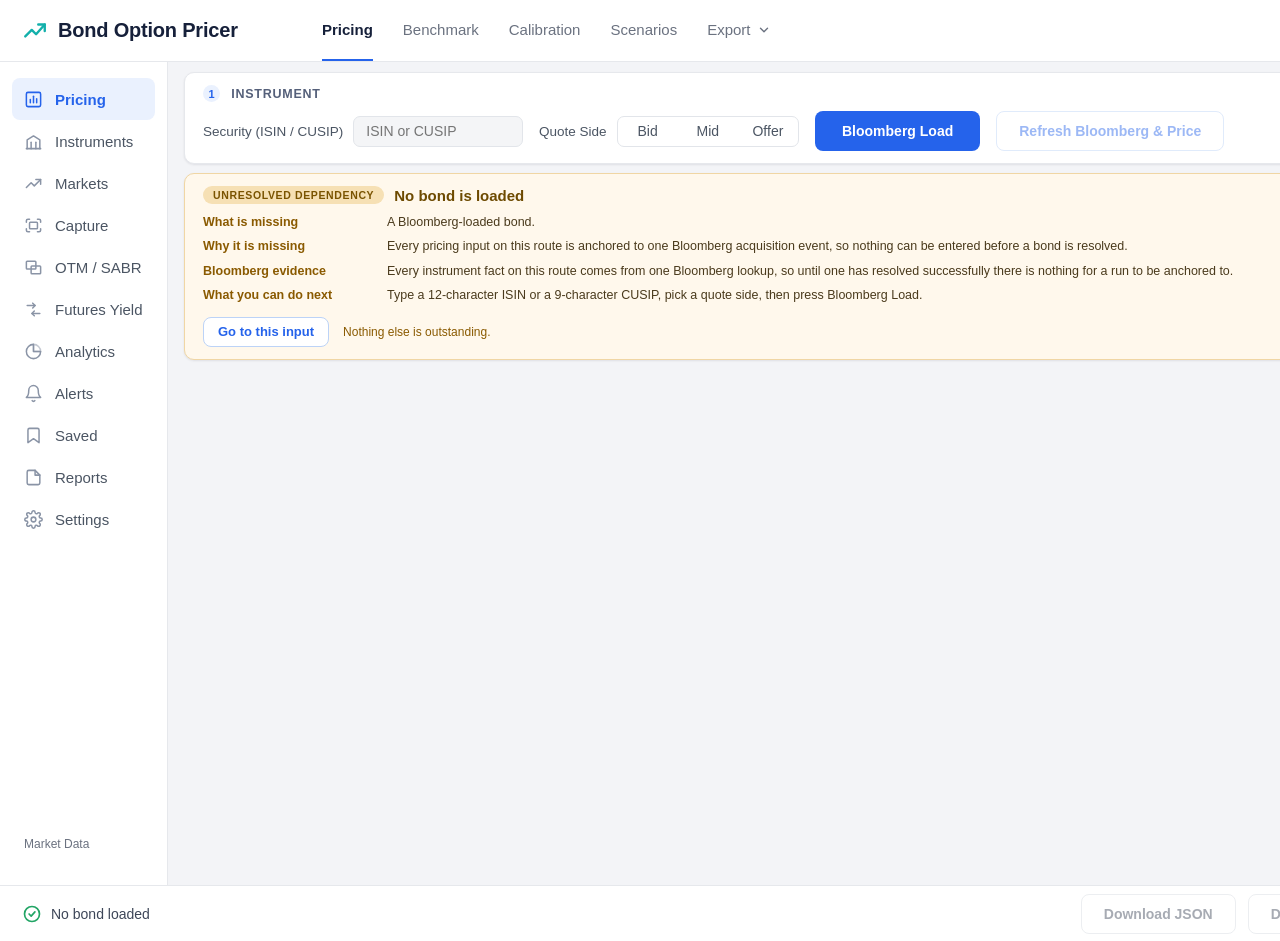
==== prototype/bond-option-workbench/index.html @ 51b08d0c "Refs #214: the trader selects the source, reviews it, and prices it The Workbench's Volatility row n" ====
<!DOCTYPE html>
<html lang="en">
<head>
<meta charset="UTF-8" />
<meta name="viewport" content="width=1672" />
<title>Bond Option Pricer — Static Prototype</title>
<link rel="stylesheet" href="styles.css" />
<link rel="stylesheet" href="vcub_capture.css" />
</head>
<body>
<div class="app">

  <!-- ===================== TOP NAV ===================== -->
  <header class="topnav">
    <div class="brand">
      <span class="logo">
        <svg width="26" height="26" viewBox="0 0 24 24" fill="none" stroke="currentColor" stroke-width="2.2" stroke-linecap="round" stroke-linejoin="round"><polyline points="3 17 9 11 13 15 21 6"/><polyline points="15 6 21 6 21 12"/></svg>
      </span>
      <span class="name">Bond Option Pricer</span>
    </div>
    <nav class="tabs" id="pricing-subnav">
      <span class="tab active">Pricing</span>
      <span class="tab">Benchmark</span>
      <span class="tab">Calibration</span>
      <span class="tab">Scenarios</span>
      <span class="tab">Export
        <svg width="14" height="14" viewBox="0 0 24 24" fill="none" stroke="currentColor" stroke-width="2.4" stroke-linecap="round" stroke-linejoin="round"><polyline points="6 9 12 15 18 9"/></svg>
      </span>
    </nav>
    <div class="nav-right">
      <span class="pill" id="provenance-pill" hidden><span class="dot" style="background:var(--muted-2)"></span><span id="provenance-badge">&hellip;</span></span>
      <span class="mid-badge" id="quote-side-badge" hidden>&hellip;</span>
      <span class="icon-btn">
        <svg width="20" height="20" viewBox="0 0 24 24" fill="none" stroke="currentColor" stroke-width="1.9" stroke-linecap="round" stroke-linejoin="round"><path d="M18 8a6 6 0 0 0-12 0c0 7-3 9-3 9h18s-3-2-3-9"/><path d="M13.7 21a2 2 0 0 1-3.4 0"/></svg>
      </span>
      <span class="icon-btn">
        <svg width="20" height="20" viewBox="0 0 24 24" fill="none" stroke="currentColor" stroke-width="1.9" stroke-linecap="round" stroke-linejoin="round"><circle cx="12" cy="12" r="9"/><path d="M9.5 9a2.5 2.5 0 1 1 3.5 2.3c-.8.4-1 .9-1 1.7"/><line x1="12" y1="16.5" x2="12" y2="16.5"/></svg>
      </span>
      <span class="avatar">TR</span>
    </div>
  </header>

  <div class="body">

    <!-- ===================== SIDEBAR ===================== -->
    <aside class="sidebar">
      <div class="nav-item active" id="nav-pricing">
        <svg width="19" height="19" viewBox="0 0 24 24" fill="none" stroke="currentColor" stroke-width="1.9" stroke-linecap="round" stroke-linejoin="round"><rect x="3" y="3" width="18" height="18" rx="2"/><line x1="8" y1="16" x2="8" y2="12"/><line x1="12" y1="16" x2="12" y2="8"/><line x1="16" y1="16" x2="16" y2="11"/></svg>
        Pricing
      </div>
      <div class="nav-item">
        <svg width="19" height="19" viewBox="0 0 24 24" fill="none" stroke="currentColor" stroke-width="1.9" stroke-linecap="round" stroke-linejoin="round"><line x1="3" y1="21" x2="21" y2="21"/><path d="M4 21V10l8-5 8 5v11"/><line x1="9" y1="21" x2="9" y2="13"/><line x1="15" y1="21" x2="15" y2="13"/></svg>
        Instruments
      </div>
      <div class="nav-item" id="nav-markets">
        <svg width="19" height="19" viewBox="0 0 24 24" fill="none" stroke="currentColor" stroke-width="1.9" stroke-linecap="round" stroke-linejoin="round"><polyline points="3 17 9 11 13 15 21 7"/><polyline points="15 7 21 7 21 13"/></svg>
        Markets
      </div>
      <div class="nav-item" id="nav-capture">
        <svg width="19" height="19" viewBox="0 0 24 24" fill="none" stroke="currentColor" stroke-width="1.9" stroke-linecap="round" stroke-linejoin="round"><path d="M3 8V6a2 2 0 0 1 2-2h2"/><path d="M17 4h2a2 2 0 0 1 2 2v2"/><path d="M21 16v2a2 2 0 0 1-2 2h-2"/><path d="M7 20H5a2 2 0 0 1-2-2v-2"/><rect x="7" y="8" width="10" height="8" rx="1"/></svg>
        Capture
      </div>
      <div class="nav-item" id="nav-capture-otm">
        <svg width="19" height="19" viewBox="0 0 24 24" fill="none" stroke="currentColor" stroke-width="1.9" stroke-linecap="round" stroke-linejoin="round"><rect x="3" y="4" width="12" height="10" rx="1"/><rect x="9" y="10" width="12" height="10" rx="1"/></svg>
        OTM / SABR
      </div>
      <div class="nav-item" id="nav-futures-yield">
        <svg width="19" height="19" viewBox="0 0 24 24" fill="none" stroke="currentColor" stroke-width="1.9" stroke-linecap="round" stroke-linejoin="round"><path d="M4 7h10"/><path d="M11 4l3 3-3 3"/><path d="M20 17H10"/><path d="M13 14l-3 3 3 3"/></svg>
        Futures Yield
      </div>
      <div class="nav-item">
        <svg width="19" height="19" viewBox="0 0 24 24" fill="none" stroke="currentColor" stroke-width="1.9" stroke-linecap="round" stroke-linejoin="round"><path d="M21 12a9 9 0 1 1-9-9v9z"/><path d="M12 3a9 9 0 0 1 9 9h-9z" opacity="0.5"/></svg>
        Analytics
      </div>
      <div class="nav-item">
        <svg width="19" height="19" viewBox="0 0 24 24" fill="none" stroke="currentColor" stroke-width="1.9" stroke-linecap="round" stroke-linejoin="round"><path d="M18 8a6 6 0 0 0-12 0c0 7-3 9-3 9h18s-3-2-3-9"/><path d="M13.7 21a2 2 0 0 1-3.4 0"/></svg>
        Alerts
      </div>
      <div class="nav-item">
        <svg width="19" height="19" viewBox="0 0 24 24" fill="none" stroke="currentColor" stroke-width="1.9" stroke-linecap="round" stroke-linejoin="round"><path d="M19 21l-7-5-7 5V5a2 2 0 0 1 2-2h10a2 2 0 0 1 2 2z"/></svg>
        Saved
      </div>
      <div class="nav-item">
        <svg width="19" height="19" viewBox="0 0 24 24" fill="none" stroke="currentColor" stroke-width="1.9" stroke-linecap="round" stroke-linejoin="round"><path d="M14 3H6a2 2 0 0 0-2 2v14a2 2 0 0 0 2 2h12a2 2 0 0 0 2-2V9z"/><polyline points="14 3 14 9 20 9"/></svg>
        Reports
      </div>
      <div class="nav-item">
        <svg width="19" height="19" viewBox="0 0 24 24" fill="none" stroke="currentColor" stroke-width="1.9" stroke-linecap="round" stroke-linejoin="round"><circle cx="12" cy="12" r="3"/><path d="M19.4 15a1.7 1.7 0 0 0 .3 1.9l.1.1a2 2 0 1 1-2.8 2.8l-.1-.1a1.7 1.7 0 0 0-2.9 1.2 2 2 0 1 1-4 0 1.7 1.7 0 0 0-2.9-1.2l-.1.1a2 2 0 1 1-2.8-2.8l.1-.1A1.7 1.7 0 0 0 4.6 15a1.7 1.7 0 0 0-1.6-1H3a2 2 0 1 1 0-4h.1A1.7 1.7 0 0 0 4.6 9a1.7 1.7 0 0 0-.3-1.9l-.1-.1a2 2 0 1 1 2.8-2.8l.1.1A1.7 1.7 0 0 0 9 4.6a1.7 1.7 0 0 0 1-1.6V3a2 2 0 1 1 4 0v.1a1.7 1.7 0 0 0 1 1.5 1.7 1.7 0 0 0 1.9-.3l.1-.1a2 2 0 1 1 2.8 2.8l-.1.1a1.7 1.7 0 0 0-.3 1.9 1.7 1.7 0 0 0 1.6 1H21a2 2 0 1 1 0 4h-.1a1.7 1.7 0 0 0-1.5 1z"/></svg>
        Settings
      </div>

      <div class="sidebar-foot">
        <div class="lbl">Market Data</div>
        <div class="live" id="sidebar-live-row" hidden><span class="dot"></span><span id="sidebar-source-system">&mdash;</span></div>
        <div class="asof" id="sidebar-asof-row" hidden>As of<br/><span id="sidebar-as-of-timestamp">&mdash;</span></div>
      </div>
    </aside>

    <!-- ===================== MAIN ===================== -->
    <main class="main" id="view-pricing">

      <!-- ============ 1. Instrument ============ -->
      <section class="card underlying-bond" data-workflow-group="instrument">
        <div class="card-head">
          <div class="card-title"><span class="step-no">1</span> Instrument</div>
          <span class="card-summary" id="instrument-group-status">Enter an ISIN or CUSIP</span>
        </div>
        <div class="card-body" id="underlying-bond-body">
        <div class="underlying-bond-controls">
          <div class="form-row"><label>Security (ISIN / CUSIP)</label>
            <input class="control" id="bond-identifier-input" type="text" placeholder="ISIN or CUSIP">
          </div>
          <div class="form-row"><label>Quote Side</label>
            <div class="toggle toggle-3" id="bond-quote-side-toggle">
              <span class="opt" data-value="BID">Bid</span>
              <span class="opt" data-value="MID">Mid</span>
              <span class="opt" data-value="OFFER">Offer</span>
            </div>
          </div>
          <span class="btn primary" id="load-bloomberg-bond-btn">Bloomberg Load</span>
          <span class="btn outline is-disabled" id="bloomberg-refresh-btn">Refresh Bloomberg &amp; Price</span>
        </div>

        <div class="resolved-bond-panel" id="resolved-bond-panel" hidden>
          <div class="sourced-banner">
            Loaded from Bloomberg and read-only. Shiori never edits a sourced value in place.
          </div>
          <div class="rb-grid">
            <div class="rb-item rb-name"><span class="rb-k">Security</span><span class="rb-v" id="resolved-bond-name">&mdash;</span></div>
            <div class="rb-item"><span class="rb-k">ISIN</span><span class="rb-v" id="resolved-bond-isin">&mdash;</span></div>
            <div class="rb-item"><span class="rb-k">CUSIP</span><span class="rb-v" id="resolved-bond-cusip">&mdash;</span></div>
            <div class="rb-item"><span class="rb-k">Currency</span><span class="rb-v" id="resolved-bond-currency">&mdash;</span></div>
            <div class="rb-item"><span class="rb-k">Clean Price</span><span class="rb-v" id="resolved-bond-clean-price">&mdash;</span></div>
            <div class="rb-item"><span class="rb-k">Accrued Interest</span><span class="rb-v" id="resolved-bond-accrued">&mdash;</span></div>
            <div class="rb-item"><span class="rb-k">Coupon</span><span class="rb-v" id="resolved-bond-coupon">Not available</span></div>
            <div class="rb-item"><span class="rb-k">Maturity</span><span class="rb-v" id="resolved-bond-maturity">Not available</span></div>
            <div class="rb-item"><span class="rb-k">Quote Acquisition Time</span><span class="rb-v" id="resolved-bond-acquired-at">&mdash;</span></div>
            <div class="rb-item"><span class="rb-k">Source</span><span class="rb-v" id="resolved-bond-source">&mdash;</span></div>
          </div>
        </div>
        </div>
      </section>

      <!-- ============ One unresolved dependency at a time ============ -->
      <section class="card unresolved-dependency" id="unresolved-dependency" hidden>
        <div class="ud-head">
          <span class="ud-flag">Unresolved dependency</span>
          <span class="ud-title" id="unresolved-title">&mdash;</span>
        </div>
        <dl class="ud-grid">
          <dt>What is missing</dt><dd id="unresolved-missing">&mdash;</dd>
          <dt>Why it is missing</dt><dd id="unresolved-why">&mdash;</dd>
          <dt>Bloomberg evidence</dt><dd id="unresolved-evidence">&mdash;</dd>
          <dt>What you can do next</dt><dd id="unresolved-next">&mdash;</dd>
        </dl>
        <div class="ud-actions">
          <span class="btn outline btn-small" id="unresolved-goto-btn">Go to this input</span>
          <span class="ud-also" id="unresolved-also"></span>
        </div>
      </section>

      <!-- ============ Instrument header (priced runs only) ============ -->
      <section class="card instr-header" id="instrument-header-section" hidden>
        <div class="instr-left">
          <div class="instr-title-row">
            <span class="instr-title" id="instr-title">&mdash;</span>
            <span class="star">
              <svg width="19" height="19" viewBox="0 0 24 24" fill="none" stroke="currentColor" stroke-width="1.8" stroke-linejoin="round"><polygon points="12 2 15 9 22 9.3 16.5 14 18.5 21 12 17 5.5 21 7.5 14 2 9.3 9 9"/></svg>
            </span>
          </div>
          <div class="badges">
            <span class="badge"><span class="k">ISIN</span><span class="v" id="instr-isin">&hellip;</span></span>
          </div>
        </div>

        <div class="stats">
          <div class="stat">
            <span class="s-lbl">Clean Price</span>
            <span class="s-val" id="stat-clean-price">&mdash;</span>
          </div>
          <div class="stat">
            <span class="s-lbl">Yield</span>
            <span class="s-val" id="stat-yield-mid">&mdash;</span>
          </div>
          <div class="stat">
            <span class="s-lbl">Pricing Date</span>
            <div class="date-row">
              <span class="field-box">
                <svg width="15" height="15" viewBox="0 0 24 24" fill="none" stroke="currentColor" stroke-width="1.9" stroke-linecap="round" stroke-linejoin="round"><rect x="3" y="4" width="18" height="18" rx="2"/><line x1="16" y1="2" x2="16" y2="6"/><line x1="8" y1="2" x2="8" y2="6"/><line x1="3" y1="10" x2="21" y2="10"/></svg>
                <span id="stat-valuation-date">&mdash;</span>
              </span>
            </div>
          </div>
          <div class="stat">
            <span class="s-lbl">Option Settlement</span>
            <div class="date-row">
              <span class="field-box">
                <svg width="15" height="15" viewBox="0 0 24 24" fill="none" stroke="currentColor" stroke-width="1.9" stroke-linecap="round" stroke-linejoin="round"><rect x="3" y="4" width="18" height="18" rx="2"/><line x1="16" y1="2" x2="16" y2="6"/><line x1="8" y1="2" x2="8" y2="6"/><line x1="3" y1="10" x2="21" y2="10"/></svg>
                <span id="stat-option-settlement">&mdash;</span>
              </span>
            </div>
          </div>
        </div>
      </section>

      <!-- ============ Workspace ============ -->
      <section class="workspace" id="workspace-section" hidden>

        <!-- ---- 2. Trade ---- -->
        <div class="card option-terms">
          <div class="card-head">
            <div class="card-title"><span class="step-no">2</span> Trade</div>
          </div>
          <div class="card-body" id="option-terms-body">

          <div class="form-row" data-workflow-group="option-type"><label>Call / Put</label>
            <div class="toggle" id="option-type-toggle"><span class="opt" data-value="CALL">Call</span><span class="opt" data-value="PUT">Put</span></div>
          </div>
          <div class="form-row" data-workflow-group="position"><label>Buy / Sell</label>
            <div class="toggle" id="position-toggle"><span class="opt" data-value="BUY">Buy</span><span class="opt" data-value="SELL">Sell</span></div>
          </div>
          <div class="form-row" data-workflow-group="strike"><label>Strike (per 100)</label>
            <div>
              <input class="control" id="strike-price-input" type="text" inputmode="decimal" placeholder="98-16+ or 98.515625">
              <div class="derived-source" id="strike-normalized-preview">&mdash;</div>
            </div>
          </div>
          <div class="form-row" data-workflow-group="notional"><label>Notional</label>
            <div>
              <input class="control" id="notional-input" type="text" inputmode="decimal" placeholder="1M or 1000000">
              <div class="derived-source" id="notional-normalized-preview">&mdash;</div>
            </div>
          </div>
          <div class="form-row expiry-row" data-workflow-group="expiry"><label>Expiry</label>
            <div>
              <div class="expiry-controls">
                <input class="control" id="expiry-datetime-input" type="datetime-local">
                <input class="control expiry-offset" id="expiry-offset-input" type="text" placeholder="+08:00">
              </div>
              <div class="derived-source" id="expiry-derived-preview">Enter the expiry date, local time and its UTC offset.</div>
            </div>
          </div>

          <div class="fixed-route-note">
            Fixed for this route: payoff <strong>PRICE</strong> &middot;
            <strong>EUROPEAN</strong> exercise &middot; <strong>CASH</strong> settlement &middot;
            Black-76. These are the only values the reviewed pricing guard accepts, so
            Shiori sets them; they are not trader choices. Shiori never assumes a market
            close, timezone, holiday or business-day roll, so the expiry offset stays
            explicit.
          </div>
          </div>
        </div>

        <!-- ---- Pricing results ---- -->
        <div class="card pricing-results">
          <div class="card-head">
            <div class="card-title">Pricing Results</div>
          </div>
          <div class="card-body" id="pricing-results-body">
          <div class="error-banner" id="pricing-error-banner" hidden></div>
          <div class="pr-row r1">
            <div class="pr-cell"><div class="p-lbl">Price (Total)</div><div class="p-val teal" id="price-total">&mdash;</div><div class="p-sub" id="price-total-ccy"></div></div>
            <div class="pr-cell"><div class="p-lbl">Price (Per 100)</div><div class="p-val teal" id="price-per-100">&mdash;</div></div>
            <div class="pr-cell"><div class="p-lbl">Currency</div><div class="p-val" id="result-currency">&mdash;</div></div>
          </div>
          <div class="pr-row r2">
            <div class="pr-cell"><div class="p-lbl">Delta (per 100)</div><div class="p-val" id="greek-delta">&mdash;</div></div>
            <div class="pr-cell"><div class="p-lbl">Gamma (per 100)</div><div class="p-val" id="greek-gamma">&mdash;</div></div>
            <div class="pr-cell"><div class="p-lbl">Vega (per 100)</div><div class="p-val" id="greek-vega">&mdash;</div></div>
            <div class="pr-cell"><div class="p-lbl">Theta (per 100, per day)</div><div class="p-val" id="greek-theta">&mdash;</div></div>
          </div>
          </div>
        </div>

        <!-- ---- Shiori Derived Forward: S490 repo-carry, the Black-76 default (Issue #173/#175/#177) ---- -->
        <div class="card s490-parity">
          <div class="card-head">
            <div class="card-title">Shiori Derived Forward &mdash; S490 repo-carry (Black-76 default)</div>
          </div>
          <div class="card-body" id="s490-parity-body">
          <div class="form-row"><label>Spot Settlement Date</label>
            <div>
              <input class="control" id="s490-spot-settlement-date-input" type="date">
            </div>
          </div>
          <div class="fixed-route-note">
            Forward settlement (tF) is this ticket's own <strong>Forward Settlement Date</strong>
            &mdash; the date the bond forward settles, and the date Black-76 pairs this clean
            price with its accrued interest. Change <strong>Expiry</strong> above and the
            convention profile re-derives that date, so this section recomputes automatically
            from a Bloomberg-loaded bond, its live spot quote, and a fresh live Bloomberg
            Curve #490 / S490 acquisition; no repo rate is ever typed in, and no OVME value is
            hard-coded. A coupon scheduled
            between Spot Settlement and forward settlement is carried to it from its actual
            <strong>Federal Reserve payment date</strong> and netted off the forward &mdash;
            open the trace below for the per-coupon detail. Strike, Notional and
            Volatility are not required and are not read here.
            <strong>This is the Forward Black-76 prices from by default</strong>: it fills the
            single Forward field below and is re-derived server-side on every Price and every
            Bloomberg refresh, so the priced F always matches the spot quote it was priced
            against. Typing into that field takes over as a Trader Forward Override; this
            section keeps updating alongside it for comparison.
          </div>
          <div class="derived-source" id="s490-parity-status">
            Bloomberg Load a supported bond to see the S490 repo-carry Forward.
          </div>
          <span class="btn ghost btn-small" id="s490-parity-retry-btn" hidden>Retry</span>
          <div class="pr-row r1" id="s490-parity-fields" hidden>
            <div class="pr-cell"><div class="p-lbl">S490 Funding Rate</div><div class="p-val" id="s490-funding-rate">&mdash;</div></div>
            <div class="pr-cell"><div class="p-lbl">Carry Factor</div><div class="p-val" id="s490-carry-factor">&mdash;</div></div>
            <div class="pr-cell"><div class="p-lbl">Shiori Derived Forward (Decimal)</div><div class="p-val teal" id="s490-forward-decimal">&mdash;</div></div>
            <div class="pr-cell"><div class="p-lbl">Shiori Derived Forward (Treasury)</div><div class="p-val teal" id="s490-forward-fraction">&mdash;</div></div>
          </div>
          <div class="pr-row r2" id="s490-parity-method-row" hidden>
            <div class="pr-cell"><div class="p-lbl">S490 Funding Method</div><div class="p-val" id="s490-funding-method">&mdash;</div></div>
            <div class="pr-cell"><div class="p-lbl">Interim Coupon Carry</div><div class="p-val" id="s490-interim-coupon-summary">&mdash;</div></div>
          </div>
          <details class="s490-trace" id="s490-parity-trace" hidden>
            <summary>Derivation trace &amp; methodology</summary>
            <div class="s490-trace-body" id="s490-parity-trace-body"></div>
          </details>
          </div>
        </div>

        <!-- ---- 3. Market inputs: review ---- -->
        <div class="card wide-card market-review">
          <div class="card-head">
            <div class="card-title"><span class="step-no">3</span> Market inputs &mdash; review</div>
            <span class="card-summary" id="market-review-summary"></span>
          </div>
          <div class="card-body">

            <div class="review-row" data-workflow-group="forward-review">
              <div class="review-head">
                <span class="review-name">Forward</span>
                <span class="review-status" id="forward-review-status">&mdash;</span>
              </div>
              <div class="review-control">
                <label for="forward-price-input">Forward Clean Price (per 100)</label>
                <input class="control" id="forward-price-input" type="text" inputmode="decimal" placeholder="Filled automatically from the Shiori Derived Forward">
                <div class="derived-source" id="forward-normalized-preview">&mdash;</div>
              </div>
              <div class="derived-source" id="forward-source-line">&mdash;</div>
              <span class="btn ghost btn-small" id="forward-use-derived-btn" hidden>Reset / Use Shiori Derived</span>
              <div class="review-note" id="forward-sourcing-note">&mdash;</div>
              <div class="review-provenance" id="forward-provenance">&mdash;</div>
              <div class="review-note">
                One Forward field, two sources. By default it holds Shiori's own
                S490-derived Forward (from the Bloomberg-loaded bond, its live spot quote,
                Expiry and Spot Settlement Date above) and Black-76 prices from that. Type
                your own number here and it becomes a <strong>Trader Forward Override</strong>:
                Black-76 then prices from what you typed, and neither a Bloomberg refresh nor a
                fresh S490 derivation will overwrite it. Reset / Use Shiori Derived hands the
                field back to the derivation and reprices. If the derivation fails while it is
                the active source, pricing is blocked and the real reason is shown &mdash; no
                spot price, previous Forward, zero repo or flat carry is ever substituted.
              </div>
            </div>

            <div class="review-row" id="price-basis-row">
              <div class="review-head">
                <span class="review-name">Bond Option Price Basis</span>
                <span class="review-status is-reviewed" id="price-basis-status">DIRTY</span>
              </div>
              <div class="review-control">
                <label for="price-basis-select">Price state F, K, the duration denominator and &sigma;<sub>P</sub> are all expressed in</label>
                <select class="control" id="price-basis-select">
                  <option value="DIRTY">DIRTY &mdash; forward and strike include accrued interest (default)</option>
                  <option value="CLEAN">CLEAN &mdash; forward and strike exclude accrued interest</option>
                </select>
              </div>
              <div class="review-note">
                Neither basis is &ldquo;correct&rdquo;: they are two approved ways of writing the
                same model. DIRTY is the default and is the already-validated OVME-aligned
                composition; CLEAN is a first-class alternate basis for internal-model
                reconciliation and is only ever used when you select it here. Whichever you
                choose, the server uses it for <em>every</em> leg of the run &mdash; F, K, the
                duration denominator and the derived &sigma;<sub>P</sub> &mdash; and refuses to
                price a volatility derived under the other one. Changing it withdraws any
                Historical volatility derived under the previous basis.
              </div>
            </div>

            <div class="review-row" data-workflow-group="vol-review">
              <div class="review-head">
                <span class="review-name">Volatility</span>
                <span class="review-status" id="vol-review-status">&mdash;</span>
              </div>
              <div class="review-control">
                <label for="vol-source-select">Vol source</label>
                <select class="control" id="vol-source-select">
                  <option value="DIRECT_PRICE_VOL">Direct price vol &mdash; entered by the trader</option>
                  <option value="HISTORICAL_YIELD_VOL_MO">Historical Yield Vol (Middle Office parity) &mdash; derived by Shiori</option>
                </select>
                <label for="volatility-input">Price Vol (&sigma;, decimal)</label>
                <input class="control" id="volatility-input" type="text" inputmode="decimal" placeholder="Not entered">
                <select class="control vol-basis" id="volatility-basis-select">
                  <option value="PRICE_VOL">PRICE_VOL</option>
                  <option value="EQUIVALENT_PRICE_VOL">EQUIVALENT_PRICE_VOL</option>
                </select>
              </div>

              <div class="derived-block" id="historical-vol-panel" hidden>
                <div class="derived-title">Historical Yield Vol &rarr; Equivalent Price Vol</div>
                <div class="review-note" id="historical-vol-disclosure">
                  <strong>This source is a historical / realized proxy for internal-model
                  reconciliation, not a current market-implied volatility.</strong> It is this
                  bond&rsquo;s own past Bloomberg Yield observations, turned into a price
                  volatility by its current-time duration:
                  &sigma;<sub>P</sub> = |D<sub>B</sub>| &times; &sigma;<sub>hist</sub>. It is
                  not Bloomberg implied vol and it is not VCUB. Every figure below is computed
                  by the server; this page calculates nothing and you never retype
                  &sigma;<sub>P</sub>.
                </div>

                <div class="review-control">
                  <label for="hev-security">Bond</label>
                  <input class="control" id="hev-security" type="text" readonly placeholder="Bloomberg Load a bond first">
                  <label for="hev-yield-field">Bloomberg Yield field</label>
                  <input class="control" id="hev-yield-field" type="text" value="YLD_YTM_MID" placeholder="Confirmed on the workstation">
                  <label for="hev-field-unit">Yield field unit</label>
                  <select class="control" id="hev-field-unit">
                    <option value="PERCENT">PERCENT</option>
                    <option value="BASIS_POINTS">BASIS_POINTS</option>
                    <option value="DECIMAL">DECIMAL</option>
                  </select>
                </div>
                <div class="review-control">
                  <label for="hev-start">History start</label>
                  <input class="control" id="hev-start" type="date">
                  <label for="hev-end">History end</label>
                  <input class="control" id="hev-end" type="date">
                  <label for="hev-observation-count">Observations</label>
                  <input class="control" id="hev-observation-count" type="text" inputmode="numeric" value="181">
                </div>

                <span class="btn ghost btn-small" id="hev-derive-btn">Calculate Historical Yield Vol</span>
                <span class="btn ghost btn-small" id="hev-use-btn" hidden>Use for Pricing</span>
                <div class="derived-source" id="hev-status">Enter the Bloomberg Yield field and the history window, then calculate.</div>

                <div class="pr-row r1" id="hev-fields" hidden>
                  <div class="pr-cell"><div class="p-lbl">Historical Yield Vol (field unit)</div><div class="p-val" id="hev-yield-vol-field-unit">&mdash;</div></div>
                  <div class="pr-cell"><div class="p-lbl">Historical Yield Vol (decimal annual)</div><div class="p-val" id="hev-yield-vol-decimal">&mdash;</div></div>
                  <div class="pr-cell"><div class="p-lbl">Bond Duration |D<sub>B</sub>|</div><div class="p-val" id="hev-duration">&mdash;</div></div>
                  <div class="pr-cell"><div class="p-lbl">Equivalent Price Vol (&sigma;<sub>P</sub>)</div><div class="p-val teal" id="hev-equivalent-price-vol">&mdash;</div></div>
                </div>
                <div class="pr-row r2" id="hev-method-row" hidden>
                  <div class="pr-cell"><div class="p-lbl">Vol source</div><div class="p-val" id="hev-source">&mdash;</div></div>
                  <div class="pr-cell"><div class="p-lbl">Price basis</div><div class="p-val" id="hev-price-basis">&mdash;</div></div>
                  <div class="pr-cell"><div class="p-lbl">Duration type</div><div class="p-val" id="hev-duration-type">&mdash;</div></div>
                  <div class="pr-cell"><div class="p-lbl">Window status</div><div class="p-val" id="hev-window-status">&mdash;</div></div>
                </div>
                <details class="s490-trace" id="hev-trace" hidden>
                  <summary>Derivation trace &amp; provenance</summary>
                  <div class="s490-trace-body" id="hev-trace-body"></div>
                </details>
              </div>

              <div class="review-note" id="vol-sourcing-note">&mdash;</div>
              <div class="review-provenance" id="vol-provenance">&mdash;</div>
            </div>

            <div class="review-row" data-workflow-group="discounting-review">
              <div class="review-head">
                <span class="review-name">Discounting</span>
                <span class="review-status" id="discounting-review-status">&mdash;</span>
              </div>
              <div class="review-control">
                <span class="review-readout" id="discounting-readout">No Option Discount Curve nodes entered</span>
                <span class="btn ghost btn-small" id="edit-curve-btn">Edit curve nodes</span>
              </div>
              <div class="review-note" id="discounting-sourcing-note">&mdash;</div>
              <div class="review-provenance" id="discounting-provenance">&mdash;</div>
            </div>

          </div>
        </div>

        <!-- ---- Advanced (collapsed by default) ---- -->
        <div class="card wide-card advanced-card">
          <div class="card-head" id="advanced-head">
            <div class="card-title">Advanced</div>
            <div class="card-head-right">
              <label class="convention-profile-picker" for="convention-profile-select">
                <span class="convention-profile-picker-label">Convention Profile</span>
                <select id="convention-profile-select">
                  <option value="">Select a convention profile…</option>
                </select>
              </label>
              <span class="card-summary" id="advanced-summary"></span>
              <span class="collapse-toggle" id="advanced-indicator">Expand</span>
            </div>
          </div>
          <div class="card-body" id="advanced-body" hidden>

            <!-- A. Bond reference overrides -->
            <div class="adv-block" id="adv-bond-reference">
              <div class="adv-title">Bond reference &mdash; profile-filled, trader-editable</div>
              <div class="fixed-route-note">
                For a supported UST fixed-coupon bullet, Shiori fills these from the
                approved narrow UST profile and its own deterministic derivations, and
                shows the source of every value. Each field is resolved on its own: one
                field Shiori cannot resolve is marked <strong>BLOCKED</strong> for you to
                set and never blanks the others. Bloomberg&rsquo;s
                <code>DAY_CNT_DES</code>, <code>MTY_TYP</code> and
                <code>CALC_TYP_DES</code> remain <em>display-only evidence</em> and are
                still never coerced into a Shiori enum &mdash; <code>MTY_TYP</code> and
                <code>CALC_TYP_DES</code> decide nothing at all (a real UST returns
                <code>NORMAL</code>), and a contradicting <code>DAY_CNT_DES</code> can
                only withhold the day count itself. A bond whose product or coupon
                schedule this pricing path cannot carry gets no fields and these controls
                are disabled, because editing them could not make it price. Otherwise
                every control stays editable; the moment you change one, its source
                becomes <strong>TRADER_OVERRIDE</strong> and Shiori stops re-deriving it.
              </div>
              <div class="advanced-profile-status" id="advanced-profile-status">&mdash;</div>
              <div class="entry-grid">
                <div class="form-row"><label>Day Count</label>
                  <div>
                    <select class="control" id="day-count-select">
                      <option value="">Not entered</option>
                      <option value="ACT_360">ACT_360</option>
                      <option value="ACT_365_FIXED">ACT_365_FIXED</option>
                      <option value="THIRTY_360">THIRTY_360</option>
                      <option value="ACT_ACT_ISDA">ACT_ACT_ISDA</option>
                      <option value="ACT_ACT_BOND">ACT_ACT_BOND</option>
                    </select>
                    <div class="field-provenance" id="prov-day-count">&mdash;</div>
                    <div class="bbg-hint">Bloomberg <code>DAY_CNT_DES</code>: <span id="hint-day-count">Not available</span></div>
                  </div>
                </div>
                <div class="form-row"><label>Bond Type</label>
                  <div>
                    <select class="control" id="bond-type-select">
                      <option value="">Not entered</option>
                      <option value="FIXED_COUPON_BULLET">FIXED_COUPON_BULLET</option>
                      <option value="FLOATING_RATE_NOTE">FLOATING_RATE_NOTE</option>
                      <option value="AMORTIZING">AMORTIZING</option>
                      <option value="CONVERTIBLE">CONVERTIBLE</option>
                      <option value="INFLATION_LINKED">INFLATION_LINKED</option>
                      <option value="PERPETUAL">PERPETUAL</option>
                      <option value="STRUCTURED_NOTE">STRUCTURED_NOTE</option>
                    </select>
                    <div class="field-provenance" id="prov-bond-type">&mdash;</div>
                    <div class="bbg-hint">Bloomberg <code>MTY_TYP</code>: <span id="hint-bond-type">Not available</span></div>
                  </div>
                </div>
                <div class="form-row"><label>Ex-Dividend Days</label>
                  <div>
                    <input class="control" id="ex-dividend-days-input" type="text" inputmode="numeric" placeholder="Not entered">
                    <div class="field-provenance" id="prov-ex-dividend-days">&mdash;</div>
                  </div>
                </div>
                <div class="form-row"><label>Last Coupon Date</label>
                  <div>
                    <input class="control" id="last-coupon-date-input" type="date">
                    <div class="field-provenance" id="prov-last-coupon-date">&mdash;</div>
                    <div class="bbg-hint">Bloomberg <code>PREV_CPN_DT</code>: <span id="hint-last-coupon-date">Not available</span></div>
                  </div>
                </div>
                <div class="form-row"><label>Bond Status</label>
                  <div>
                    <select class="control" id="bond-status-select">
                      <option value="">Not entered</option>
                      <option value="ACTIVE">ACTIVE</option>
                      <option value="INACTIVE">INACTIVE</option>
                    </select>
                    <div class="field-provenance" id="prov-bond-status">&mdash;</div>
                  </div>
                </div>
              </div>
            </div>

            <!-- B. Timing and settlement overrides -->
            <div class="adv-block" id="adv-timing">
              <div class="adv-title">Timing &amp; settlement &mdash; profile-filled, trader-editable</div>
              <div class="fixed-route-note">
                Still no Bloomberg field describes an OTC option&rsquo;s own cash settlement
                date, and <code>SETTLE_DT</code> / <code>DAYS_TO_SETTLE</code> describe the
                cash bond&rsquo;s standard settlement &mdash; a different role that must not
                be conflated. For a supported UST, Shiori derives these itself instead:
                Reporting Date is the run&rsquo;s own Valuation Date, and both settlement
                dates are the expiry rolled forward one U.S. government-bond business day on
                the existing QuantLib U.S. government-bond calendar &mdash; no hand-written
                holiday table anywhere. Change the expiry and the settlement dates you have
                not overridden are re-derived; change one yourself and Shiori leaves it
                alone.
              </div>
              <div class="entry-grid">
                <div class="form-row"><label>Reporting Date</label>
                  <div>
                    <input class="control" id="reporting-date-input" type="date">
                    <div class="field-provenance" id="prov-reporting-date">&mdash;</div>
                  </div>
                </div>
                <div class="form-row"><label>Forward Settlement Date</label>
                  <div>
                    <input class="control" id="forward-settlement-date-input" type="date">
                    <div class="field-provenance" id="prov-forward-settlement-date">&mdash;</div>
                  </div>
                </div>
                <div class="form-row"><label>Option Settlement Date</label>
                  <div>
                    <input class="control" id="option-settlement-date-input" type="date">
                    <div class="field-provenance" id="prov-option-settlement-date">&mdash;</div>
                  </div>
                </div>
              </div>
            </div>

            <!-- C. Option Discount Curve -->
            <div class="adv-block" id="adv-curve">
              <div class="adv-title">Option Discount Curve &mdash; trader override</div>
              <div class="fixed-route-note">
                Nodes are recorded as
                <strong>OPTION_DISCOUNT_CURVE</strong> /
                <strong>CONTINUOUS_ZERO_RATE</strong> in
                <strong id="curve-currency-label">&mdash;</strong>. Tenors use the existing
                grammar only: <code>nD</code>, <code>nM</code>, <code>nY</code>.
                <strong>Enter genuine continuously-compounded zero rates.</strong>
                Bloomberg OVME&rsquo;s <code>MMkt</code> and <code>repo</code> rates, and any
                par/swap/FTP rate, are <em>not</em> continuous zero rates and must not be
                entered here. Shiori does not bootstrap, convert, or extrapolate a curve;
                rates are interpolated in-range only.
              </div>
              <table class="curve-table">
                <thead>
                  <tr><th>Tenor</th><th>Continuous zero rate (decimal)</th><th></th></tr>
                </thead>
                <tbody id="curve-rows"></tbody>
              </table>
              <div class="curve-actions">
                <span class="btn ghost btn-small" id="curve-add-row-btn">Add node</span>
              </div>
              <div class="curve-coverage" id="curve-coverage">&mdash;</div>
            </div>

            <!-- D. Derived and route-fixed values, read-only -->
            <div class="adv-block" id="adv-derived">
              <div class="adv-title">Derived &amp; route-fixed values &mdash; read-only</div>
              <div class="fixed-route-note">
                The Bloomberg acquisition event mechanically supplies
                <strong>Pricing Timestamp</strong>. Shiori uses its represented local
                calendar date for <strong>Valuation Date</strong> and applies the approved
                UTC normalization rule to <strong>As-Of Timestamp</strong>. The original
                Pricing Timestamp spelling and offset are preserved.
              </div>
              <div class="entry-grid entry-grid-wide derived-timing-grid">
                <div class="form-row"><label>Valuation Date</label>
                  <div>
                    <input class="control derived-control" id="valuation-date-input" type="date" readonly>
                    <div class="derived-source">Derived from Pricing Timestamp&rsquo;s represented local date</div>
                  </div>
                </div>
                <div class="form-row"><label>As-Of Timestamp</label>
                  <div>
                    <input class="control derived-control" id="as-of-timestamp-input" type="text" readonly>
                    <div class="utc-preview" id="as-of-timestamp-utc">&mdash;</div>
                    <div class="derived-source">Bloomberg acquisition event &middot; normalized by approved rule</div>
                  </div>
                </div>
                <div class="form-row"><label>Pricing Timestamp</label>
                  <div>
                    <input class="control derived-control" id="pricing-timestamp-input" type="text" readonly>
                    <div class="utc-preview" id="pricing-timestamp-utc">&mdash;</div>
                    <div class="derived-source">Bloomberg acquisition event &middot; preserved exactly</div>
                  </div>
                </div>
                <div class="form-row"><label>Expiry Timestamp</label>
                  <div>
                    <input class="control derived-control" id="expiry-timestamp-input" type="text" readonly>
                    <div class="utc-preview" id="expiry-timestamp-utc">&mdash;</div>
                    <div class="derived-source">Composed from the Expiry interaction &middot; offset preserved exactly</div>
                  </div>
                </div>
              </div>
              <div class="route-metadata-grid">
                <div><span>Product ID</span><strong id="timing-product-id">&mdash;</strong></div>
                <div><span>Snapshot ID</span><strong id="timing-snapshot-id">&mdash;</strong></div>
                <div><span>Snapshot</span><strong id="timing-snapshot-metadata">&mdash;</strong></div>
                <div><span>Bond quote</span><strong id="timing-bond-quote-metadata">&mdash;</strong></div>
                <div><span>Forward input</span><strong id="timing-forward-metadata">&mdash;</strong></div>
                <div><span>Volatility input</span><strong id="timing-volatility-metadata">&mdash;</strong></div>
                <div><span>Credit spread policy</span><strong id="timing-credit-metadata">&mdash;</strong></div>
              </div>
            </div>

            <!-- E. Bloomberg Bond Master, read-only -->
            <div class="adv-block" id="adv-bond-master">
              <div class="adv-title">Bloomberg Bond Master &mdash; read-only</div>
              <div class="id-grid" id="bond-master-body">
                <div class="id-block">
                  <span class="i-k">Issuer / Security Description</span><span class="i-v" id="details-issuer">&mdash;</span>
                  <span class="i-k">ISIN</span><span class="i-v" id="details-isin">&mdash;</span>
                  <span class="i-k">CUSIP</span><span class="i-v" id="details-cusip">&mdash;</span>
                  <span class="i-k">Currency</span><span class="i-v" id="details-currency">&mdash;</span>
                </div>
                <div class="id-block">
                  <span class="i-k">Coupon</span><span class="i-v" id="details-coupon">&mdash;</span>
                  <span class="i-k">Coupon Frequency</span><span class="i-v" id="details-coupon-frequency">&mdash;</span>
                  <span class="i-k">Issue Date</span><span class="i-v" id="details-issue-date">&mdash;</span>
                  <span class="i-k">Maturity Date</span><span class="i-v" id="details-maturity">&mdash;</span>
                </div>
                <div class="id-block">
                  <span class="i-k">Day Count</span><span class="i-v" id="details-day-count">&mdash;</span>
                  <span class="i-k">First Coupon Date</span><span class="i-v" id="details-first-coupon-date">&mdash;</span>
                  <span class="i-k">Last Coupon Date</span><span class="i-v" id="details-last-coupon-date">&mdash;</span>
                  <span class="i-k">Callable</span><span class="i-v" id="details-callable">&mdash;</span>
                </div>
                <div class="id-block">
                  <span class="i-k">Sinkable</span><span class="i-v" id="details-sinkable">&mdash;</span>
                  <span class="i-k">Bond Type</span><span class="i-v" id="details-bond-type">&mdash;</span>
                  <span class="i-k">Source</span><span class="i-v" id="details-source">&mdash;</span>
                  <span class="i-k">Bond Master Acquisition Time</span><span class="i-v" id="details-acquired-at">&mdash;</span>
                </div>
                <div class="id-block">
                  <span class="i-k">Bloomberg Day Count</span><span class="i-v" id="details-bloomberg-day-count">&mdash;</span>
                  <span class="i-k">Bloomberg Maturity Type</span><span class="i-v" id="details-bloomberg-maturity-type">&mdash;</span>
                  <span class="i-k">Bloomberg Calculation Type</span><span class="i-v" id="details-bloomberg-calc-type">&mdash;</span>
                </div>
              </div>
              <div class="fixed-route-note">
                The three <em>Bloomberg &hellip;</em> rows above are raw description strings.
                They are evidence only and are never mapped into a typed Shiori enum.
              </div>
            </div>

            <!-- F. Override provenance -->
            <div class="adv-block" id="adv-provenance">
              <div class="adv-title">Trader override provenance</div>
              <div class="fixed-route-note">
                Every value Shiori could not source is stamped here with what it is, why it
                could not be sourced, and when you entered it. This log is exported with the
                run.
              </div>
              <ul class="provenance-log" id="override-provenance-log"></ul>
              <div class="provenance-empty" id="override-provenance-empty">No trader overrides recorded yet.</div>
            </div>

          </div>
        </div>
      </section>

    </main>

    <!-- ===================== MARKETS VIEW (Issue #167) ===================== -->
    <div class="main markets-view" id="view-markets" hidden>

      <!-- Market-view selector (Issue #194, third tab added by Issue #196):
           which market the Markets page is showing. Each tab carries the
           panel it shows in data-market-view, so the selector switches any
           number of panels without knowing what any of them contain. -->
      <section class="card markets-view-switch">
        <div class="markets-view-tabs" role="tablist" aria-label="Market view">
          <button type="button" class="markets-view-tab is-active" id="markets-tab-curve" data-market-view="curve" role="tab" aria-selected="true">Option Discount Curve</button>
          <button type="button" class="markets-view-tab" id="markets-tab-vol-surface" data-market-view="vol-surface" role="tab" aria-selected="false">Swaption Vol Surface</button>
          <button type="button" class="markets-view-tab" id="markets-tab-yield-history" data-market-view="yield-history" role="tab" aria-selected="false">Bond Yield History</button>
        </div>
      </section>

      <div class="markets-panel" id="markets-panel-curve" data-market-view="curve">

      <section class="card markets-header-card">
        <div class="markets-header-top">
          <div class="markets-title-block">
            <div class="markets-title" id="markets-curve-title">USD SOFR Option Discount Curve</div>
            <div class="markets-meta" id="markets-curve-meta">&mdash;</div>
          </div>
          <span class="btn primary" id="markets-refresh-btn">
            <svg width="15" height="15" viewBox="0 0 24 24" fill="none" stroke="currentColor" stroke-width="2.1" stroke-linecap="round" stroke-linejoin="round"><polyline points="23 4 23 10 17 10"/><polyline points="1 20 1 14 7 14"/><path d="M3.51 9a9 9 0 0 1 14.85-3.36L23 10M1 14l4.64 4.36A9 9 0 0 0 20.49 15"/></svg>
            Refresh
          </span>
        </div>
        <div class="markets-acquired" id="markets-acquired-at" hidden>Acquired at: <span class="v" id="markets-acquired-at-value">&mdash;</span></div>
      </section>

      <section class="card markets-status" id="markets-loading" hidden>Loading USD SOFR Option Discount Curve&hellip;</section>
      <section class="card markets-status markets-status-error" id="markets-error" hidden>
        <div class="markets-error-title">Unable to load the USD SOFR Option Discount Curve</div>
        <div class="markets-error-detail" id="markets-error-detail">&mdash;</div>
      </section>
      <section class="card markets-status markets-status-warning" id="markets-stale-banner" hidden>
        Refresh failed &mdash; showing the last successful data, acquired <span id="markets-stale-acquired-at">&mdash;</span>.
        <span class="markets-stale-detail" id="markets-stale-detail"></span>
      </section>

      <section class="card markets-chart-card" id="markets-content" hidden>
        <div class="card-head">
          <div class="card-title">Zero Rate Curve</div>
        </div>
        <div class="card-body">
          <div class="markets-chart-wrap">
            <div class="markets-chart-ylabel">Zero Rate (%)</div>
            <div class="markets-chart-svg-wrap" id="markets-chart-svg-wrap"></div>
          </div>

          <div class="markets-summary-strip" id="markets-summary-strip">
            <div class="markets-summary-item"><span class="ms-lbl">Nodes</span><span class="ms-val" id="markets-summary-nodes">&mdash;</span></div>
            <div class="markets-summary-item"><span class="ms-lbl">Coverage</span><span class="ms-val" id="markets-summary-coverage">&mdash;</span></div>
            <div class="markets-summary-item"><span class="ms-lbl">1Y Zero</span><span class="ms-val" id="markets-summary-1y">&mdash;</span></div>
            <div class="markets-summary-item"><span class="ms-lbl">10Y Zero</span><span class="ms-val" id="markets-summary-10y">&mdash;</span></div>
            <div class="markets-summary-item"><span class="ms-lbl">30Y Zero</span><span class="ms-val" id="markets-summary-30y">&mdash;</span></div>
            <div class="markets-summary-item"><span class="ms-lbl">Source</span><span class="ms-val" id="markets-summary-source">&mdash;</span></div>
          </div>
        </div>
      </section>

      <section class="card markets-table-card" id="markets-table-card" hidden>
        <div class="card-head">
          <div class="card-title" id="markets-table-title">USD SOFR Option Discount Curve Nodes</div>
        </div>
        <div class="card-body">
          <div class="markets-table-wrap">
            <table class="markets-table">
              <thead>
                <tr><th>Tenor</th><th>Maturity</th><th class="num">SWAP (Par Rate)</th><th class="num">Zero Rate</th><th class="num">DF</th></tr>
              </thead>
              <tbody id="markets-table-body"></tbody>
            </table>
          </div>
        </div>
      </section>

      </div>
      <!-- /#markets-panel-curve -->

      <!-- ===== Swaption Vol Surface panel (Issue #194) =====
           Read-only. Shows a previously confirmed canonical VCUB ATM
           snapshot: the stored Expiry x Swap Tenor matrix, and the same
           stored nodes as an interactive 3D surface. Nothing here captures,
           confirms, prices, or fetches Bloomberg, and the surface mesh is
           drawn locally with no charting library and no CDN. -->
      <div class="markets-panel" id="markets-panel-vol-surface" data-market-view="vol-surface" hidden>

        <section class="card markets-header-card">
          <div class="markets-header-top">
            <div class="markets-title-block">
              <div class="markets-title">Swaption Vol Surface</div>
              <div class="markets-meta" id="vol-surface-meta">&mdash;</div>
            </div>
            <div class="vol-surface-picker">
              <label class="vol-surface-picker-label" for="vol-surface-select">Confirmed ATM snapshot</label>
              <select class="control vol-surface-select" id="vol-surface-select"></select>
              <span class="btn primary" id="vol-surface-refresh-btn">
                <svg width="15" height="15" viewBox="0 0 24 24" fill="none" stroke="currentColor" stroke-width="2.1" stroke-linecap="round" stroke-linejoin="round"><polyline points="23 4 23 10 17 10"/><polyline points="1 20 1 14 7 14"/><path d="M3.51 9a9 9 0 0 1 14.85-3.36L23 10M1 14l4.64 4.36A9 9 0 0 0 20.49 15"/></svg>
                Refresh
              </span>
            </div>
          </div>
          <div class="vol-surface-provenance" id="vol-surface-provenance" hidden>
            <div class="vsp-item"><span class="vsp-k">Currency</span><span class="vsp-v" id="vol-surface-currency">&mdash;</span></div>
            <div class="vsp-item"><span class="vsp-k">Curve / Config</span><span class="vsp-v" id="vol-surface-curve-config">&mdash;</span></div>
            <div class="vsp-item"><span class="vsp-k">Quote Side</span><span class="vsp-v" id="vol-surface-side">&mdash;</span></div>
            <div class="vsp-item"><span class="vsp-k">Business Date</span><span class="vsp-v" id="vol-surface-business-date">&mdash;</span></div>
            <div class="vsp-item"><span class="vsp-k">Tab / Type</span><span class="vsp-v" id="vol-surface-vol-type">&mdash;</span></div>
            <div class="vsp-item"><span class="vsp-k">Source</span><span class="vsp-v" id="vol-surface-source">&mdash;</span></div>
            <div class="vsp-item"><span class="vsp-k">Vol Unit</span><span class="vsp-v" id="vol-surface-unit">&mdash;</span></div>
            <div class="vsp-item"><span class="vsp-k">Captured At</span><span class="vsp-v" id="vol-surface-captured-at">&mdash;</span></div>
            <div class="vsp-item"><span class="vsp-k">Confirmed By</span><span class="vsp-v" id="vol-surface-confirmed-by">&mdash;</span></div>
            <div class="vsp-item"><span class="vsp-k">Points</span><span class="vsp-v" id="vol-surface-point-count">&mdash;</span></div>
            <div class="vsp-item vsp-wide"><span class="vsp-k">Surface ID</span><span class="vsp-v mono" id="vol-surface-id">&mdash;</span></div>
          </div>
        </section>

        <section class="card markets-status" id="vol-surface-loading" hidden>Loading confirmed ATM surfaces&hellip;</section>
        <section class="card markets-status" id="vol-surface-empty" hidden>
          No confirmed ATM surface is stored yet. Confirm a VCUB ATM Swaptions capture in the Capture view and it will appear here.
        </section>
        <section class="card markets-status markets-status-error" id="vol-surface-error" hidden>
          <div class="markets-error-title">Unable to show a confirmed ATM surface</div>
          <div class="markets-error-detail" id="vol-surface-error-detail">&mdash;</div>
        </section>

        <section class="card vol-surface-chart-card" id="vol-surface-chart-card" hidden>
          <div class="card-head">
            <div class="card-title">Normal Vol Surface &mdash; Swap Tenor &times; Option Expiry</div>
            <div class="vol-surface-hint">Drag to rotate &middot; scroll to zoom &middot; hover a node for its stored value</div>
          </div>
          <div class="card-body">
            <div class="vol-surface-canvas-wrap" id="vol-surface-canvas-wrap">
              <canvas id="vol-surface-canvas" width="1000" height="540" aria-label="Interactive 3D normal volatility surface"></canvas>
              <div class="markets-chart-tooltip vol-surface-tooltip" id="vol-surface-tooltip" hidden></div>
            </div>
            <div class="vol-surface-axis-note">
              X = Swap Tenor &middot; Y = Option Expiry &middot; Z = Normal Vol<span id="vol-surface-axis-unit"></span>.
              Both horizontal axes are spaced by elapsed tenor, so the term structure reads at its true
              proportions. The mesh between nodes is display geometry only &mdash; it is not market data
              and is never stored.
            </div>
          </div>
        </section>

        <section class="card markets-status markets-status-warning" id="vol-surface-chart-unavailable" hidden>
          <div class="markets-error-title">Charts unavailable for this surface</div>
          <div class="markets-error-detail" id="vol-surface-chart-unavailable-detail">&mdash;</div>
          The stored matrix below is unaffected and shows every confirmed value.
        </section>

        <section class="card vol-surface-slices-card" id="vol-surface-slices-card" hidden>
          <div class="card-head">
            <div class="card-title">Cross-sections &mdash; stored nodes only</div>
            <div class="vol-surface-hint">Click a node on the surface above to move both slices to it</div>
          </div>
          <div class="card-body">
            <div class="vol-surface-slices">
              <div class="vol-surface-slice">
                <div class="vs-slice-head">
                  <span class="vs-slice-title">Normal Vol &times; Option Expiry</span>
                  <label class="vol-surface-picker-label" for="vol-surface-slice-tenor">at Swap Tenor</label>
                  <select class="control vol-surface-slice-select" id="vol-surface-slice-tenor"></select>
                </div>
                <div class="vs-slice-chart" id="vol-surface-chart-vs-expiry"></div>
              </div>
              <div class="vol-surface-slice">
                <div class="vs-slice-head">
                  <span class="vs-slice-title">Normal Vol &times; Swap Tenor</span>
                  <label class="vol-surface-picker-label" for="vol-surface-slice-expiry">at Option Expiry</label>
                  <select class="control vol-surface-slice-select" id="vol-surface-slice-expiry"></select>
                </div>
                <div class="vs-slice-chart" id="vol-surface-chart-vs-tenor"></div>
              </div>
            </div>
            <div class="vol-surface-axis-note">
              Both x axes are spaced by elapsed tenor, not by column position. A node the capture
              left unresolved is a gap &mdash; the line never bridges it.
            </div>
          </div>
        </section>

        <section class="card markets-table-card" id="vol-surface-table-card" hidden>
          <div class="card-head">
            <div class="card-title">Confirmed ATM Matrix &mdash; Option Expiry &times; Swap Tenor</div>
          </div>
          <div class="card-body">
            <div class="markets-table-wrap vol-surface-table-wrap">
              <table class="markets-table vol-surface-table">
                <thead><tr id="vol-surface-table-head"></tr></thead>
                <tbody id="vol-surface-table-body"></tbody>
              </table>
            </div>
          </div>
        </section>

      </div>
      <!-- /#markets-panel-vol-surface -->

      <!-- ===== Bond Yield History panel (Issue #196) =====
           Read-only. Loads one bond's own raw Bloomberg historical Yield
           series over an explicit date range and shows exactly those dated
           observations, numerically and graphically. Nothing here prices,
           stores, captures, or computes a volatility statistic. The Yield
           field box starts pre-filled with YLD_YTM_MID as an operator
           convenience (Issue #208); that is a UI default only, never a
           server-side guess, and the trader is free to replace it with
           whatever the workstation confirms. The chart is inline SVG with
           no charting library and no CDN. -->
      <div class="markets-panel" id="markets-panel-yield-history" data-market-view="yield-history" hidden>

        <section class="card markets-header-card">
          <div class="markets-header-top">
            <div class="markets-title-block">
              <div class="markets-title">Bond Yield History</div>
              <div class="markets-meta">Raw Bloomberg observations only &mdash; no fill, no interpolation, no volatility statistic.</div>
            </div>
          </div>
          <div class="byh-query">
            <div class="byh-field">
              <label class="byh-label" for="byh-identifier">Bond identifier (ISIN / CUSIP)</label>
              <input class="control" id="byh-identifier" type="text" autocomplete="off" spellcheck="false" placeholder="12-char ISIN or 9-char CUSIP" />
            </div>
            <div class="byh-field">
              <label class="byh-label" for="byh-yield-field">Bloomberg Yield field</label>
              <input class="control" id="byh-yield-field" type="text" autocomplete="off" spellcheck="false" placeholder="confirmed mnemonic" value="YLD_YTM_MID" />
            </div>
            <div class="byh-field byh-field-narrow">
              <label class="byh-label" for="byh-start">Start date</label>
              <input class="control" id="byh-start" type="date" />
            </div>
            <div class="byh-field byh-field-narrow">
              <label class="byh-label" for="byh-end">End date</label>
              <input class="control" id="byh-end" type="date" />
            </div>
            <span class="btn primary" id="byh-load-btn">Load</span>
          </div>
          <div class="byh-field-note">
            The Yield field starts on <span class="mono">YLD_YTM_MID</span> as an operator
            convenience &mdash; it is never guessed or substituted by the server. Replace it with
            whatever mnemonic the Bloomberg workstation confirms
            (<span class="mono">tools/bloomberg_bond_yield_field_probe.py</span>) when the evidence
            calls for a different field.
          </div>
          <div class="vol-surface-provenance" id="byh-provenance" hidden>
            <div class="vsp-item"><span class="vsp-k">Requested</span><span class="vsp-v mono" id="byh-requested-identifier">&mdash;</span></div>
            <div class="vsp-item"><span class="vsp-k">Bloomberg security</span><span class="vsp-v mono" id="byh-security">&mdash;</span></div>
            <div class="vsp-item"><span class="vsp-k">Field</span><span class="vsp-v mono" id="byh-field-mnemonic">&mdash;</span></div>
            <div class="vsp-item"><span class="vsp-k">Field meaning</span><span class="vsp-v" id="byh-field-meaning">&mdash;</span></div>
            <div class="vsp-item"><span class="vsp-k">Unit</span><span class="vsp-v" id="byh-field-unit">&mdash;</span></div>
            <div class="vsp-item"><span class="vsp-k">Source</span><span class="vsp-v" id="byh-source">&mdash;</span></div>
            <div class="vsp-item"><span class="vsp-k">Requested range</span><span class="vsp-v" id="byh-requested-range">&mdash;</span></div>
            <div class="vsp-item"><span class="vsp-k">Observations</span><span class="vsp-v" id="byh-observation-count">&mdash;</span></div>
            <div class="vsp-item"><span class="vsp-k">First observation</span><span class="vsp-v" id="byh-first-observation">&mdash;</span></div>
            <div class="vsp-item"><span class="vsp-k">Last observation</span><span class="vsp-v" id="byh-last-observation">&mdash;</span></div>
            <div class="vsp-item"><span class="vsp-k">Acquired at</span><span class="vsp-v" id="byh-acquired-at">&mdash;</span></div>
          </div>
        </section>

        <section class="card markets-status" id="byh-loading" hidden>Loading the Bloomberg Yield history&hellip;</section>
        <section class="card markets-status" id="byh-idle">
          Enter a bond identifier, the confirmed Bloomberg Yield field and a date range, then press Load.
        </section>
        <section class="card markets-status" id="byh-empty" hidden>
          Bloomberg returned no observations for this bond over this range. That is the answer, not a gap to fill &mdash; nothing has been substituted.
        </section>
        <section class="card markets-status markets-status-error" id="byh-error" hidden>
          <div class="markets-error-title">Unable to load this Yield history</div>
          <div class="markets-error-detail" id="byh-error-detail">&mdash;</div>
        </section>

        <!-- ===== Historical Yield Vol (Issue #197) =====
             Shown before the raw chart/table (Issue #208 reorder) -- it is a
             trader's primary reason to open this panel, and it does not
             depend on the raw-data section below being loaded or open: the
             two cards are wired to two independent Bloomberg requests. -->
        <section class="card hyv-card">
          <div class="card-head">
            <div class="card-title">Historical Yield Vol &mdash; Middle Office</div>
            <div class="card-head-right"><span class="hyv-methodology mono" id="hyv-methodology">HISTORICAL_YIELD_VOL_MO</span></div>
          </div>
          <div class="card-body">
            <div class="hyv-intro">
              A Middle Office-style historical volatility of <em>this bond's own</em> Yield, calculated
              server-side: daily Yield <em>Change</em>, sample standard deviation, annualized by
              &radic;252. It does <strong>not</strong> read the series in the raw-data section below
              &mdash; it sends the same query to Bloomberg again and calculates from that answer, so its observations are
              its own and its <span class="mono">Acquired at</span> below is the one that governs. If
              Bloomberg&rsquo;s answer changed between the two requests, the two panels are two
              acquisitions, not one. This is also <strong>not</strong> Bloomberg implied vol and not a
              VCUB number, and it is not wired into pricing &mdash; it is a Yield Vol, and no approved
              Yield-Vol&nbsp;&rarr;&nbsp;Price-Vol conversion exists in this build.
            </div>
            <div class="byh-query">
              <div class="byh-field byh-field-narrow">
                <label class="byh-label" for="hyv-observation-count">Yield observations</label>
                <input class="control" id="hyv-observation-count" type="number" min="3" step="1" value="181" />
              </div>
              <div class="byh-field">
                <label class="byh-label" for="hyv-field-unit">Yield field unit (as confirmed)</label>
                <input class="control" id="hyv-field-unit" type="text" autocomplete="off" spellcheck="false" placeholder="DECIMAL / PERCENT / BASIS_POINTS" value="PERCENT" />
              </div>
              <span class="btn primary" id="hyv-calculate-btn">Calculate Historical Vol</span>
            </div>
            <div class="byh-field-note">
              Sends the bond identifier, Yield field and date range entered above as a fresh Bloomberg
              request, then uses the most recent <span class="mono">N</span> observations
              <em>that</em> request returned. 181 observations is Middle Office's confirmed
              6M-style horizon of 180 Yield <em>Changes</em>; it is not derived from an expiry or a
              tenor, so change it only against evidence. The unit starts on
              <span class="mono">PERCENT</span> as an operator convenience and is never inferred
              from how large the numbers look &mdash; replace it with whatever the workstation
              confirms. It is optional
              for the calculation &mdash; without it the volatility is still calculated and shown in
              the field&rsquo;s own unit &mdash; but publishing to the normalized volatility source
              needs a declared <span class="mono">DECIMAL</span>, <span class="mono">PERCENT</span> or
              <span class="mono">BASIS_POINTS</span>, because that contract carries a decimal annual
              volatility and nothing else may enter it unscaled.
            </div>

            <section class="markets-status" id="hyv-loading" hidden>Calculating the Historical Yield Vol&hellip;</section>
            <section class="markets-status" id="hyv-idle">
              Load a Yield history above, then press Calculate Historical Vol.
            </section>
            <section class="markets-status markets-status-error" id="hyv-error" hidden>
              <div class="markets-error-title">Unable to calculate a Historical Yield Vol</div>
              <div class="markets-error-detail" id="hyv-error-detail">&mdash;</div>
            </section>

            <div class="hyv-result" id="hyv-result" hidden>
              <div class="hyv-headline">
                <div class="hyv-headline-block">
                  <div class="hyv-headline-label">Annualized Historical Yield Vol</div>
                  <div class="hyv-headline-value mono" id="hyv-annualized">&mdash;</div>
                  <div class="hyv-headline-unit" id="hyv-annualized-unit">&mdash;</div>
                </div>
                <div class="hyv-headline-block">
                  <div class="hyv-headline-label">Daily standard deviation</div>
                  <div class="hyv-headline-value mono" id="hyv-daily">&mdash;</div>
                  <div class="hyv-headline-unit" id="hyv-daily-unit">&mdash;</div>
                </div>
                <div class="hyv-headline-block">
                  <div class="hyv-headline-label">Window status</div>
                  <div class="hyv-status-pill" id="hyv-status">&mdash;</div>
                </div>
              </div>

              <div class="hyv-blockers" id="hyv-blockers" hidden>
                <div class="hyv-blockers-title">Blocking &mdash; no Historical Yield Vol for this window</div>
                <ul class="capture-issue-list" id="hyv-blocker-list"></ul>
              </div>

              <div class="hyv-warnings" id="hyv-warnings" hidden>
                <div class="hyv-warnings-title" id="hyv-warnings-title">Not a full-window result</div>
                <ul class="capture-issue-list" id="hyv-warning-list"></ul>
              </div>

              <div class="vol-surface-provenance" id="hyv-provenance">
                <div class="vsp-item"><span class="vsp-k">Methodology</span><span class="vsp-v mono" id="hyv-methodology-value">&mdash;</span></div>
                <div class="vsp-item"><span class="vsp-k">Bloomberg security</span><span class="vsp-v mono" id="hyv-security">&mdash;</span></div>
                <div class="vsp-item"><span class="vsp-k">Field</span><span class="vsp-v mono" id="hyv-field">&mdash;</span></div>
                <div class="vsp-item"><span class="vsp-k">Unit</span><span class="vsp-v" id="hyv-unit">&mdash;</span></div>
                <div class="vsp-item"><span class="vsp-k">Source</span><span class="vsp-v" id="hyv-source">&mdash;</span></div>
                <div class="vsp-item"><span class="vsp-k">Requested range</span><span class="vsp-v" id="hyv-requested-range">&mdash;</span></div>
                <div class="vsp-item"><span class="vsp-k">Observations requested</span><span class="vsp-v" id="hyv-requested-count">&mdash;</span></div>
                <div class="vsp-item"><span class="vsp-k">Observations used</span><span class="vsp-v" id="hyv-actual-count">&mdash;</span></div>
                <div class="vsp-item"><span class="vsp-k">Yield Changes</span><span class="vsp-v" id="hyv-change-count">&mdash;</span></div>
                <div class="vsp-item"><span class="vsp-k">First observation used</span><span class="vsp-v" id="hyv-first-observation">&mdash;</span></div>
                <div class="vsp-item"><span class="vsp-k">Last observation used</span><span class="vsp-v" id="hyv-last-observation">&mdash;</span></div>
                <div class="vsp-item"><span class="vsp-k">Std-dev convention</span><span class="vsp-v mono" id="hyv-stdev-convention">&mdash;</span></div>
                <div class="vsp-item"><span class="vsp-k">Annualization</span><span class="vsp-v mono" id="hyv-annualization">&mdash;</span></div>
                <div class="vsp-item"><span class="vsp-k">Acquired at</span><span class="vsp-v" id="hyv-acquired-at">&mdash;</span></div>
                <div class="vsp-item"><span class="vsp-k">Calculated at</span><span class="vsp-v" id="hyv-calculated-at">&mdash;</span></div>
              </div>

              <div class="hyv-source-block" id="hyv-source-block">
                <div class="hyv-source-title">Normalized volatility source &mdash; decimal annual</div>
                <div class="hyv-source-detail" id="hyv-source-detail">&mdash;</div>
              </div>

              <div class="byh-change-note">
                The headline figures and the counts above come from the server's one canonical
                Historical Yield Vol calculator; the decimal-annual value and its factor in the
                volatility-source block come from the publication step that normalizes that
                calculator's result. Both are printed here exactly as the server returned them: this
                page performs no standard deviation, no annualization, no unit conversion and no
                rounding of its own. This convention is <strong>confirmed</strong> against Middle
                Office's own calculation by the Issue #197 parity run: the underlying's own Yield,
                the daily Yield Change, a horizon of
                <span class="mono">180 changes over 181 observations</span>,
                <span class="mono">STDEV.S</span> and &radic;252.
              </div>
            </div>
          </div>
        </section>

        <!-- ===== Raw history: chart + table (Issue #196), collapsed by default (Issue #208) =====
             Exposed only after a successful Load, and re-collapsed on every
             fresh one -- the trader opens it deliberately, it never blocks
             recalculating Historical Yield Vol above, and it never opens
             itself back up behind the trader's back. byh-chart-card and
             byh-table-card keep their own `hidden` toggling exactly as
             before #208: this wrapper's hidden/open state governs whether
             the section is visible at all, not whether the two cards inside
             it are internally well-formed. -->
        <details class="byh-raw-details" id="byh-raw-details" hidden>
          <summary class="byh-raw-summary" id="byh-raw-summary">Historical Yield Data</summary>

          <section class="card markets-chart-card" id="byh-chart-card" hidden>
            <div class="card-head">
              <div class="card-title">Yield history</div>
            </div>
            <div class="card-body">
              <div class="markets-chart-wrap">
                <div class="markets-chart-ylabel" id="byh-chart-ylabel">Yield</div>
                <div class="markets-chart-svg-wrap" id="byh-chart-svg-wrap"></div>
              </div>
              <div class="vol-surface-axis-note">
                One dot per returned observation, positioned by its own observation date. Only the dots
                are data. The line between them is a reading aid: it joins consecutive returned
                observations and therefore does cross dates Bloomberg returned nothing for &mdash; a
                weekend, a holiday, or a stretch this bond simply has no history over. Because the axis
                is scaled by real dates, such a stretch shows as a wider empty span rather than as an
                extra point; the table below is the authoritative record of exactly which dates came
                back. A row Bloomberg <em>did</em> return but with no value is different: it is drawn as
                no dot at all and the line breaks at it, never as zero and never as the previous
                observation's number.
              </div>
            </div>
          </section>

          <section class="card markets-table-card" id="byh-table-card" hidden>
            <div class="card-head">
              <div class="card-title">Observations</div>
              <div class="card-head-right">
                <label class="byh-toggle"><input type="checkbox" id="byh-show-change" /> Show daily Yield change</label>
              </div>
            </div>
            <div class="card-body">
              <div class="markets-table-wrap">
                <table class="markets-table" id="byh-table">
                  <thead>
                    <tr><th>Date</th><th class="num">Yield</th><th class="num byh-change-col" hidden>&Delta; vs previous observation</th></tr>
                  </thead>
                  <tbody id="byh-table-body"></tbody>
                </table>
              </div>
              <div class="byh-change-note" id="byh-change-note" hidden>
                Display derivative only: each row's <span class="mono">Yield<sub>t</sub> &minus; Yield<sub>t&minus;1</sub></span>
                against the <em>previous returned observation</em>, which is not necessarily the previous
                calendar day. It is computed in this page for reading only, is never stored, and is not a
                volatility statistic: nothing on this page computes a standard deviation or an
                annualization from it. The Historical Yield Vol card above <em>does</em> show both, but
                they are calculated server-side by the canonical calculator from its own Bloomberg
                request &mdash; not from this column and not from this page.
              </div>
            </div>
          </section>
        </details>

      </div>
      <!-- /#markets-panel-yield-history -->

    </div>

    <!-- ===================== CAPTURE VIEW (Issue #181) ===================== -->
    <div class="main capture-view" id="view-capture" hidden>

      <section class="card capture-header-card">
        <div class="capture-header-top">
          <div class="capture-title-block">
            <div class="capture-title">Bloomberg VCUB &mdash; ATM Swaptions Capture</div>
            <div class="capture-subtitle">Reconstructs the <span class="mono">Expiry &times; Swap Tenor</span> matrix from one operator-supplied screenshot. Nothing is accepted until you confirm it, and a confirmed capture is not wired into pricing.</div>
          </div>
          <div class="capture-header-actions">
            <label class="btn outline" for="capture-file-input">Choose screenshot</label>
            <input id="capture-file-input" type="file" accept="image/*" hidden />
            <span class="btn primary is-disabled" id="capture-parse-btn">Parse</span>
          </div>
        </div>
        <div class="capture-file-row" id="capture-file-row" hidden>
          <span class="capture-file-name" id="capture-file-name">&mdash;</span>
          <span class="capture-file-note">Read locally by this workbench. The image is never uploaded anywhere and is never written into the repository.</span>
        </div>
      </section>

      <section class="card markets-status" id="capture-loading" hidden>Reading the screenshot&hellip;</section>
      <section class="card markets-status markets-status-error" id="capture-error" hidden>
        <div class="markets-error-title" id="capture-error-title">Unable to read this screenshot</div>
        <div class="markets-error-detail" id="capture-error-detail">&mdash;</div>
      </section>

      <section class="card capture-review-card" id="capture-review-card" hidden>
        <div class="card-head">
          <div class="card-title">Review</div>
          <div class="card-head-right"><span class="capture-status-pill" id="capture-status-pill">Pending review</span></div>
        </div>
        <div class="card-body">
          <div class="capture-blockers" id="capture-blockers" hidden>
            <div class="capture-blockers-title" id="capture-blockers-title">Blocking &mdash; confirmation is not available</div>
            <ul class="capture-issue-list" id="capture-blocker-list"></ul>
          </div>
          <div class="capture-warnings" id="capture-warnings" hidden>
            <div class="capture-warnings-title" id="capture-warnings-title">Unresolved &mdash; check these against the screenshot</div>
            <ul class="capture-issue-list" id="capture-warning-list"></ul>
          </div>
          <div class="capture-meta-grid" id="capture-meta-grid"></div>
          <div class="capture-review-actions">
            <label class="capture-review-by-label" for="capture-reviewed-by">Reviewed by</label>
            <input class="control capture-review-by" id="capture-reviewed-by" type="text" placeholder="Your name or initials" />
            <span class="btn ghost" id="capture-reject-btn">Reject</span>
            <span class="btn primary is-disabled" id="capture-confirm-btn">Confirm</span>
          </div>
          <div class="capture-storage" id="capture-storage" hidden>
            <div class="capture-storage-title" id="capture-storage-title">&mdash;</div>
            <div class="capture-storage-detail" id="capture-storage-detail"></div>
          </div>
          <div class="derived-source" id="capture-review-status">Compare every cell against the screenshot before confirming.</div>
        </div>
      </section>

      <section class="card capture-compare-card" id="capture-compare-card" hidden>
        <div class="card-head">
          <div class="card-title">Source screenshot and reconstructed grid</div>
        </div>
        <div class="card-body">
          <div class="capture-compare">
            <div class="capture-shot-pane">
              <div class="capture-pane-label">Source screenshot</div>
              <div class="capture-shot-wrap"><img id="capture-shot-image" alt="The screenshot this capture was read from" /></div>
            </div>
            <div class="capture-grid-pane">
              <div class="capture-pane-label">Reconstructed &mdash; Expiry down, Swap Tenor across</div>
              <div class="capture-grid-wrap">
                <table class="markets-table capture-grid-table">
                  <thead><tr id="capture-grid-head"></tr></thead>
                  <tbody id="capture-grid-body"></tbody>
                </table>
              </div>
            </div>
          </div>
          <div class="capture-provenance" id="capture-provenance"></div>
        </div>
      </section>

    </div>

    <!-- ================ OTM/SABR CAPTURE VIEW (Issue #185) ================ -->
    <div class="main capture-view" id="view-capture-otm" hidden>

      <section class="card capture-header-card">
        <div class="capture-header-top">
          <div class="capture-title-block">
            <div class="capture-title">Bloomberg VCUB &mdash; OTM Swaptions / SABR Capture</div>
            <div class="capture-subtitle">Reconstructs the <span class="mono">Term &times; Tenor &times; Strike</span> table from the two to four vertically overlapping screenshots you take of one screen. They are parsed independently and merged by row label &mdash; never stitched as images &mdash; and overlapping rows are checked against each other. Nothing is accepted until you confirm it, and a confirmed capture is not wired into pricing.</div>
          </div>
          <div class="capture-header-actions">
            <label class="btn outline" for="otm-file-input">Choose screenshots</label>
            <input id="otm-file-input" type="file" accept="image/*" multiple hidden />
            <span class="btn primary is-disabled" id="otm-parse-btn">Parse</span>
          </div>
        </div>
        <div class="otm-dropzone" id="otm-dropzone">
          <div class="otm-dropzone-title">Drag the screenshots here &mdash; all of them at once</div>
          <div class="otm-dropzone-note">Read locally by this workbench. The images are never uploaded anywhere and are never written into the repository. Crop each screenshot so its first and last rows are fully visible, and let consecutive screenshots overlap by a row or two.</div>
        </div>
        <ul class="otm-file-list" id="otm-file-list" hidden></ul>
      </section>

      <section class="card markets-status" id="otm-loading" hidden>Reading the screenshots&hellip;</section>
      <section class="card markets-status markets-status-error" id="otm-error" hidden>
        <div class="markets-error-title" id="otm-error-title">Unable to read these screenshots</div>
        <div class="markets-error-detail" id="otm-error-detail">&mdash;</div>
      </section>

      <section class="card capture-review-card" id="otm-review-card" hidden>
        <div class="card-head">
          <div class="card-title">Review</div>
          <div class="card-head-right"><span class="capture-status-pill" id="otm-status-pill">Pending review</span></div>
        </div>
        <div class="card-body">
          <div class="capture-blockers" id="otm-blockers" hidden>
            <div class="capture-blockers-title" id="otm-blockers-title">Blocking &mdash; confirmation is not available</div>
            <ul class="capture-issue-list" id="otm-blocker-list"></ul>
          </div>
          <div class="capture-warnings" id="otm-warnings" hidden>
            <div class="capture-warnings-title" id="otm-warnings-title">Check these against the screenshots</div>
            <ul class="capture-issue-list" id="otm-warning-list"></ul>
          </div>
          <div class="capture-meta-grid" id="otm-meta-grid"></div>
          <div class="otm-completeness" id="otm-completeness" hidden>
            <div class="otm-completeness-title" id="otm-completeness-title">&mdash;</div>
            <div class="otm-completeness-detail" id="otm-completeness-detail"></div>
          </div>
          <div class="otm-coverage" id="otm-coverage"></div>
          <div class="capture-review-actions">
            <label class="capture-review-by-label" for="otm-reviewed-by">Reviewed by</label>
            <input class="control capture-review-by" id="otm-reviewed-by" type="text" placeholder="Your name or initials" />
            <span class="btn ghost" id="otm-reject-btn">Reject</span>
            <span class="btn primary is-disabled" id="otm-confirm-btn">Confirm</span>
          </div>
          <div class="capture-storage" id="otm-storage" hidden>
            <div class="capture-storage-title" id="otm-storage-title">&mdash;</div>
            <div class="capture-storage-detail" id="otm-storage-detail"></div>
          </div>
          <div class="derived-source" id="otm-review-status">Compare every cell against the screenshots before confirming.</div>
        </div>
      </section>

      <section class="card capture-compare-card" id="otm-compare-card" hidden>
        <div class="card-head">
          <div class="card-title">Source screenshots and reconstructed table</div>
        </div>
        <div class="card-body">
          <div class="otm-compare">
            <div class="capture-shot-pane">
              <div class="capture-pane-label">Source screenshots &mdash; in the order supplied</div>
              <div class="otm-shot-strip" id="otm-shot-strip"></div>
            </div>
            <div class="capture-grid-pane">
              <div class="capture-pane-label">Reconstructed &mdash; Term &times; Tenor down, strike offset across</div>
              <div class="capture-grid-wrap">
                <table class="markets-table capture-grid-table otm-grid-table">
                  <thead><tr id="otm-grid-head"></tr></thead>
                  <tbody id="otm-grid-body"></tbody>
                </table>
              </div>
            </div>
          </div>
          <div class="capture-provenance" id="otm-provenance"></div>
        </div>
      </section>

    </div>

    <!-- ============ TREASURY FUTURES YIELD VIEW (Issue #190) ============ -->
    <div class="main futures-yield-view" id="view-futures-yield" hidden>

      <section class="card">
        <div class="card-head">
          <div class="card-title">Treasury Futures &harr; CTD Implied Yield</div>
          <div class="card-head-right"><span class="fy-source-pill" id="fy-source-pill">No CTD loaded</span></div>
        </div>
        <div class="card-body">
          <div class="fy-subtitle" id="fy-methodology">CME Treasury Analytics methodology: the CTD&rsquo;s yield to maturity, settled on the contract&rsquo;s last delivery day, from <span class="mono">futures price &times; conversion factor</span>. Semiannual, U.S. Treasury Actual/Actual, par 100. No net-basis, repo or carry adjustment.</div>
        </div>
      </section>

      <section class="card markets-status markets-status-error" id="fy-error" hidden>
        <div class="markets-error-title">Unable to convert</div>
        <div class="markets-error-detail" id="fy-error-detail">&mdash;</div>
      </section>

      <section class="card">
        <div class="card-head">
          <div class="card-title">Contract &amp; CTD</div>
          <span class="card-summary" id="fy-ctd-summary">&mdash;</span>
        </div>
        <div class="card-body">
          <div class="form-row"><label for="fy-contract-select">Tenor / Contract</label>
            <select class="control" id="fy-contract-select"></select>
          </div>
          <span class="btn outline" id="fy-load-bloomberg-btn">Load current CTD from Bloomberg</span>
          <div class="markets-status markets-status-warning fy-inline-note" id="fy-automatic-note" hidden>&mdash;</div>

          <div class="fy-manual-grid">
            <div class="form-row"><label for="fy-contract-symbol">Contract symbol</label>
              <input class="control" id="fy-contract-symbol" type="text" placeholder="e.g. TYZ6">
            </div>
            <div class="form-row"><label for="fy-ctd-identifier">CTD (ISIN / CUSIP)</label>
              <input class="control" id="fy-ctd-identifier" type="text" placeholder="CTD security identifier">
            </div>
            <div class="form-row"><label for="fy-ctd-coupon">CTD coupon (%)</label>
              <input class="control" id="fy-ctd-coupon" type="text" inputmode="decimal" placeholder="e.g. 4.25">
            </div>
            <div class="form-row"><label for="fy-ctd-maturity">CTD maturity</label>
              <input class="control" id="fy-ctd-maturity" type="date">
            </div>
            <div class="form-row"><label for="fy-conversion-factor">Conversion factor</label>
              <input class="control" id="fy-conversion-factor" type="text" inputmode="decimal" placeholder="e.g. 0.8012">
            </div>
            <div class="form-row"><label for="fy-last-delivery">Last delivery date</label>
              <input class="control" id="fy-last-delivery" type="date">
            </div>
            <div class="form-row"><label for="fy-first-accrual-start">First accrual start</label>
              <input class="control" id="fy-first-accrual-start" type="date">
            </div>
            <div class="form-row"><label for="fy-first-coupon-date">First coupon date</label>
              <input class="control" id="fy-first-coupon-date" type="date">
            </div>
            <div class="form-row"><label for="fy-as-of">CTD as of</label>
              <input class="control" id="fy-as-of" type="text" placeholder="2026-08-25T14:00:00Z">
            </div>
          </div>
        </div>
      </section>

      <section class="card">
        <div class="card-head">
          <div class="card-title">Convert</div>
          <span class="card-summary" id="fy-tick-summary">&mdash;</span>
        </div>
        <div class="card-body">
          <div class="fy-convert-row">
            <div class="form-row"><label for="fy-futures-price">Futures Price</label>
              <input class="control" id="fy-futures-price" type="text" placeholder="112-165 or 112.515625">
            </div>
            <div class="fy-answer">
              <span class="fy-answer-label">&rarr; Implied Yield</span>
              <span class="fy-answer-value" id="fy-implied-yield">&mdash;</span>
            </div>
            <div class="fy-answer-note" id="fy-implied-yield-note">&mdash;</div>
          </div>

          <div class="fy-convert-row">
            <div class="form-row"><label for="fy-target-yield">Target Yield (%)</label>
              <input class="control" id="fy-target-yield" type="text" inputmode="decimal" placeholder="4.20">
            </div>
            <div class="fy-answer">
              <span class="fy-answer-label">&rarr; Futures Price</span>
              <span class="fy-answer-value" id="fy-futures-price-out">&mdash;</span>
            </div>
            <div class="fy-answer-note" id="fy-futures-price-note">&mdash;</div>
          </div>

          <div class="fy-actions">
            <span class="btn primary" id="fy-convert-btn">Convert</span>
          </div>

          <dl class="fy-detail-strip" id="fy-detail-strip">
            <div><dt>CTD</dt><dd id="fy-detail-ctd">&mdash;</dd></div>
            <div><dt>Coupon</dt><dd id="fy-detail-coupon">&mdash;</dd></div>
            <div><dt>Maturity</dt><dd id="fy-detail-maturity">&mdash;</dd></div>
            <div><dt>Conversion factor</dt><dd id="fy-detail-cf">&mdash;</dd></div>
            <div><dt>Last delivery</dt><dd id="fy-detail-delivery">&mdash;</dd></div>
            <div><dt>Tick size</dt><dd id="fy-detail-tick">&mdash;</dd></div>
            <div><dt>Source</dt><dd id="fy-detail-source">&mdash;</dd></div>
            <div><dt>As of</dt><dd id="fy-detail-as-of">&mdash;</dd></div>
          </dl>
        </div>
      </section>

    </div>
  </div>

  <!-- ===================== FOOTER ===================== -->
  <footer class="footer" id="app-footer">
    <div class="valid" id="status-indicator">
      <span class="check check-ok">
        <svg width="20" height="20" viewBox="0 0 24 24" fill="none" stroke="currentColor" stroke-width="2" stroke-linecap="round" stroke-linejoin="round"><circle cx="12" cy="12" r="9"/><path d="M8.5 12l2.5 2.5 4.5-5"/></svg>
      </span>
      <span class="check check-fail">
        <svg width="20" height="20" viewBox="0 0 24 24" fill="none" stroke="currentColor" stroke-width="2" stroke-linecap="round" stroke-linejoin="round"><circle cx="12" cy="12" r="9"/><line x1="9" y1="9" x2="15" y2="15"/><line x1="15" y1="9" x2="9" y2="15"/></svg>
      </span>
      <span id="status-text">No bond loaded</span>
    </div>
    <div class="foot-actions">
      <span class="btn ghost is-disabled" id="download-json-btn">Download JSON</span>
      <span class="btn ghost is-disabled" id="download-markdown-btn">Download Markdown</span>
      <span class="btn ghost" id="clear-btn">Clear</span>
      <span class="btn primary is-disabled" id="price-btn">Price
        <svg width="15" height="15" viewBox="0 0 24 24" fill="none" stroke="currentColor" stroke-width="2.2" stroke-linecap="round" stroke-linejoin="round"><polygon points="13 2 3 14 12 14 11 22 21 10 12 10 13 2" fill="currentColor" stroke="none"/></svg>
      </span>
    </div>
  </footer>

</div>
<script src="script.js"></script>
<script src="vcub_capture.js"></script>
<script src="vcub_otm_capture.js"></script>
<script src="treasury_futures_yield.js"></script>
<script src="vol_surface_view.js"></script>
<script src="bond_yield_history_view.js"></script>
<script src="historical_yield_vol_view.js"></script>
</body>
</html>
---- prototype/bond-option-workbench/styles.css ----
/* Static visual reproduction of
   docs/ui/reference/standalone_bond_option_workbench_light_v1.png
   Pure HTML/CSS prototype. No backend, no pricing, no data wiring. */

:root {
  --bg: #f3f4f7;
  --card: #ffffff;
  --border: #e6e8ec;
  --border-strong: #d7dbe2;
  --text: #1f2a44;
  --text-strong: #16203a;
  --muted: #6b7280;
  --muted-2: #99a1b0;
  --field-bg: #f4f5f7;
  --field-border: #e2e5ea;
  --teal: #13b0ab;
  --blue: #2563eb;
  --blue-soft-bg: #eaf1fe;
  --blue-soft-text: #2f6fe0;
  --orange: #e07b3c;
  --green: #22a565;
  --chart-line: #4a90d9;
  --chart-fill-top: rgba(74, 144, 217, 0.28);
  --chart-fill-bottom: rgba(74, 144, 217, 0.02);
  --shadow: 0 1px 2px rgba(16, 24, 40, 0.04), 0 1px 3px rgba(16, 24, 40, 0.05);
}

* { box-sizing: border-box; margin: 0; padding: 0; }

html, body {
  background: var(--bg);
  color: var(--text);
  font-family: "Inter", "Helvetica Neue", Arial, "Segoe UI", system-ui, sans-serif;
  font-size: 14px;
  -webkit-font-smoothing: antialiased;
  text-rendering: optimizeLegibility;
}

.app {
  width: 1672px;
  height: 941px;
  background: var(--bg);
  display: flex;
  flex-direction: column;
  overflow: hidden;
}

/* ---------- Top navigation ---------- */
.topnav {
  height: 62px;
  background: var(--card);
  border-bottom: 1px solid var(--border);
  display: flex;
  align-items: center;
  padding: 0 22px;
  flex: 0 0 auto;
}
.brand { display: flex; align-items: center; gap: 10px; width: 300px; }
.brand .logo { color: var(--teal); display: flex; }
.brand .name { font-size: 20px; font-weight: 700; color: var(--text-strong); letter-spacing: -0.2px; }

.tabs { display: flex; align-items: center; gap: 30px; height: 100%; }
.tab {
  height: 100%;
  display: flex;
  align-items: center;
  gap: 6px;
  font-size: 15px;
  color: var(--muted);
  font-weight: 500;
  border-bottom: 2.5px solid transparent;
  cursor: default;
}
.tab.active { color: var(--text-strong); font-weight: 600; border-bottom-color: var(--blue); }

.nav-right { margin-left: auto; display: flex; align-items: center; gap: 12px; }
.pill {
  display: inline-flex; align-items: center; gap: 7px;
  height: 30px; padding: 0 12px;
  border: 1px solid var(--border-strong);
  border-radius: 999px;
  font-size: 13px; color: #3d4658; font-weight: 500;
  background: #fff;
}
.dot { width: 7px; height: 7px; border-radius: 50%; background: var(--green); display: inline-block; }
.pill.verified { color: var(--blue-soft-text); border-color: #bcd3f7; }
.pill.verified svg { color: var(--blue-soft-text); }
.mid-badge { font-size: 14px; font-weight: 600; color: var(--blue-soft-text); padding: 0 4px; }
/* Trader-draft revision: provenance/quote-side badges and the sidebar's
   live-source row start `hidden` (no case loaded yet) and are un-hidden by
   script.js's renderContext only once a real price exists. Each of these
   classes sets its own explicit `display` above, which otherwise ties the
   UA stylesheet's `[hidden] { display: none }` rule in specificity and (as
   the later, author rule) wins -- silently defeating the JS-level
   `el.hidden = true` toggle, exactly like the instr-header/workspace/
   instrument-details fix earlier in this file. */
.pill[hidden],
.mid-badge[hidden],
.sidebar-foot .live[hidden] {
  display: none;
}
.icon-btn { color: var(--muted); display: flex; align-items: center; cursor: default; }
.avatar {
  width: 30px; height: 30px; border-radius: 50%;
  background: #dfe9fb; color: #2f6fe0; font-size: 12px; font-weight: 700;
  display: flex; align-items: center; justify-content: center;
}

/* ---------- Body: sidebar + main ---------- */
.body { flex: 1 1 auto; display: flex; min-height: 0; }

.sidebar {
  width: 168px;
  background: var(--card);
  border-right: 1px solid var(--border);
  display: flex;
  flex-direction: column;
  padding: 16px 12px;
  flex: 0 0 auto;
}
.nav-item {
  display: flex; align-items: center; gap: 12px;
  height: 42px; padding: 0 12px;
  border-radius: 8px;
  color: #4b5563; font-size: 15px; font-weight: 500;
  cursor: default;
}
.nav-item svg { color: #8a94a6; }
.nav-item.active { background: var(--blue-soft-bg); color: var(--blue); font-weight: 600; }
.nav-item.active svg { color: var(--blue); }

.sidebar-foot { margin-top: auto; padding: 12px; }
.sidebar-foot .lbl { font-size: 12px; color: var(--muted); margin-bottom: 6px; }
.sidebar-foot .live { display: flex; align-items: center; gap: 7px; font-size: 13px; color: #3d4658; margin-bottom: 12px; }
.sidebar-foot .asof { font-size: 12px; color: var(--muted-2); line-height: 1.5; }

.main {
  flex: 1 1 auto;
  padding: 10px 16px;
  display: flex;
  flex-direction: column;
  gap: 9px;
  min-width: 0;
  overflow-y: auto;
  overflow-x: hidden;
}
/* .main's own explicit `display: flex` ties the UA stylesheet's
   `[hidden] { display: none }` rule in specificity and (as the later, author
   rule) wins -- same class of bug the .instr-header/.workspace/.id-grid
   overrides below fix for .main's own children. Issue #167's Markets view
   toggles #view-pricing/#view-markets themselves (both carry class `.main`),
   so the top-level container needs the same override. */
.main[hidden] {
  display: none;
}

/* Several .main children set their own explicit `display` below (flex/grid),
   which otherwise ties in specificity with the UA stylesheet's
   `[hidden] { display: none }` and (being the later, author rule) wins --
   silently defeating a JS-level `el.hidden = true` toggle. These `[hidden]`
   overrides restore the expected behavior for the sections the instrument-
   first Bloomberg mismatch gating (script.js syncBondGating) hides. */
.instr-header[hidden],
.workspace[hidden],
.unresolved-dependency[hidden] {
  display: none;
}

.card {
  background: var(--card);
  border: 1px solid var(--border);
  border-radius: 10px;
  box-shadow: var(--shadow);
}
.card-title {
  font-size: 12.5px; font-weight: 700; letter-spacing: 0.06em;
  color: #55607a; text-transform: uppercase;
}

/* ---------- Collapsible section headers (PR #141 third revision) ---------- */
/* Every top-level card/section this round gets a clickable header row --
   the whole row toggles its section's body, not just the small indicator
   text inside it -- and the section title stays visible while collapsed
   (only the body's `hidden` state changes). */
.card-head {
  display: flex;
  justify-content: space-between;
  align-items: center;
  margin-bottom: 9px;
  cursor: pointer;
}
.card-head-right {
  display: flex;
  align-items: center;
  gap: 10px;
}
.card-summary {
  font-size: 12.5px;
  color: var(--muted-2);
  font-style: italic;
}
/* Always visible in the Advanced header, whether or not the section is
   expanded (Issue #157 P1-1 correction): the selected Convention Profile is
   browser state, not a claim about the bond's identity, and must never be
   hidden behind a collapsed section. */
/* The Convention Profile picker sits in the Advanced card head, visible
   without expanding the card (Issue #161 requirement D): the profile the
   eight Advanced values came from must never be something the trader has to
   go looking for, and it must be theirs to change. */
.convention-profile-picker {
  display: inline-flex;
  align-items: center;
  gap: 6px;
  font-size: 11.5px;
  font-weight: 600;
  letter-spacing: 0.02em;
  color: #2f6f5e;
}
.convention-profile-picker select {
  font: inherit;
  color: inherit;
  background: #fff;
  border: 1px solid #2f6f5e;
  border-radius: 999px;
  padding: 2px 9px;
}
.convention-profile-picker select:disabled {
  color: #8a8f98;
  border-color: #c9ced6;
}
.card-summary:empty {
  display: none;
}
/* .card-body carries no explicit `display` of its own -- deliberately, so
   the plain UA `[hidden] { display: none }` rule always wins and a
   collapsed section's body is actually invisible. Some collapsible bodies
   (`.id-grid`, used by Instrument Details) DO set their own explicit
   `display`, which ties the UA rule in specificity and (as the later,
   author rule) wins -- silently defeating `el.hidden = true` exactly like
   the .instr-header/.workspace/.instrument-details fix above. */
.id-grid[hidden] {
  display: none;
}

/* ---------- Instrument header ---------- */
.instr-header { display: flex; align-items: center; padding: 8px 22px; gap: 24px; }
.instr-left { display: flex; flex-direction: column; gap: 6px; min-width: 430px; }
.instr-title-row { display: flex; align-items: center; gap: 12px; }
.flag { width: 30px; height: 30px; border-radius: 50%; overflow: hidden; box-shadow: 0 0 0 1px #e2e5ea; }
.instr-title { font-size: 20px; font-weight: 700; color: var(--text-strong); }
.star { color: #c3c9d4; }
.badges { display: flex; gap: 10px; padding-left: 42px; }
.badge {
  display: inline-flex; gap: 6px; align-items: center;
  background: #eef1f6; border-radius: 6px; padding: 4px 9px; font-size: 12.5px;
}
.badge .k { color: var(--blue-soft-text); font-weight: 600; }
.badge .v { color: #4b5563; }

.stats { display: flex; align-items: flex-start; gap: 30px; margin-left: auto; }
.stat { display: flex; flex-direction: column; gap: 3px; }
.stat .s-lbl { font-size: 12.5px; color: var(--muted); }
.stat .s-val { font-size: 22px; font-weight: 700; color: var(--text-strong); line-height: 1.1; letter-spacing: -0.3px; }
.stat .s-sub { font-size: 12.5px; color: var(--muted-2); }
.stat .s-val .pct { font-size: 14px; font-weight: 600; }
.date-row { display: flex; align-items: center; gap: 8px; }
.field-box {
  display: inline-flex; align-items: center; gap: 8px;
  height: 36px; padding: 0 10px;
  border: 1px solid var(--field-border); border-radius: 7px; background: #fff;
  font-size: 14px; color: var(--text);
}
.field-box.sm { padding: 0 10px; }
.field-box svg { color: var(--muted-2); }
.suffix-txt { font-size: 13px; color: var(--muted); }

/* ---------- Workspace grid ---------- */
.workspace {
  display: grid;
  grid-template-columns: 470px 1fr;
  gap: 12px;
}
.option-terms { grid-column: 1; grid-row: 1; padding: 12px 18px; }
.pricing-results { grid-column: 2; grid-row: 1; padding: 14px 20px; align-self: start; }

/* ---------- Option terms form ---------- */
.option-terms .card-head { margin-bottom: 9px; }
.form-row {
  display: grid; grid-template-columns: 146px 1fr;
  align-items: center; gap: 10px; margin-bottom: 3px;
}
.form-row > label { font-size: 13.5px; color: #4b5563; }
.control {
  height: 31px; border: 1px solid var(--field-border); border-radius: 7px;
  background: var(--field-bg); display: flex; align-items: center;
  padding: 0 12px; font-size: 14px; color: var(--text); width: 100%;
}
.control.select { justify-content: space-between; }
.control.select svg { color: var(--muted-2); }
.control .unit { margin-left: auto; color: var(--muted); font-size: 13px; }
.two-col { display: grid; grid-template-columns: 1fr 1fr; gap: 8px; }
.split { display: grid; grid-template-columns: 1fr auto; gap: 8px; }
.dd-days { width: 92px; }

.toggle {
  display: grid; grid-template-columns: 1fr 1fr;
  height: 31px; border: 1px solid var(--field-border); border-radius: 7px;
  overflow: hidden; background: #fff;
}
.toggle .opt { display: flex; align-items: center; justify-content: center; font-size: 14px; color: #4b5563; font-weight: 500; }
.toggle .opt.on { background: var(--teal); color: #fff; font-weight: 600; }

/* ---------- Pricing results ---------- */
.pricing-results .card-head { margin-bottom: 12px; }
.pr-row { display: grid; padding: 12px 0; }
.pr-row.r1 { grid-template-columns: repeat(3, 1fr); padding-top: 0; }
.pr-row.r2 { grid-template-columns: repeat(4, 1fr); border-top: 1px solid #eef0f4; padding-bottom: 0; }
.pr-cell .p-lbl { font-size: 13px; color: var(--muted); margin-bottom: 6px; }
.pr-cell .p-val { font-size: 25px; font-weight: 700; color: var(--text-strong); line-height: 1.05; letter-spacing: -0.4px; }
.pr-cell .p-val.teal { color: var(--teal); }
.pr-cell .p-sub { font-size: 12.5px; color: var(--muted-2); margin-top: 3px; }
.pr-row.r2 .p-val { font-size: 20px; }
.pr-row.r2 .p-val.warn { color: var(--orange); }
/* .pr-row's own explicit `display: grid` ties the UA stylesheet's
   `[hidden] { display: none }` rule in specificity and (as the later,
   author rule) wins -- same class of bug documented and fixed elsewhere in
   this file. The Greek/Price rows above are never individually toggled
   hidden, so they never hit this; the S490 parity rows are (Issue #174),
   so they need the same explicit override. */
#s490-parity-fields[hidden],
#s490-parity-method-row[hidden],
#s490-parity-trace[hidden] {
  display: none;
}
.s490-parity .derived-source { margin-top: 4px; margin-bottom: 4px; }
/* Issue #175: the methodology/derivation detail lives behind a native
   <details> so the trader-facing rows above stay to four numbers and one
   coupon summary, while the full Spot Clean -> ... -> Forward Clean trace,
   the coupon treatment label and every interim coupon's own carry stay one
   click away rather than absent. */
.s490-trace { margin-top: 12px; border-top: 1px solid #eef0f4; padding-top: 10px; }
.s490-trace > summary { cursor: pointer; font-size: 12.5px; color: var(--blue); font-weight: 600; }
.s490-trace-body { margin-top: 8px; display: grid; row-gap: 5px; }
.s490-trace-line { font-size: 12.5px; color: var(--muted-2); }
.s490-trace-line .s490-trace-key { color: var(--muted); margin-right: 8px; }
/* ---------- Historical Yield Vol -> Equivalent Price Vol (Issue #214) ---------- */
/* Reuses the S490 panel's own row/trace styling above rather than restating
   it: the two panels do the same job -- show a Shiori-derived number with its
   full provenance one click away -- and a second, drifting copy of those
   rules is exactly what this block avoids. Only the container and the same
   `[hidden]` override the grid rows need are new. */
.derived-block {
  margin-top: 12px;
  padding: 12px 14px;
  border: 1px solid #e6e9ef;
  border-radius: 10px;
  background: #fbfcfe;
}
.derived-block .derived-title {
  font-size: 13px;
  font-weight: 700;
  color: var(--text-strong);
  margin-bottom: 8px;
}
.derived-block .derived-source { margin-top: 6px; margin-bottom: 4px; }
/* Same UA-stylesheet override the S490 rows need: `.pr-row`'s own explicit
   `display: grid` would otherwise beat `[hidden]`. */
#historical-vol-panel[hidden],
#hev-fields[hidden],
#hev-method-row[hidden],
#hev-trace[hidden] {
  display: none;
}
/* ---------- Bloomberg Bond Master (Advanced, read-only) ---------- */
.collapse-toggle { cursor: pointer; font-size: 12.5px; color: var(--blue); font-weight: 600; }
/* auto-fit rather than a fixed column count: this grid holds five blocks
   (Bloomberg Bond Master has more line items than the old placeholder
   panel it replaced) and should wrap gracefully rather than break if a
   block is ever added or removed again. */
.id-grid { display: grid; grid-template-columns: repeat(auto-fit, minmax(210px, 1fr)); gap: 8px 24px; }
.id-block { display: grid; grid-template-columns: 150px 1fr; row-gap: 7px; align-content: start; }
.id-block .i-k { font-size: 13.5px; color: var(--muted); }
/* min-width: 0 lets a long label/value (e.g. "Bloomberg Calculation Type" /
   "STREET CONVENTION") actually wrap and shrink to its 1fr grid track
   instead of overflowing into the next block -- grid items default to
   min-width: auto (their content's min-content size), which otherwise
   forces the track wider than the space this grid actually has. */
.id-block .i-k, .id-block .i-v { min-width: 0; overflow-wrap: break-word; }
.id-block .i-v { font-size: 13.5px; color: var(--text-strong); font-weight: 500; }

/* ---------- Footer ---------- */
.footer {
  height: 56px; background: var(--card); border-top: 1px solid var(--border);
  display: flex; align-items: center; padding: 0 22px; flex: 0 0 auto;
}
/* .footer's own explicit `display: flex` ties the UA stylesheet's
   `[hidden] { display: none }` rule in specificity and (as the later, author
   rule) wins -- same class of bug the .instr-header/.workspace/.id-grid/
   .markets-view overrides elsewhere in this file fix. The Markets view
   (Issue #167) hides the footer while active, since its Price/Clear/Export
   actions are Pricing-only. */
.footer[hidden] { display: none; }
.valid { display: flex; align-items: center; gap: 9px; font-size: 14px; color: #3d4658; }
.valid .check { color: var(--green); display: flex; }
.foot-actions { margin-left: auto; display: flex; gap: 12px; }
.btn {
  height: 40px; padding: 0 22px; border-radius: 8px; font-size: 14px; font-weight: 600;
  display: inline-flex; align-items: center; gap: 8px; cursor: default; border: 1px solid transparent;
}
.btn.ghost { background: #fff; border-color: var(--border-strong); color: #3d4658; }
.btn.outline { background: #fff; border-color: #bcd3f7; color: var(--blue); }
.btn.primary { background: var(--blue); color: #fff; padding: 0 26px; }
.btn.ghost, .btn.outline, .btn.primary { cursor: pointer; }
/* Draft-gated state: visual companion to the JS-level draft/missing-fields
   guard in script.js -- Price/Refresh are dimmed and inert until the current
   draft has every required pricing input. */
.btn.is-disabled { opacity: 0.45; pointer-events: none; cursor: not-allowed; }
.valid .check-fail { display: none; }
.valid.failed .check-ok { display: none; }
.valid.failed .check-fail { display: flex; color: var(--orange); }

/* ---------- Manual pricing bridge additions (PR #136) ---------- */
/* Honest placeholder for any value with no real model output this round --
   never a fabricated number, never styled to look like a real result. */
.pending-value {
  color: var(--muted-2);
  font-weight: 500;
  font-style: italic;
  font-size: 12.5px;
}
/* Overrides for value classes with higher base specificity than a bare
   .pending-value (e.g. ".stat .s-val") -- otherwise a "Not available"
   placeholder would render with the real-value styling it is standing in
   for (large/bold/dark), which defeats the point of a placeholder. */
.stat .s-val.pending-value,
.id-block .i-v.pending-value {
  font-size: 12.5px;
  font-weight: 500;
  font-style: italic;
  color: var(--muted-2);
  letter-spacing: normal;
}
input.control {
  font-family: inherit;
  outline: none;
}
input.control:focus {
  border-color: var(--blue);
}
.error-banner {
  background: #fdeeea;
  border: 1px solid #f3c6b8;
  color: #b3401f;
  font-size: 12.5px;
  border-radius: 7px;
  padding: 8px 12px;
  margin-bottom: 12px;
}
.error-banner:empty { display: none; }

/* ---------- Underlying Bond: instrument-first Bloomberg lookup ---------- */
.underlying-bond { padding: 12px 18px; }
.underlying-bond .card-head { margin-bottom: 9px; }
/* Flex rather than a fixed grid: the two lookup actions sit at their natural
   width beside the two sized controls, instead of a trailing `auto` track
   stretching "Bloomberg Load" across the whole card. */
.underlying-bond-controls {
  display: flex;
  flex-wrap: wrap;
  align-items: center;
  gap: 16px;
}
.underlying-bond-controls .form-row:first-child { width: 320px; }
.underlying-bond-controls .form-row:nth-child(2) { width: 260px; }
/* Overrides the base .form-row's fixed 146px label column -- "Quote Side"
   and "Bond Identifier" are shorter labels than the Option Terms panel's,
   and the 3-way toggle needs the room a fixed 146px label would otherwise
   take from it (BID/MID/OFFER was clipping to "OFF" at that width). */
.underlying-bond-controls .form-row { margin-bottom: 0; grid-template-columns: auto 1fr; gap: 10px; }
/* A 3-way toggle (BID/MID/OFFER) with deliberately no default selected --
   see setControlsEnabled()/script.js: nothing gets an "on" class until the
   trader clicks one, unlike the 2-way Call/Put and Buy/Sell toggles above,
   which always start with one option pre-selected. */
.toggle.toggle-3 { grid-template-columns: 1fr 1fr 1fr; }

.resolved-bond-panel {
  margin-top: 14px;
  padding-top: 12px;
  border-top: 1px solid #eef0f4;
}
.rb-grid { display: grid; grid-template-columns: repeat(4, 1fr); gap: 8px 24px; }
.rb-item { display: flex; flex-direction: column; gap: 2px; }
.rb-item .rb-k { font-size: 12px; color: var(--muted); }
.rb-item .rb-v { font-size: 13.5px; color: var(--text-strong); font-weight: 600; }
.rb-item.rb-name { grid-column: 1 / -1; }


/* ---------- Manual completion sections (Issue #143) ---------- */
/* Full-width rows inside the two-column workspace grid: the trader-entry
   sections that complete a Bloomberg-loaded draft. They live inside
   #workspace-section so they inherit its existing hasDraft gating. */
.wide-card { grid-column: 1 / -1; padding: 12px 18px; }
.wide-card .card-head { margin-bottom: 9px; }

/* Honest, non-decorative explanation of what Shiori fixes, what the trader
   owns, and what must never be auto-mapped. Deliberately plain text, never
   styled to look like a value. */
.fixed-route-note {
  font-size: 12px;
  line-height: 1.55;
  color: var(--muted);
  background: #f7f8fa;
  border: 1px solid var(--border);
  border-radius: 7px;
  padding: 7px 10px;
  margin-bottom: 10px;
}
.fixed-route-note code {
  font-family: ui-monospace, SFMono-Regular, Menlo, Consolas, monospace;
  font-size: 11.5px;
  background: #eceef2;
  border-radius: 4px;
  padding: 1px 4px;
}
.fixed-route-note strong { color: var(--text-strong); }

.entry-grid { display: grid; grid-template-columns: repeat(4, 1fr); gap: 4px 20px; }
.entry-grid-wide { grid-template-columns: repeat(3, 1fr); margin-top: 6px; }
.entry-grid .form-row { grid-template-columns: 152px 1fr; margin-bottom: 6px; }

select.control { font-family: inherit; outline: none; cursor: pointer; }
select.control:focus { border-color: var(--blue); }

.derived-control[readonly] {
  background: #f4f6f8;
  color: #344054;
  cursor: default;
}
.derived-source {
  color: var(--muted-2);
  font-size: 11px;
  line-height: 1.35;
  margin-top: 3px;
}
.derived-timing-grid { grid-template-columns: repeat(2, minmax(0, 1fr)); }
.route-metadata-grid {
  display: grid;
  grid-template-columns: repeat(auto-fit, minmax(240px, 1fr));
  gap: 7px 18px;
  background: #f7f8fa;
  border: 1px solid var(--border);
  border-radius: 7px;
  padding: 9px 10px;
}
.route-metadata-grid > div {
  display: flex;
  flex-direction: column;
  gap: 2px;
  min-width: 0;
}
.route-metadata-grid span {
  color: var(--muted);
  font-size: 11.5px;
}
.route-metadata-grid strong {
  color: var(--text-strong);
  font-size: 12px;
  overflow-wrap: anywhere;
}

/* The UTC instant that will actually be sent to the contract, shown live so
   the normalization is visible rather than hidden. */
.utc-preview { font-size: 11.5px; color: var(--muted-2); margin-top: 3px; }
.utc-preview.is-invalid { color: #b3401f; }

/* Bloomberg's raw description string, shown only as a hint next to the enum
   the trader must choose. Never written into the typed draft. */
/* Per-field provenance: which of the four Issue #157 tiers a pre-filled
   Advanced value came from. Always rendered, never hidden -- an unlabelled
   value is exactly what this section exists to prevent. */
.field-provenance {
  font-size: 11.5px;
  color: var(--muted-2);
  margin-top: 3px;
  line-height: 1.35;
}
.field-provenance.is-auto { color: #2f6f5e; }
.field-provenance.is-override { color: #7a5a12; }
/* Issue #161: a field the resolver refused, or a control disabled because the
   whole product is unsupported. Read as a blocker, not as a filled value. */
.field-provenance.is-blocked { color: #b3401f; }
/* A disabled Advanced control is disabled because editing it genuinely
   cannot make the ticket price -- it must not look like an ordinary input
   waiting to be filled. */
.control:disabled {
  background: #f1efea;
  color: var(--muted-2);
  cursor: not-allowed;
}
.advanced-profile-status {
  font-size: 11.5px;
  line-height: 1.45;
  color: var(--muted-2);
  margin-bottom: 8px;
}
.advanced-profile-status.is-supported { color: #2f6f5e; }
.advanced-profile-status.is-unsupported { color: #b3401f; }

.bbg-hint { font-size: 11.5px; color: var(--muted-2); margin-top: 3px; }
.bbg-hint code {
  font-family: ui-monospace, SFMono-Regular, Menlo, Consolas, monospace;
  font-size: 11px;
}

/* ---------- Option Discount Curve editor ---------- */
.curve-table { width: 100%; border-collapse: collapse; margin-bottom: 8px; }
.curve-table th {
  text-align: left;
  font-size: 12px;
  font-weight: 600;
  color: var(--muted);
  padding: 4px 8px 6px 0;
  border-bottom: 1px solid var(--border);
}
.curve-table td { padding: 4px 8px 4px 0; vertical-align: top; }
.curve-table td:first-child { width: 160px; }
.curve-table td:nth-child(2) { width: 260px; }
.curve-row-remove {
  cursor: pointer;
  font-size: 12.5px;
  color: var(--muted);
  font-weight: 600;
  user-select: none;
}
.curve-row-remove:hover { color: #b3401f; }
.curve-actions { margin-bottom: 8px; }
.btn.btn-small { height: 30px; padding: 0 14px; font-size: 13px; }

/* Exact, blocking curve-coverage state -- never a soft warning that still
   lets a fabricated discount factor through. */
.curve-coverage { font-size: 12px; line-height: 1.5; color: var(--muted); }
.curve-coverage.is-blocking { color: #b3401f; font-weight: 500; }
.curve-coverage.is-covered { color: var(--green); font-weight: 500; }

/* ---------- Minimum-input trader workflow (Issue #143) ---------- */

/* Step numbers on the three main-screen stages, so the ordinary workflow
   reads as a short sequence rather than a form to be filled top to bottom. */
.step-no {
  display: inline-flex;
  align-items: center;
  justify-content: center;
  width: 17px;
  height: 17px;
  margin-right: 7px;
  border-radius: 50%;
  background: var(--blue-soft-bg);
  color: var(--blue);
  font-size: 11px;
  font-weight: 700;
  letter-spacing: 0;
}

/* Sourced values are read-only by default; this says so once, where the
   sourced block starts, instead of repeating it on every row. */
.sourced-banner {
  font-size: 11.5px;
  color: var(--muted);
  margin-bottom: 9px;
}

/* ---------- The one unresolved dependency ---------- */
/* Requirement 4: exactly one blocker is explained at a time -- what is
   missing, why, what Bloomberg actually answered, and the next step -- so a
   trader never faces a screen of unexplained blank fields. Remaining
   outstanding groups are named compactly beneath it, never hidden. */
.unresolved-dependency {
  padding: 12px 18px;
  background: #fff8ec;
  border-color: #f0d6a4;
}
.ud-head { display: flex; align-items: center; gap: 10px; margin-bottom: 9px; }
.ud-flag {
  display: inline-flex;
  align-items: center;
  background: #f6e0b4;
  color: #7a5300;
  font-size: 10.5px;
  font-weight: 700;
  letter-spacing: 0.06em;
  text-transform: uppercase;
  border-radius: 999px;
  padding: 3px 10px;
}
.ud-title { font-size: 15px; font-weight: 700; color: #6d4a00; }
.ud-grid {
  display: grid;
  grid-template-columns: 168px 1fr;
  gap: 5px 16px;
  font-size: 12.5px;
  line-height: 1.55;
}
.ud-grid dt { color: #8a5a00; font-weight: 600; }
.ud-grid dd { color: #4a3a1c; }
.ud-actions { display: flex; align-items: center; gap: 14px; margin-top: 11px; }
.ud-also { font-size: 12px; color: #8a5a00; }

/* ---------- One expiry interaction ---------- */
/* Date, local time of day and the explicit UTC offset compose both
   bond_option.expiry_date and expiry_timestamp. Nothing about a market
   close, timezone, holiday or business-day roll is ever inferred. */
.expiry-row { align-items: start; }
.expiry-row > label { margin-top: 7px; }
.expiry-controls { display: grid; grid-template-columns: 1fr 96px; gap: 8px; }
.expiry-offset { text-align: center; }
.derived-source.is-invalid { color: #b3401f; }

/* ---------- Market inputs review ---------- */
/* Forward, Vol and Discounting each get one review row stating its real
   sourcing status, the Bloomberg evidence behind it, and the provenance of
   whatever the trader supplied. */
.market-review .card-body { display: flex; flex-direction: column; gap: 10px; }
.review-row {
  border: 1px solid var(--border);
  border-radius: 8px;
  padding: 9px 12px;
  background: #fcfcfd;
}
.review-head { display: flex; align-items: center; gap: 10px; margin-bottom: 7px; }
.review-name { font-size: 13.5px; font-weight: 700; color: var(--text-strong); }
.review-status {
  display: inline-flex;
  align-items: center;
  font-size: 11px;
  font-weight: 600;
  border-radius: 999px;
  padding: 2px 9px;
}
.review-status.is-outstanding { background: #fce9c9; border: 1px solid #eec97a; color: #7a5300; }
.review-status.is-reviewed { background: #e4f6ed; border: 1px solid #a9dcc4; color: #14724a; }
.review-control {
  display: flex;
  align-items: center;
  gap: 10px;
  margin-bottom: 6px;
}
.review-control > label { font-size: 13px; color: #4b5563; min-width: 190px; }
.review-control .control { width: 190px; }
.review-control .vol-basis { width: 220px; }
.review-readout { font-size: 12.5px; color: #4b5563; flex: 1 1 auto; }
.review-note { font-size: 11.5px; line-height: 1.5; color: var(--muted); }
.review-provenance { font-size: 11.5px; line-height: 1.5; color: var(--muted-2); margin-top: 3px; }

/* ---------- Advanced ---------- */
/* Collapsed by default. Everything the reviewed contract needs but a trader
   should not be asked for on the main screen lives here: profile-owned and
   derivation-owned overrides, the curve editor, read-only derived values,
   the Bloomberg Bond Master, and the override provenance log. */
.advanced-card .card-body { display: flex; flex-direction: column; gap: 16px; }
/* Both bodies above set an explicit `display`, which ties the UA stylesheet's
   `[hidden] { display: none }` rule in specificity and (as the later, author
   rule) wins -- silently defeating `el.hidden = true`. Same class of bug the
   .instr-header/.workspace/.id-grid overrides earlier in this file fix. */
.market-review .card-body[hidden],
.advanced-card .card-body[hidden] { display: none; }
.adv-block { border-top: 1px solid #eef0f4; padding-top: 12px; }
.adv-block:first-child { border-top: 0; padding-top: 0; }
.adv-title {
  font-size: 12px;
  font-weight: 700;
  letter-spacing: 0.05em;
  text-transform: uppercase;
  color: #55607a;
  margin-bottom: 8px;
}

/* ---------- Override provenance log ---------- */
.provenance-log { list-style: none; display: flex; flex-direction: column; gap: 7px; }
.provenance-entry {
  border: 1px solid var(--border);
  border-radius: 7px;
  padding: 7px 10px;
  background: #f7f8fa;
}
.provenance-entry-head { font-size: 12.5px; font-weight: 600; color: var(--text-strong); }
.provenance-entry-meta {
  font-size: 11px;
  line-height: 1.5;
  color: var(--muted);
  margin-top: 2px;
}
.provenance-empty { font-size: 12px; color: var(--muted-2); font-style: italic; }
.provenance-empty[hidden] { display: none; }

/* ---------- Markets view (Issue #167) ---------- */
/* #view-markets' own visibility is handled by the shared `.main[hidden]`
   override above (it carries class `.main` too). */

.markets-header-card { padding: 16px 22px; }
.markets-header-top { display: flex; align-items: flex-start; justify-content: space-between; gap: 20px; }
.markets-title-block { display: flex; flex-direction: column; gap: 6px; }
.markets-title { font-size: 21px; font-weight: 700; color: var(--text-strong); letter-spacing: -0.2px; }
.markets-meta { font-size: 13px; color: var(--muted); }
.markets-meta .sep { margin: 0 8px; color: var(--muted-2); }
.markets-acquired { margin-top: 10px; font-size: 12.5px; color: var(--muted-2); text-align: right; }
.markets-acquired .v { color: #4b5563; font-weight: 600; }

.markets-status { padding: 14px 22px; font-size: 14px; color: var(--muted); }
.markets-status-error { border-color: #f3c6c6; background: #fff6f6; }
.markets-error-title { font-weight: 700; color: #b0362f; margin-bottom: 4px; }
.markets-error-detail { font-size: 13px; color: #8a3a35; }
.markets-status-warning { border-color: #f4dfa8; background: #fffaf0; color: #8a641a; font-size: 13px; }
.markets-stale-detail { display: block; margin-top: 2px; color: #8a3a35; }

.markets-chart-card .card-body { display: flex; flex-direction: column; gap: 14px; }
.markets-chart-wrap { display: flex; gap: 6px; }
.markets-chart-ylabel {
  writing-mode: vertical-rl; transform: rotate(180deg);
  font-size: 12px; color: var(--muted); text-align: center; padding: 4px 0;
  flex: 0 0 auto;
}
.markets-chart-svg-wrap { flex: 1 1 auto; min-width: 0; position: relative; }
.markets-chart-svg-wrap svg { display: block; width: 100%; height: auto; }
.markets-chart-node circle { fill: var(--chart-line); }
.markets-chart-node:hover circle, .markets-chart-node.is-focused circle { r: 5; }
.markets-chart-tooltip {
  position: absolute; pointer-events: none; z-index: 5;
  background: var(--text-strong); color: #fff; font-size: 12px;
  border-radius: 8px; padding: 8px 10px; box-shadow: var(--shadow);
  line-height: 1.6; white-space: nowrap;
}
.markets-chart-tooltip[hidden] { display: none; }
.markets-chart-tooltip .tt-row { display: flex; gap: 14px; justify-content: space-between; }
.markets-chart-tooltip .tt-k { color: #b8c0d4; }

.markets-summary-strip {
  display: grid; grid-template-columns: repeat(6, 1fr);
  border-top: 1px solid var(--border); padding-top: 12px;
}
.markets-summary-item { display: flex; flex-direction: column; gap: 4px; padding: 0 14px; border-left: 1px solid var(--border); }
.markets-summary-item:first-child { border-left: none; padding-left: 0; }
.ms-lbl { font-size: 12px; color: var(--muted); }
.ms-val { font-size: 16px; font-weight: 700; color: var(--text-strong); }

.markets-table-wrap { overflow-x: auto; }
.markets-table { width: 100%; border-collapse: collapse; font-size: 13.5px; }
.markets-table th {
  text-align: left; font-size: 11.5px; font-weight: 700; letter-spacing: 0.04em;
  color: var(--muted); text-transform: uppercase; padding: 8px 10px; border-bottom: 1px solid var(--border);
}
.markets-table th.num, .markets-table td.num { text-align: right; }
.markets-table td { padding: 7px 10px; border-bottom: 1px solid #f1f2f5; color: var(--text); font-variant-numeric: tabular-nums; }
.markets-table tbody tr:hover { background: #f9fafc; }
.markets-table td.unavailable { color: var(--muted-2); }

/* ===== Futures Yield view (Issue #190) =====
   A compact desk utility, deliberately narrow: two inputs, two answers and
   the CTD small print underneath. It reuses .card/.form-row/.control and the
   Markets view's status banners rather than introducing a second visual
   language for one panel. */
.futures-yield-view { max-width: 940px; }

.fy-subtitle { font-size: 13px; color: var(--muted); line-height: 1.55; }

.fy-source-pill {
  display: inline-flex; align-items: center; height: 22px; padding: 0 10px;
  border-radius: 11px; font-size: 12px; font-weight: 600;
  background: var(--field-bg); color: var(--muted); border: 1px solid var(--field-border);
}
/* An unconfirmed CTD source is loud on purpose: every number in this panel is
   only as current as the metadata behind it (Issue #190). */
.fy-source-pill.is-unconfirmed { background: #fff6ec; color: #a15a12; border-color: #f0d3ae; }
.fy-source-pill.is-confirmed { background: #eaf7f0; color: #1c7a4c; border-color: #bfe6d0; }

.fy-inline-note { margin-top: 8px; }

.fy-manual-grid {
  margin-top: 12px; padding-top: 12px; border-top: 1px solid var(--border);
  display: grid; grid-template-columns: 1fr 1fr; gap: 4px 22px;
}

.fy-convert-row {
  padding: 10px 0; border-bottom: 1px solid var(--border);
}
.fy-convert-row:last-of-type { border-bottom: none; }

.fy-answer { display: flex; align-items: baseline; gap: 10px; margin-top: 6px; }
.fy-answer-label { font-size: 13px; color: var(--muted); min-width: 146px; }
.fy-answer-value {
  font-size: 24px; font-weight: 650; color: var(--text-strong);
  font-variant-numeric: tabular-nums;
}
.fy-answer-note {
  margin-top: 3px; margin-left: 156px; font-size: 12px; color: var(--muted-2);
  line-height: 1.5;
}

.fy-actions { margin: 12px 0 4px; }

.fy-detail-strip {
  margin-top: 10px; padding-top: 10px; border-top: 1px solid var(--border);
  display: grid; grid-template-columns: repeat(4, minmax(0, 1fr)); gap: 8px 18px;
}
.fy-detail-strip dt { font-size: 11px; color: var(--muted-2); text-transform: uppercase; letter-spacing: 0.03em; }
.fy-detail-strip dd { font-size: 13px; color: var(--text); word-break: break-all; }

@media (max-width: 860px) {
  .fy-manual-grid { grid-template-columns: 1fr; }
  .fy-detail-strip { grid-template-columns: repeat(2, minmax(0, 1fr)); }
  .fy-answer-note { margin-left: 0; }
}
/* ---------- Markets: market-view selector + Swaption Vol Surface (Issue #194) ---------- */
/* #markets-panel-* group each market view's sections so the selector can show
   one at a time. `display: contents` means the wrapper contributes no box at
   all: its sections stay direct flex children of .markets-view, keeping the
   Option Discount Curve layout (and its 9px gap) byte-for-byte what it was
   before the wrapper existed. That explicit `display` ties the UA
   `[hidden] { display: none }` rule in specificity and, being the later
   author rule, would win -- so the same `[hidden]` override this file already
   uses for .main/.footer/.workspace is needed here too. */
.markets-panel { display: contents; }
.markets-panel[hidden] { display: none; }

.markets-view-switch { padding: 8px; }
.markets-view-tabs { display: flex; gap: 6px; }
.markets-view-tab {
  font: inherit; font-size: 13.5px; font-weight: 600; color: var(--muted);
  background: transparent; border: 1px solid transparent; border-radius: 8px;
  padding: 8px 16px; cursor: pointer;
}
.markets-view-tab:hover { background: #f4f6fa; }
.markets-view-tab.is-active { background: #eef4ff; border-color: #bcd3f7; color: var(--blue); }

.vol-surface-picker { display: flex; align-items: center; gap: 10px; flex-wrap: wrap; justify-content: flex-end; }
.vol-surface-picker-label { font-size: 12px; color: var(--muted); }
.vol-surface-select {
  font: inherit; font-size: 13px; height: 36px; min-width: 340px; max-width: 560px;
  padding: 0 10px; border: 1px solid var(--border-strong); border-radius: 8px;
  background: #fff; color: var(--text); cursor: pointer;
}
.vol-surface-select:disabled { color: var(--muted-2); cursor: not-allowed; }

.vol-surface-provenance {
  margin-top: 14px; padding-top: 12px; border-top: 1px solid var(--border);
  display: grid; grid-template-columns: repeat(5, minmax(0, 1fr)); gap: 10px 18px;
}
.vol-surface-provenance[hidden] { display: none; }
.vsp-item { display: flex; flex-direction: column; gap: 3px; min-width: 0; }
.vsp-item.vsp-wide { grid-column: span 3; }
.vsp-k { font-size: 11.5px; color: var(--muted); text-transform: uppercase; letter-spacing: 0.04em; }
.vsp-v { font-size: 13.5px; font-weight: 600; color: var(--text-strong); overflow-wrap: anywhere; }
.vsp-v.mono { font-family: ui-monospace, SFMono-Regular, Menlo, Consolas, monospace; font-size: 12px; font-weight: 500; }
/* An identity field the capture left unresolved. Never blank, never guessed:
   it reads as unresolved so a trader can see the surface is missing it. */
.vsp-v.unresolved { color: var(--muted-2); font-weight: 500; font-style: italic; }

.vol-surface-hint { margin-left: auto; font-size: 12px; color: var(--muted-2); }
.vol-surface-chart-card .card-head { display: flex; align-items: baseline; gap: 12px; }
.vol-surface-chart-card .card-body { display: flex; flex-direction: column; gap: 10px; }
.vol-surface-canvas-wrap { position: relative; width: 100%; min-width: 0; }
.vol-surface-canvas-wrap canvas {
  display: block; width: 100%; height: auto; cursor: grab; touch-action: none;
  background: #fbfcfe; border: 1px solid var(--border); border-radius: 8px;
}
.vol-surface-canvas-wrap canvas.is-dragging { cursor: grabbing; }
.vol-surface-tooltip { white-space: nowrap; }
.vol-surface-tooltip .tt-headline {
  font-weight: 700; font-size: 13px; margin-bottom: 4px;
  padding-bottom: 4px; border-bottom: 1px solid rgba(255, 255, 255, 0.18);
}
.vol-surface-axis-note { font-size: 12px; color: var(--muted); }

/* Cross-sections (Issue #194 UAT): two linked slices of the same stored
   surface, side by side, stacking on a narrow viewport. */
.vol-surface-slices-card .card-head { display: flex; align-items: baseline; gap: 12px; }
.vol-surface-slices-card .card-body { display: flex; flex-direction: column; gap: 10px; }
.vol-surface-slices { display: grid; grid-template-columns: repeat(2, minmax(0, 1fr)); gap: 18px; }
@media (max-width: 1200px) { .vol-surface-slices { grid-template-columns: minmax(0, 1fr); } }
.vol-surface-slice { display: flex; flex-direction: column; gap: 8px; min-width: 0; }
.vs-slice-head { display: flex; align-items: center; gap: 8px; flex-wrap: wrap; }
.vs-slice-title { font-size: 13.5px; font-weight: 700; color: var(--text-strong); margin-right: auto; }
.vol-surface-slice-select {
  font: inherit; font-size: 12.5px; height: 30px; min-width: 96px;
  padding: 0 8px; border: 1px solid var(--border-strong); border-radius: 7px;
  background: #fff; color: var(--text); cursor: pointer;
}
.vs-slice-chart { position: relative; min-width: 0; }
.vs-slice-chart svg { display: block; width: 100%; height: auto; }
.vs-slice-chart .vs-dot { fill: var(--chart-line); }
/* An intersection the capture left unresolved has no marker and no line
   through it: the gap is the point. */
.vs-slice-empty { font-size: 12.5px; color: var(--muted-2); padding: 18px 0; }

/* The full 21 x 15 matrix: the header row and the expiry column stay put
   while the rest scrolls in both directions. */
.vol-surface-table-wrap { max-height: 560px; overflow: auto; }
.vol-surface-table { font-size: 12.5px; border-collapse: separate; border-spacing: 0; }
.vol-surface-table th, .vol-surface-table td { white-space: nowrap; }
.vol-surface-table thead th {
  position: sticky; top: 0; z-index: 2; background: var(--card);
  text-align: right; padding: 7px 10px;
}
.vol-surface-table thead th:first-child { left: 0; z-index: 3; text-align: left; }
.vol-surface-table tbody th {
  position: sticky; left: 0; z-index: 1; background: var(--card);
  text-align: left; font-size: 12px; font-weight: 700; color: var(--text-strong);
  text-transform: none; letter-spacing: normal;
  padding: 6px 10px; border-bottom: 1px solid #f1f2f5;
}
.vol-surface-table td { text-align: right; padding: 6px 10px; }
/* An intersection the capture left unresolved. Stored as "unread", shown as
   unread -- never zero, never interpolated from its neighbours. */
.vol-surface-table td.unresolved { color: var(--muted-2); }

/* ===== Markets -> Bond Yield History (Issue #196) ===================== */

.byh-query {
  display: flex; flex-wrap: wrap; gap: 12px; align-items: flex-end;
  margin-top: 12px;
}
.byh-field { display: flex; flex-direction: column; gap: 5px; flex: 1 1 200px; min-width: 0; }
.byh-field-narrow { flex: 0 0 160px; }
.byh-label {
  font-size: 11px; font-weight: 700; letter-spacing: .04em; text-transform: uppercase;
  color: var(--muted);
}
/* The Yield field box starts pre-filled with an operator-convenience default
   (Issue #208); this note stays visible whether or not a series has been
   loaded, and says so, but never claims the server guesses or infers it. */
.byh-field-note { margin-top: 10px; font-size: 12px; color: var(--muted); }
.byh-toggle { display: flex; align-items: center; gap: 6px; font-size: 12.5px; color: var(--muted); }
.byh-change-note { margin-top: 10px; font-size: 12px; color: var(--muted); }
.byh-chart-empty { font-size: 12.5px; color: var(--muted-2); padding: 18px 0; }
.markets-chart-svg-wrap .byh-dot { fill: var(--chart-line); }

/* Raw chart/table, collapsed behind a native <details> by default (Issue
   #208). The summary is left mixed-case -- unlike the uppercase .card-title
   convention around it -- because it states the returned observation count
   as its own sentence ("Historical Yield Data — N observations"), not a
   section label; `text-transform: uppercase` would SHOUT the count too, and
   a browser's own `innerText` renders CSS text-transform, so a test reading
   the visible summary text would have to shout it right back. The two cards
   inside keep the same 9px rhythm they had as direct .main children before
   this wrapper existed (.main's flex `gap` no longer reaches them). */
.byh-raw-details { margin-top: 0; }
.byh-raw-details[hidden] { display: none; }
.byh-raw-details > summary {
  cursor: pointer;
  font-size: 12.5px; font-weight: 700;
  color: #55607a;
  padding: 4px 0;
}
.byh-raw-details[open] > summary { margin-bottom: 9px; }
.byh-raw-details > .markets-chart-card { margin-bottom: 9px; }

/* ===== Historical Yield Vol -- Middle Office (Issue #197) ============== */

.hyv-methodology {
  font-size: 11px; font-weight: 700; letter-spacing: .04em;
  color: var(--blue-soft-text); background: var(--blue-soft-bg);
  padding: 3px 8px; border-radius: 999px;
}
.hyv-intro { font-size: 12.5px; color: var(--muted); line-height: 1.55; }
.hyv-result { margin-top: 14px; }
.hyv-headline {
  display: flex; flex-wrap: wrap; gap: 28px; align-items: flex-start;
  padding: 14px 0 16px; border-bottom: 1px solid var(--border);
}
.hyv-headline-block { display: flex; flex-direction: column; gap: 4px; min-width: 0; }
.hyv-headline-label {
  font-size: 11px; font-weight: 700; letter-spacing: .04em; text-transform: uppercase;
  color: var(--muted);
}
/* Printed verbatim from the server's own repr string: it can be long, and it
   is never truncated or re-formatted to fit. */
.hyv-headline-value { font-size: 20px; font-weight: 700; color: var(--text-strong); word-break: break-all; }
.hyv-headline-unit { font-size: 12px; color: var(--muted-2); }
.hyv-status-pill {
  align-self: flex-start; font-size: 11px; font-weight: 700; letter-spacing: .04em;
  padding: 4px 10px; border-radius: 999px; background: var(--field-bg); color: var(--muted);
}
/* A short or blocked window never reads like a completed one. */
.hyv-status-pill.is-full { background: rgba(34, 165, 101, .12); color: var(--green); }
.hyv-status-pill.is-short { background: rgba(224, 123, 60, .14); color: var(--orange); }
/* Fatal and non-fatal are told apart on sight, never by reading the text:
   a blocker means there is no number, a warning means there is one that must
   not be read as a full window. */
.hyv-blockers, .hyv-warnings {
  margin-top: 14px; padding: 12px 14px; border-radius: 8px;
}
.hyv-blockers {
  background: rgba(224, 123, 60, .12); border: 1px solid rgba(224, 123, 60, .4);
}
.hyv-warnings { background: #fffaf0; border: 1px solid #f4dfa8; }
.hyv-blockers-title, .hyv-warnings-title {
  font-size: 11px; font-weight: 700; letter-spacing: .04em; text-transform: uppercase;
  margin-bottom: 6px;
}
.hyv-blockers-title { color: var(--orange); }
.hyv-warnings-title { color: #8a641a; }
.hyv-source-block {
  margin-top: 14px; padding: 12px 14px; border-radius: 8px;
  background: var(--field-bg); border: 1px solid var(--field-border);
}
.hyv-source-block.is-unavailable { background: #fff; border-style: dashed; }
.hyv-source-title {
  font-size: 11px; font-weight: 700; letter-spacing: .04em; text-transform: uppercase;
  color: var(--muted); margin-bottom: 5px;
}
.hyv-source-detail { font-size: 12.5px; color: var(--text); line-height: 1.5; word-break: break-word; }
.hyv-source-block.is-unavailable .hyv-source-detail { color: var(--muted); }
---- prototype/bond-option-workbench/vcub_capture.css ----
/* Capture view (Issue #181) -- Bloomberg VCUB ATM Swaptions visual capture.
   Shiori's own visual language only: the same card/table/button components
   the rest of the workbench uses. Nothing here imitates Bloomberg styling.
   What is reproduced is the data topology -- Expiry down the rows, Swap
   Tenor across the columns -- not the terminal's look. */

/* #view-capture carries class `.main`, whose own `display: flex` would
   otherwise beat the UA stylesheet's `[hidden]` rule; `.main[hidden]` in
   styles.css already fixes that for every view. */

.capture-header-card { padding: 16px 22px; }
.capture-header-top { display: flex; align-items: flex-start; justify-content: space-between; gap: 20px; }
.capture-title-block { display: flex; flex-direction: column; gap: 6px; }
.capture-title { font-size: 21px; font-weight: 700; color: var(--text-strong); letter-spacing: -0.2px; }
.capture-subtitle { font-size: 13px; color: var(--muted); max-width: 900px; line-height: 1.5; }
.capture-subtitle .mono { font-family: ui-monospace, "SFMono-Regular", Menlo, Consolas, monospace; }
.capture-header-actions { display: flex; align-items: center; gap: 10px; flex: 0 0 auto; }
.capture-header-actions label.btn { cursor: pointer; }

.capture-file-row { margin-top: 12px; display: flex; align-items: baseline; gap: 12px; flex-wrap: wrap; }
.capture-file-row[hidden] { display: none; }
.capture-file-name { font-size: 13px; font-weight: 600; color: var(--text-strong); word-break: break-all; }
.capture-file-note { font-size: 12px; color: var(--muted-2); }

.capture-review-card .card-body { display: flex; flex-direction: column; gap: 14px; }
.capture-review-card .card-body[hidden] { display: none; }

.capture-status-pill {
  display: inline-flex; align-items: center; height: 24px; padding: 0 12px;
  border-radius: 999px; font-size: 12px; font-weight: 700; letter-spacing: 0.02em;
  background: var(--field-bg); border: 1px solid var(--field-border); color: var(--muted);
}
.capture-status-pill.is-blocked { background: #fff6f6; border-color: #f3c6c6; color: #b0362f; }
.capture-status-pill.is-ready { background: var(--blue-soft-bg); border-color: #bcd3f7; color: var(--blue-soft-text); }
.capture-status-pill.is-confirmed { background: #eefaf4; border-color: #b6e3cd; color: #17794f; }
.capture-status-pill.is-rejected { background: #f5f6f8; border-color: var(--border-strong); color: #55607a; }

.capture-blockers, .capture-warnings { border-radius: 10px; padding: 12px 14px; border: 1px solid var(--border); }
.capture-blockers[hidden], .capture-warnings[hidden] { display: none; }
.capture-blockers { background: #fff6f6; border-color: #f3c6c6; }
.capture-warnings { background: #fffaf0; border-color: #f4dfa8; }
.capture-blockers-title { font-size: 13px; font-weight: 700; color: #b0362f; margin-bottom: 6px; }
.capture-warnings-title { font-size: 13px; font-weight: 700; color: #8a641a; margin-bottom: 6px; }
.capture-issue-list { list-style: none; display: flex; flex-direction: column; gap: 4px; max-height: 190px; overflow-y: auto; }
.capture-issue-list li { font-size: 12.5px; line-height: 1.5; color: #4b5563; }
.capture-issue-list .cell { font-weight: 700; color: var(--text-strong); }
.capture-issue-list .code {
  font-family: ui-monospace, "SFMono-Regular", Menlo, Consolas, monospace;
  font-size: 11px; color: var(--muted-2); margin-left: 6px;
}

.capture-meta-grid { display: grid; grid-template-columns: repeat(4, 1fr); gap: 12px 18px; }
.capture-meta-item { display: flex; flex-direction: column; gap: 3px; }
.capture-meta-k { font-size: 11.5px; letter-spacing: 0.04em; text-transform: uppercase; color: var(--muted); }
.capture-meta-v { font-size: 14px; font-weight: 600; color: var(--text-strong); word-break: break-word; }
.capture-meta-v.is-unresolved { color: var(--muted-2); font-weight: 500; font-style: italic; }

.capture-review-actions { display: flex; align-items: center; gap: 10px; border-top: 1px solid var(--border); padding-top: 14px; }
.capture-review-by-label { font-size: 13px; color: var(--muted); }
.capture-review-by { width: 240px; }
.capture-review-actions .btn:last-child { margin-left: auto; }

.capture-compare-card .card-body { display: flex; flex-direction: column; gap: 12px; }
.capture-compare { display: grid; grid-template-columns: minmax(0, 5fr) minmax(0, 7fr); gap: 16px; align-items: start; }
.capture-pane-label { font-size: 11.5px; letter-spacing: 0.04em; text-transform: uppercase; color: var(--muted); margin-bottom: 8px; }
.capture-shot-wrap {
  border: 1px solid var(--border); border-radius: 10px; background: var(--field-bg);
  max-height: 560px; overflow: auto;
}
.capture-shot-wrap img { display: block; width: 100%; height: auto; }
.capture-grid-wrap { border: 1px solid var(--border); border-radius: 10px; max-height: 560px; overflow: auto; }
.capture-grid-table { font-variant-numeric: tabular-nums; }
.capture-grid-table th.expiry-corner, .capture-grid-table td.expiry-label {
  position: sticky; left: 0; background: var(--card); z-index: 1;
  font-weight: 700; color: var(--text-strong); text-align: left;
}
.capture-grid-table th { position: sticky; top: 0; background: var(--card); z-index: 2; }
.capture-grid-table th.expiry-corner { z-index: 3; }
.capture-grid-table td.unresolved { color: #b0362f; font-style: italic; }

.capture-provenance {
  border-top: 1px solid var(--border); padding-top: 10px;
  font-size: 12px; color: var(--muted-2); line-height: 1.7;
  font-family: ui-monospace, "SFMono-Regular", Menlo, Consolas, monospace;
  word-break: break-all;
}

/* Issue #183 -- whether this confirmed surface actually reached the canonical
   local store. Three states, deliberately not sharing a colour: saved (green),
   already stored (neutral), and not saved (the same red the blockers use), so
   "confirmed but not durable" can never be mistaken at a glance for "saved". */
.capture-storage { border-radius: 10px; padding: 12px 14px; border: 1px solid var(--border); }
.capture-storage[hidden] { display: none; }
.capture-storage.is-saved { background: #eefaf4; border-color: #b6e3cd; }
.capture-storage.is-saved .capture-storage-title { color: #17794f; }
.capture-storage.is-known { background: #f5f6f8; border-color: var(--border-strong); }
.capture-storage.is-known .capture-storage-title { color: #55607a; }
.capture-storage.is-failed { background: #fff6f6; border-color: #f3c6c6; }
.capture-storage.is-failed .capture-storage-title { color: #b0362f; }
.capture-storage-title { font-size: 13px; font-weight: 700; margin-bottom: 6px; }
.capture-storage-detail {
  font-size: 12px; color: var(--muted-2); line-height: 1.7;
  font-family: ui-monospace, "SFMono-Regular", Menlo, Consolas, monospace;
  word-break: break-all;
}

/* OTM/SABR capture (Issue #185) -- the same components again, plus what a
   multi-image capture session needs: a drop target, the list of files the
   trader picked, a strip of thumbnails beside the reconstructed table, and a
   per-screenshot coverage readout. The strike axis is drawn as ordinary
   columns; the ATM column is marked because it is the one column whose
   number is an absolute vol rather than a spread. */

.otm-dropzone {
  margin-top: 14px; padding: 18px; border-radius: 12px; text-align: center;
  border: 2px dashed var(--border-strong); background: var(--field-bg);
}
.otm-dropzone.is-dragover { border-color: #7ea6e8; background: var(--blue-soft-bg); }
.otm-dropzone-title { font-size: 13.5px; font-weight: 700; color: var(--text-strong); }
.otm-dropzone-note { margin-top: 6px; font-size: 12px; color: var(--muted-2); line-height: 1.6; }

.otm-file-list { list-style: none; margin-top: 12px; display: flex; flex-direction: column; gap: 6px; }
.otm-file-list[hidden] { display: none; }
.otm-file-item {
  display: flex; align-items: center; gap: 10px; padding: 7px 10px;
  border: 1px solid var(--border); border-radius: 8px; background: var(--card);
}
.otm-file-index { font-size: 11.5px; font-weight: 700; color: var(--muted); min-width: 18px; }
.otm-file-name { font-size: 13px; font-weight: 600; color: var(--text-strong); word-break: break-all; }
.otm-file-size { font-size: 12px; color: var(--muted-2); margin-left: auto; }
.otm-file-remove {
  border: 1px solid var(--border-strong); background: var(--field-bg); border-radius: 6px;
  font-size: 12px; line-height: 1; padding: 5px 9px; color: var(--muted); cursor: pointer;
}
.otm-file-remove:hover { color: #b0362f; border-color: #f3c6c6; background: #fff6f6; }
.otm-file-remove:disabled { opacity: 0.5; cursor: default; }

.otm-coverage { display: flex; flex-direction: column; gap: 6px; }
.otm-coverage-row {
  display: flex; align-items: baseline; gap: 10px; flex-wrap: wrap;
  font-size: 12.5px; color: var(--muted-2);
  border-top: 1px solid var(--border); padding-top: 8px;
}
.otm-coverage-row .otm-coverage-file { font-weight: 700; color: var(--text-strong); }
.otm-coverage-empty { color: #b0362f; font-style: italic; }

.otm-compare { display: grid; grid-template-columns: minmax(0, 4fr) minmax(0, 8fr); gap: 16px; align-items: start; }
.otm-shot-strip {
  display: flex; flex-direction: column; gap: 10px;
  max-height: 620px; overflow: auto;
  border: 1px solid var(--border); border-radius: 10px; background: var(--field-bg); padding: 10px;
}
.otm-shot-item { display: flex; flex-direction: column; gap: 4px; }
.otm-shot-caption { font-size: 11.5px; color: var(--muted-2); word-break: break-all; }
.otm-shot-item img { display: block; width: 100%; height: auto; border: 1px solid var(--border); border-radius: 6px; }

.otm-grid-table th.otm-row-corner, .otm-grid-table td.otm-row-label {
  position: sticky; left: 0; background: var(--card); z-index: 1;
  font-weight: 700; color: var(--text-strong); text-align: left; white-space: nowrap;
}
.otm-grid-table th { position: sticky; top: 0; background: var(--card); z-index: 2; }
.otm-grid-table th.otm-row-corner { z-index: 3; }
.otm-grid-table th.is-atm, .otm-grid-table td.is-atm { background: var(--blue-soft-bg); }
.otm-grid-table td.unresolved { color: #b0362f; font-style: italic; }

/* Whether the merged capture is the whole screen (Issue #185, Eddy's decision
   on PR #186). Green only when every expected Term x Tenor row is present;
   the same red the blockers use when rows are missing, with those rows named
   rather than left to be counted by eye. */
.otm-completeness { border-radius: 10px; padding: 12px 14px; border: 1px solid var(--border); }
.otm-completeness[hidden] { display: none; }
.otm-completeness.is-complete { background: #eefaf4; border-color: #b6e3cd; }
.otm-completeness.is-complete .otm-completeness-title { color: #17794f; }
.otm-completeness.is-partial { background: #fff6f6; border-color: #f3c6c6; }
.otm-completeness.is-partial .otm-completeness-title { color: #b0362f; }
.otm-completeness-title { font-size: 13px; font-weight: 700; margin-bottom: 6px; }
.otm-completeness-detail {
  font-size: 12px; color: #4b5563; line-height: 1.6;
  max-height: 160px; overflow-y: auto;
}
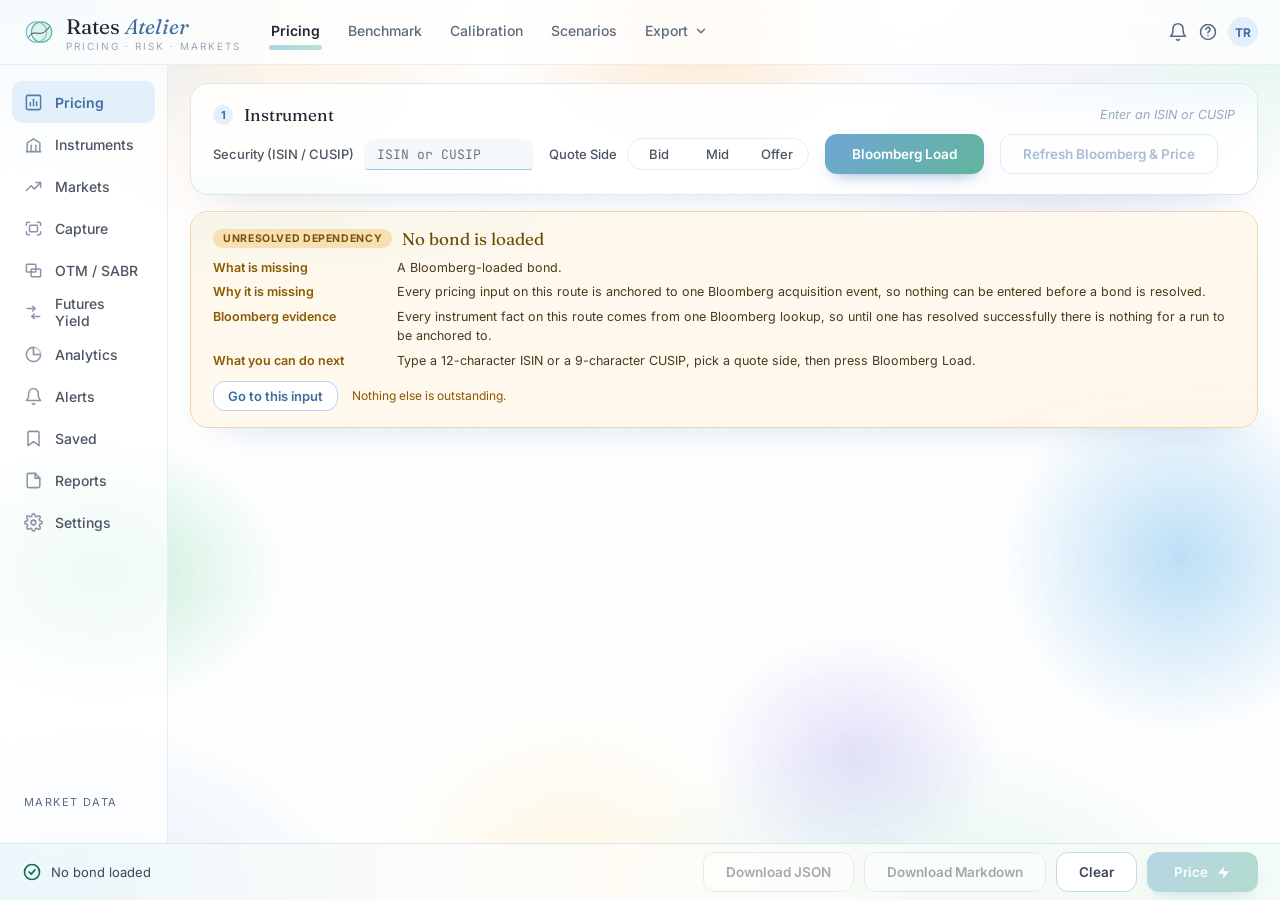
==== commit 378f1bfa: "Rates Atelier visual refresh for bond-option workbench (visual-only, no pricing/API changes)" ====
--- a/prototype/bond-option-workbench/index.html
+++ b/prototype/bond-option-workbench/index.html
@@ -2,21 +2,44 @@
 <html lang="en">
 <head>
 <meta charset="UTF-8" />
-<meta name="viewport" content="width=1672" />
-<title>Bond Option Pricer — Static Prototype</title>
+<meta name="viewport" content="width=device-width, initial-scale=1" />
+<title>Rates Atelier — Bond Option Workbench</title>
+<link rel="preconnect" href="https://fonts.googleapis.com" />
+<link rel="preconnect" href="https://fonts.gstatic.com" crossorigin />
+<link
+  href="https://fonts.googleapis.com/css2?family=Fraunces:ital,opsz,wght@0,9..144,300..600;1,9..144,300..500&family=Inter:wght@300;400;500;600&family=JetBrains+Mono:wght@400;500&display=swap"
+  rel="stylesheet"
+/>
 <link rel="stylesheet" href="styles.css" />
 <link rel="stylesheet" href="vcub_capture.css" />
 </head>
 <body>
+<svg width="0" height="0" style="position:absolute" aria-hidden="true"><defs>
+  <filter id="shiori-wc" x="-20%" y="-20%" width="140%" height="140%">
+    <feTurbulence type="fractalNoise" baseFrequency=".012 .018" numOctaves="3" seed="7" result="n"/>
+    <feDisplacementMap in="SourceGraphic" in2="n" scale="38" xChannelSelector="R" yChannelSelector="G"/>
+  </filter>
+</defs></svg>
+<div class="wash" style="width:420px;height:300px;left:38%;top:-120px;background:radial-gradient(closest-side,rgba(255,222,190,.75),transparent)" aria-hidden="true"></div>
+<div class="wash" style="width:360px;height:360px;right:-80px;top:42%;background:radial-gradient(closest-side,rgba(168,214,244,.8),transparent)" aria-hidden="true"></div>
+<div class="wash" style="width:300px;height:240px;left:55%;top:70%;background:radial-gradient(closest-side,rgba(206,200,246,.55),transparent)" aria-hidden="true"></div>
+<div class="wash" style="width:380px;height:280px;left:-90px;top:48%;background:radial-gradient(closest-side,rgba(178,232,206,.8),transparent)" aria-hidden="true"></div>
 <div class="app">
 
   <!-- ===================== TOP NAV ===================== -->
   <header class="topnav">
     <div class="brand">
       <span class="logo">
-        <svg width="26" height="26" viewBox="0 0 24 24" fill="none" stroke="currentColor" stroke-width="2.2" stroke-linecap="round" stroke-linejoin="round"><polyline points="3 17 9 11 13 15 21 6"/><polyline points="15 6 21 6 21 12"/></svg>
+        <svg width="34" height="34" viewBox="0 0 40 40" aria-hidden="true">
+          <circle cx="17" cy="20" r="12" fill="none" stroke="#6fa6d6" stroke-width="1.4" opacity=".85"/>
+          <circle cx="23" cy="20" r="12" fill="rgba(160,220,190,.30)" stroke="#62b59a" stroke-width="1.4"/>
+          <path d="M8 26 C 14 14, 22 30, 32 14" fill="none" stroke="#2b3445" stroke-width="1.1" stroke-linecap="round"/>
+        </svg>
       </span>
-      <span class="name">Bond Option Pricer</span>
+      <span>
+        <span class="name">Rates <em>Atelier</em></span>
+        <span class="sub">Pricing · Risk · Markets</span>
+      </span>
     </div>
     <nav class="tabs" id="pricing-subnav">
       <span class="tab active">Pricing</span>
@@ -241,6 +264,44 @@
             </div>
           </div>
 
+          <!-- Issue #217 follow-up: for a market with no approved rule for
+               deriving an option's settlement dates from its expiry, those
+               dates are trade terms and belong here, with the trade, not
+               behind Advanced. Hidden entirely for a market that does have
+               one (UST), where Advanced keeps the derived values it has
+               always shown. -->
+          <!-- Issue #217: OVME's Delivery Delay is a ticket term, not a market
+               convention, so it is shown on every ticket regardless of which
+               profile is selected. Recorded for the audit trail and the run
+               export; it derives no date and enters no pricing arithmetic. -->
+          <div class="form-row" id="delivery-delay-row" hidden><label>Delivery Delay</label>
+            <div>
+              <input class="control" id="delivery-delay-input" type="text" inputmode="numeric" placeholder="OVME Delivery Delay, optional">
+              <div class="field-provenance" id="prov-delivery-delay">&mdash;</div>
+            </div>
+          </div>
+
+          <div id="trade-timing-block" hidden>
+            <div class="form-row"><label>Forward Settlement Date</label>
+              <div>
+                <input class="control" id="trade-forward-settlement-date-input" type="date">
+                <div class="field-provenance" id="prov-trade-forward-settlement-date">&mdash;</div>
+              </div>
+            </div>
+            <div class="form-row"><label>Option Settlement Date</label>
+              <div>
+                <input class="control" id="trade-option-settlement-date-input" type="date">
+                <div class="field-provenance" id="prov-trade-option-settlement-date">&mdash;</div>
+              </div>
+            </div>
+            <div class="fixed-route-note" id="trade-timing-note">
+              Shiori has no approved rule for deriving this market&rsquo;s option settlement
+              dates from the expiry, so both are yours to enter from the traded terms.
+              The two are separate dates and may differ. The Delivery Delay above is not
+              used to derive either of them.
+            </div>
+          </div>
+
           <div class="fixed-route-note">
             Fixed for this route: payoff <strong>PRICE</strong> &middot;
             <strong>EUROPEAN</strong> exercise &middot; <strong>CASH</strong> settlement &middot;
@@ -276,15 +337,15 @@
         <!-- ---- Shiori Derived Forward: S490 repo-carry, the Black-76 default (Issue #173/#175/#177) ---- -->
         <div class="card s490-parity">
           <div class="card-head">
-            <div class="card-title">Shiori Derived Forward &mdash; S490 repo-carry (Black-76 default)</div>
+            <div class="card-title" id="s490-parity-title">Shiori Derived Forward &mdash; S490 repo-carry (Black-76 default)</div>
           </div>
           <div class="card-body" id="s490-parity-body">
-          <div class="form-row"><label>Spot Settlement Date</label>
+          <div class="form-row" id="s490-spot-settlement-row"><label>Spot Settlement Date</label>
             <div>
               <input class="control" id="s490-spot-settlement-date-input" type="date">
             </div>
           </div>
-          <div class="fixed-route-note">
+          <div class="fixed-route-note" id="s490-parity-mechanics-note">
             Forward settlement (tF) is this ticket's own <strong>Forward Settlement Date</strong>
             &mdash; the date the bond forward settles, and the date Black-76 pairs this clean
             price with its accrued interest. Change <strong>Expiry</strong> above and the
@@ -345,7 +406,7 @@
               <span class="btn ghost btn-small" id="forward-use-derived-btn" hidden>Reset / Use Shiori Derived</span>
               <div class="review-note" id="forward-sourcing-note">&mdash;</div>
               <div class="review-provenance" id="forward-provenance">&mdash;</div>
-              <div class="review-note">
+              <div class="review-note" id="forward-derived-mode-note">
                 One Forward field, two sources. By default it holds Shiori's own
                 S490-derived Forward (from the Bloomberg-loaded bond, its live spot quote,
                 Expiry and Spot Settlement Date above) and Black-76 prices from that. Type
@@ -355,6 +416,14 @@
                 field back to the derivation and reprices. If the derivation fails while it is
                 the active source, pricing is blocked and the real reason is shown &mdash; no
                 spot price, previous Forward, zero repo or flat carry is ever substituted.
+              </div>
+              <div class="review-note" id="forward-explicit-mode-note" hidden>
+                Explicit Forward contract. This market has no approved automatic Forward
+                model, so the Forward is a term of this ticket: Black-76 prices from exactly
+                the number you enter here, recorded as a <strong>Trader Forward Override</strong>
+                with provenance. Nothing is derived for it. While the field is empty, pricing
+                is blocked &mdash; no spot price, previous Forward, zero repo or flat carry is
+                ever substituted.
               </div>
             </div>
 
@@ -498,16 +567,17 @@
             <div class="adv-block" id="adv-bond-reference">
               <div class="adv-title">Bond reference &mdash; profile-filled, trader-editable</div>
               <div class="fixed-route-note">
-                For a supported UST fixed-coupon bullet, Shiori fills these from the
-                approved narrow UST profile and its own deterministic derivations, and
-                shows the source of every value. Each field is resolved on its own: one
+                For a bond the selected convention profile covers, Shiori fills these
+                from that profile&rsquo;s own approved constants and its own deterministic
+                derivations, and shows the source of every value. Each field is resolved on its own: one
                 field Shiori cannot resolve is marked <strong>BLOCKED</strong> for you to
                 set and never blanks the others. Bloomberg&rsquo;s
                 <code>DAY_CNT_DES</code>, <code>MTY_TYP</code> and
                 <code>CALC_TYP_DES</code> remain <em>display-only evidence</em> and are
                 still never coerced into a Shiori enum &mdash; <code>MTY_TYP</code> and
                 <code>CALC_TYP_DES</code> decide nothing at all (a real UST returns
-                <code>NORMAL</code>), and a contradicting <code>DAY_CNT_DES</code> can
+                <code>NORMAL</code>; the confirmed plain corporate returns
+                <code>AT MATURITY</code>), and a contradicting <code>DAY_CNT_DES</code> can
                 only withhold the day count itself. A bond whose product or coupon
                 schedule this pricing path cannot carry gets no fields and these controls
                 are disabled, because editing them could not make it price. Otherwise
@@ -579,12 +649,18 @@
                 Still no Bloomberg field describes an OTC option&rsquo;s own cash settlement
                 date, and <code>SETTLE_DT</code> / <code>DAYS_TO_SETTLE</code> describe the
                 cash bond&rsquo;s standard settlement &mdash; a different role that must not
-                be conflated. For a supported UST, Shiori derives these itself instead:
-                Reporting Date is the run&rsquo;s own Valuation Date, and both settlement
-                dates are the expiry rolled forward one U.S. government-bond business day on
-                the existing QuantLib U.S. government-bond calendar &mdash; no hand-written
-                holiday table anywhere. Change the expiry and the settlement dates you have
-                not overridden are re-derived; change one yourself and Shiori leaves it
+                be conflated. Reporting Date is the run&rsquo;s own Valuation Date. Both
+                settlement dates are the expiry rolled forward <strong>one U.S.
+                bond-market business day</strong> on the selected profile&rsquo;s own
+                reviewed QuantLib calendar, with the option settling on the same day as
+                the bond forward &mdash; an owner-approved policy for <code>UST</code>
+                (Issue #157) and <code>US_CORPORATE</code> (Issue #217), not a Bloomberg
+                field, and no hand-written holiday table anywhere. It is deliberately
+                <em>not</em> the cash bond&rsquo;s own settlement lag (T+2 for
+                <code>US_CORPORATE</code>), and it does not read the ticket&rsquo;s Delivery
+                Delay. A market with no such approval shows both dates as trade inputs
+                instead. Change the expiry and the settlement dates you have not
+                overridden are re-derived; change one yourself and Shiori leaves it
                 alone.
               </div>
               <div class="entry-grid">
@@ -594,13 +670,13 @@
                     <div class="field-provenance" id="prov-reporting-date">&mdash;</div>
                   </div>
                 </div>
-                <div class="form-row"><label>Forward Settlement Date</label>
+                <div class="form-row" id="adv-forward-settlement-row"><label>Forward Settlement Date</label>
                   <div>
                     <input class="control" id="forward-settlement-date-input" type="date">
                     <div class="field-provenance" id="prov-forward-settlement-date">&mdash;</div>
                   </div>
                 </div>
-                <div class="form-row"><label>Option Settlement Date</label>
+                <div class="form-row" id="adv-option-settlement-row"><label>Option Settlement Date</label>
                   <div>
                     <input class="control" id="option-settlement-date-input" type="date">
                     <div class="field-provenance" id="prov-option-settlement-date">&mdash;</div>
--- a/prototype/bond-option-workbench/styles.css
+++ b/prototype/bond-option-workbench/styles.css
@@ -1,88 +1,228 @@
-/* Static visual reproduction of
-   docs/ui/reference/standalone_bond_option_workbench_light_v1.png
-   Pure HTML/CSS prototype. No backend, no pricing, no data wiring. */
+/* Shiori Pricing Lab — Bond Option Workbench
+   Swap Atelier visual refresh (visual re-skin only).
+
+   Design language transferred from Swap Atelier; product semantics,
+   information architecture, pricing logic and API contracts unchanged.
+
+   - soft paper background with restrained watercolor washes (behind content)
+   - translucent white cards, subtle borders/shadows, rounded geometry
+   - editorial serif headings, clean sans labels, mono financial values
+   - pale-blue editable fields; sage = positive/receive, terra = negative/pay
+   - restrained indigo for primary valuation numbers
+   - financial data stays crisp, high-contrast, scannable
+   - every pre-existing selector/ID hook is preserved for script.js */
 
 :root {
-  --bg: #f3f4f7;
-  --card: #ffffff;
-  --border: #e6e8ec;
-  --border-strong: #d7dbe2;
-  --text: #1f2a44;
-  --text-strong: #16203a;
-  --muted: #6b7280;
-  --muted-2: #99a1b0;
-  --field-bg: #f4f5f7;
-  --field-border: #e2e5ea;
-  --teal: #13b0ab;
-  --blue: #2563eb;
-  --blue-soft-bg: #eaf1fe;
-  --blue-soft-text: #2f6fe0;
-  --orange: #e07b3c;
-  --green: #22a565;
+  /* ---- Swap Atelier core tokens ---- */
+  --paper: #ffffff;
+  --card: rgba(255, 255, 255, 0.84);
+  --ink: #2b3445;
+  --ink2: #5d6b7e;
+  --ink3: #9ba8b8;
+  --line: #e6eef2;
+  --line2: #f1f6f7;
+  --indigo: #4f7fb3;
+  --indigo-deep: #3f6f9f;
+  --indigo-soft: #e3effa;
+  --terra: #c25e4a;
+  --terra-strong: #b3401f;
+  --terra-soft: #fdebe5;
+  --sage: #3f8a6f;
+  --sage-strong: #14724a;
+  --sage-soft: #dff3ea;
+  --apricot: #f3f9fb;          /* editable field wash: pale sky */
+  --apricot-line: #9fcbe0;     /* editable field underline */
+  --violet: #7d86c9;
+  --serif: "Fraunces", Georgia, "Times New Roman", serif;
+  --sans: "Inter", "Helvetica Neue", Arial, "Segoe UI", system-ui, sans-serif;
+  --mono: "JetBrains Mono", ui-monospace, SFMono-Regular, Menlo, Consolas, monospace;
+  --r: 18px;
+
+  /* ---- Back-compat aliases (vcub_capture.css + legacy selectors) ---- */
+  --bg: #ffffff;
+  --border: var(--line);
+  --border-strong: #c9d8e2;
+  --text: var(--ink);
+  --text-strong: #1e2735;
+  --muted: var(--ink2);
+  --muted-2: var(--ink3);
+  --field-bg: var(--apricot);
+  --field-border: #d5e5ee;
+  --teal: var(--indigo-deep);
+  --blue: var(--indigo);
+  --blue-soft-bg: var(--indigo-soft);
+  --blue-soft-text: var(--indigo-deep);
+  --orange: var(--terra-strong);
+  --green: var(--sage-strong);
   --chart-line: #4a90d9;
   --chart-fill-top: rgba(74, 144, 217, 0.28);
   --chart-fill-bottom: rgba(74, 144, 217, 0.02);
-  --shadow: 0 1px 2px rgba(16, 24, 40, 0.04), 0 1px 3px rgba(16, 24, 40, 0.05);
+  --shadow: 0 1px 0 rgba(255, 255, 255, 0.9) inset,
+    0 18px 40px -28px rgba(79, 127, 179, 0.35);
 }
 
 * { box-sizing: border-box; margin: 0; padding: 0; }
 
+html { background: #fff; }
+
 html, body {
-  background: var(--bg);
-  color: var(--text);
-  font-family: "Inter", "Helvetica Neue", Arial, "Segoe UI", system-ui, sans-serif;
+  color: var(--ink);
+  font-family: var(--sans);
   font-size: 14px;
   -webkit-font-smoothing: antialiased;
   text-rendering: optimizeLegibility;
 }
 
+body { background: transparent; min-height: 100vh; }
+
+/* Restrained watercolor washes around the page edges — strictly behind
+   content (negative z-index, pointer-events none, blurred, low weight).
+   NOTE: body itself must stay transparent (only `html` carries #fff).
+   An opaque body box paints above this negative layer and buries it. */
+body::before {
+  content: "";
+  position: fixed;
+  inset: -40px;
+  z-index: -2;
+  pointer-events: none;
+  background:
+    radial-gradient(34vw 26vw at 4% 0%, rgba(168, 214, 240, 0.55), transparent 68%),
+    radial-gradient(30vw 24vw at 22% 8%, rgba(255, 226, 196, 0.45), transparent 70%),
+    radial-gradient(30vw 24vw at 98% 2%, rgba(184, 232, 210, 0.55), transparent 68%),
+    radial-gradient(26vw 22vw at 80% 20%, rgba(214, 208, 245, 0.35), transparent 70%),
+    radial-gradient(40vw 30vw at 70% 105%, rgba(176, 226, 214, 0.50), transparent 70%),
+    radial-gradient(32vw 26vw at 10% 100%, rgba(186, 216, 244, 0.45), transparent 70%),
+    radial-gradient(22vw 18vw at 45% 92%, rgba(255, 236, 190, 0.40), transparent 70%);
+  filter: blur(8px);
+}
+body::after {
+  content: "";
+  position: fixed;
+  inset: 0;
+  z-index: -1;
+  pointer-events: none;
+  opacity: 0.35;
+  mix-blend-mode: multiply;
+  background-image: url("data:image/svg+xml;utf8,<svg xmlns='http://www.w3.org/2000/svg' width='240' height='240'><filter id='p'><feTurbulence type='fractalNoise' baseFrequency='.9' numOctaves='2'/><feColorMatrix values='0 0 0 0 .55  0 0 0 0 .6  0 0 0 0 .62  0 0 0 .07 0'/></filter><rect width='100%' height='100%' filter='url(%23p)'/></svg>");
+}
+
+/* Fixed wash blobs (markup-provided, behind everything). */
+.wash {
+  position: fixed;
+  z-index: -1;
+  pointer-events: none;
+  border-radius: 50%;
+  filter: blur(2px);
+  opacity: 0.95;
+  mix-blend-mode: multiply;
+}
+
+.mono {
+  font-family: var(--mono);
+  font-variant-numeric: tabular-nums;
+}
+
 .app {
-  width: 1672px;
-  height: 941px;
-  background: var(--bg);
+  width: 100%;
+  max-width: 1560px;
+  margin: 0 auto;
+  min-height: 100vh;
+  background: transparent;
   display: flex;
   flex-direction: column;
-  overflow: hidden;
 }
 
 /* ---------- Top navigation ---------- */
 .topnav {
-  height: 62px;
-  background: var(--card);
-  border-bottom: 1px solid var(--border);
+  min-height: 62px;
+  background: rgba(255, 255, 255, 0.78);
+  backdrop-filter: blur(14px);
+  border-bottom: 1px solid var(--line);
   display: flex;
   align-items: center;
-  padding: 0 22px;
+  padding: 10px 22px;
   flex: 0 0 auto;
-}
-.brand { display: flex; align-items: center; gap: 10px; width: 300px; }
-.brand .logo { color: var(--teal); display: flex; }
-.brand .name { font-size: 20px; font-weight: 700; color: var(--text-strong); letter-spacing: -0.2px; }
-
-.tabs { display: flex; align-items: center; gap: 30px; height: 100%; }
+  gap: 18px;
+  flex-wrap: wrap;
+}
+.brand { display: flex; align-items: center; gap: 10px; min-width: 0; }
+.brand .logo { color: var(--indigo); display: flex; }
+.brand .name {
+  font-family: var(--serif);
+  font-size: 21px;
+  font-weight: 400;
+  color: var(--text-strong);
+  letter-spacing: -0.2px;
+  white-space: nowrap;
+}
+.brand .name em { font-style: italic; color: var(--indigo-deep); }
+.brand .sub {
+  display: block;
+  font-family: var(--sans);
+  font-size: 10px;
+  letter-spacing: 2px;
+  text-transform: uppercase;
+  color: var(--ink3);
+  margin-top: 1px;
+}
+
+/* Elegant thin-tab treatment (Swap Atelier language). */
+.tabs { display: flex; align-items: center; gap: 4px; height: 100%; flex-wrap: wrap; }
 .tab {
   height: 100%;
   display: flex;
   align-items: center;
   gap: 6px;
-  font-size: 15px;
+  font-size: 14px;
   color: var(--muted);
   font-weight: 500;
-  border-bottom: 2.5px solid transparent;
+  border-bottom: 2px solid transparent;
   cursor: default;
-}
-.tab.active { color: var(--text-strong); font-weight: 600; border-bottom-color: var(--blue); }
-
-.nav-right { margin-left: auto; display: flex; align-items: center; gap: 12px; }
+  padding: 12px 12px 13px;
+  position: relative;
+  background: none;
+  border-top: none;
+  border-left: none;
+  border-right: none;
+  font-family: var(--sans);
+  white-space: nowrap;
+}
+.tab:hover { color: var(--text-strong); }
+.tab.active { color: var(--text-strong); font-weight: 600; }
+.tab.active::after {
+  content: "";
+  position: absolute;
+  left: 10px;
+  right: 10px;
+  bottom: 2px;
+  height: 5px;
+  border-radius: 6px;
+  opacity: 0.85;
+  background: linear-gradient(90deg, rgba(143, 200, 230, 0.9), rgba(160, 220, 190, 0.9));
+}
+
+.nav-right { margin-left: auto; display: flex; align-items: center; gap: 10px; flex-wrap: wrap; }
 .pill {
   display: inline-flex; align-items: center; gap: 7px;
   height: 30px; padding: 0 12px;
-  border: 1px solid var(--border-strong);
+  border: 1px solid var(--line);
   border-radius: 999px;
   font-size: 13px; color: #3d4658; font-weight: 500;
-  background: #fff;
-}
-.dot { width: 7px; height: 7px; border-radius: 50%; background: var(--green); display: inline-block; }
+  background: rgba(255, 255, 255, 0.7);
+}
+.dot {
+  width: 7px; height: 7px; border-radius: 50%;
+  background: #62b59a; display: inline-block;
+  animation: shiori-pulse 2.4s infinite;
+}
+@keyframes shiori-pulse {
+  0% { box-shadow: 0 0 0 0 rgba(98, 181, 154, 0.45); }
+  70% { box-shadow: 0 0 0 8px rgba(98, 181, 154, 0); }
+  100% { box-shadow: 0 0 0 0 rgba(98, 181, 154, 0); }
+}
+@media (prefers-reduced-motion: reduce) {
+  .dot { animation: none; }
+}
 .pill.verified { color: var(--blue-soft-text); border-color: #bcd3f7; }
 .pill.verified svg { color: var(--blue-soft-text); }
 .mid-badge { font-size: 14px; font-weight: 600; color: var(--blue-soft-text); padding: 0 4px; }
@@ -102,17 +242,19 @@
 .icon-btn { color: var(--muted); display: flex; align-items: center; cursor: default; }
 .avatar {
   width: 30px; height: 30px; border-radius: 50%;
-  background: #dfe9fb; color: #2f6fe0; font-size: 12px; font-weight: 700;
+  background: var(--indigo-soft); color: var(--indigo-deep);
+  font-size: 12px; font-weight: 700;
   display: flex; align-items: center; justify-content: center;
 }
 
 /* ---------- Body: sidebar + main ---------- */
-.body { flex: 1 1 auto; display: flex; min-height: 0; }
+.body { flex: 1 1 auto; display: flex; min-height: 0; align-items: stretch; }
 
 .sidebar {
   width: 168px;
-  background: var(--card);
-  border-right: 1px solid var(--border);
+  background: rgba(255, 255, 255, 0.72);
+  backdrop-filter: blur(10px);
+  border-right: 1px solid var(--line);
   display: flex;
   flex-direction: column;
   padding: 16px 12px;
@@ -121,28 +263,26 @@
 .nav-item {
   display: flex; align-items: center; gap: 12px;
   height: 42px; padding: 0 12px;
-  border-radius: 8px;
-  color: #4b5563; font-size: 15px; font-weight: 500;
+  border-radius: 10px;
+  color: #4b5563; font-size: 14px; font-weight: 500;
   cursor: default;
 }
 .nav-item svg { color: #8a94a6; }
-.nav-item.active { background: var(--blue-soft-bg); color: var(--blue); font-weight: 600; }
-.nav-item.active svg { color: var(--blue); }
+.nav-item.active { background: var(--indigo-soft); color: var(--indigo-deep); font-weight: 600; }
+.nav-item.active svg { color: var(--indigo); }
 
 .sidebar-foot { margin-top: auto; padding: 12px; }
-.sidebar-foot .lbl { font-size: 12px; color: var(--muted); margin-bottom: 6px; }
+.sidebar-foot .lbl { font-size: 11px; letter-spacing: 1.4px; text-transform: uppercase; color: var(--muted); margin-bottom: 6px; }
 .sidebar-foot .live { display: flex; align-items: center; gap: 7px; font-size: 13px; color: #3d4658; margin-bottom: 12px; }
-.sidebar-foot .asof { font-size: 12px; color: var(--muted-2); line-height: 1.5; }
+.sidebar-foot .asof { font-size: 12px; color: var(--muted-2); line-height: 1.5; font-family: var(--mono); }
 
 .main {
   flex: 1 1 auto;
-  padding: 10px 16px;
+  padding: 18px 22px 26px;
   display: flex;
   flex-direction: column;
-  gap: 9px;
+  gap: 16px;
   min-width: 0;
-  overflow-y: auto;
-  overflow-x: hidden;
 }
 /* .main's own explicit `display: flex` ties the UA stylesheet's
    `[hidden] { display: none }` rule in specificity and (as the later, author
@@ -166,16 +306,44 @@
   display: none;
 }
 
+/* ---------- Translucent atelier cards ---------- */
 .card {
+  position: relative;
   background: var(--card);
-  border: 1px solid var(--border);
-  border-radius: 10px;
+  backdrop-filter: blur(6px);
+  border: 1px solid rgba(214, 230, 236, 0.9);
+  border-radius: var(--r);
   box-shadow: var(--shadow);
-}
+  overflow: hidden;
+}
+/* Faint watercolor wash inside each card — decorative only, behind content. */
+.card::before {
+  content: "";
+  position: absolute;
+  inset: 0;
+  border-radius: inherit;
+  pointer-events: none;
+  z-index: 0;
+  background:
+    radial-gradient(60% 50% at 100% 0%, rgba(184, 226, 240, 0.20), transparent 70%),
+    radial-gradient(50% 40% at 0% 100%, rgba(196, 236, 214, 0.18), transparent 70%);
+}
+.card:nth-of-type(even)::before {
+  background:
+    radial-gradient(60% 50% at 0% 0%, rgba(206, 236, 220, 0.22), transparent 70%),
+    radial-gradient(50% 40% at 100% 100%, rgba(255, 232, 206, 0.18), transparent 70%);
+}
+.card > * { position: relative; z-index: 1; }
+
 .card-title {
-  font-size: 12.5px; font-weight: 700; letter-spacing: 0.06em;
-  color: #55607a; text-transform: uppercase;
-}
+  font-family: var(--serif);
+  font-size: 17px;
+  font-weight: 400;
+  letter-spacing: -0.1px;
+  color: var(--text-strong);
+  text-transform: none;
+}
+.card-title em { font-style: italic; color: var(--ink3); font-size: 13px; }
 
 /* ---------- Collapsible section headers (PR #141 third revision) ---------- */
 /* Every top-level card/section this round gets a clickable header row --
@@ -186,6 +354,7 @@
   display: flex;
   justify-content: space-between;
   align-items: center;
+  gap: 12px;
   margin-bottom: 9px;
   cursor: pointer;
 }
@@ -243,32 +412,38 @@
 }
 
 /* ---------- Instrument header ---------- */
-.instr-header { display: flex; align-items: center; padding: 8px 22px; gap: 24px; }
-.instr-left { display: flex; flex-direction: column; gap: 6px; min-width: 430px; }
+.instr-header { display: flex; align-items: center; padding: 16px 22px; gap: 24px; flex-wrap: wrap; }
+.instr-left { display: flex; flex-direction: column; gap: 6px; min-width: 280px; flex: 1 1 320px; }
 .instr-title-row { display: flex; align-items: center; gap: 12px; }
 .flag { width: 30px; height: 30px; border-radius: 50%; overflow: hidden; box-shadow: 0 0 0 1px #e2e5ea; }
-.instr-title { font-size: 20px; font-weight: 700; color: var(--text-strong); }
+.instr-title { font-family: var(--serif); font-size: 22px; font-weight: 400; color: var(--text-strong); letter-spacing: -0.2px; }
 .star { color: #c3c9d4; }
-.badges { display: flex; gap: 10px; padding-left: 42px; }
+.badges { display: flex; gap: 10px; padding-left: 0; flex-wrap: wrap; }
 .badge {
   display: inline-flex; gap: 6px; align-items: center;
-  background: #eef1f6; border-radius: 6px; padding: 4px 9px; font-size: 12.5px;
+  background: #eef4fa; border-radius: 6px; padding: 4px 9px; font-size: 12.5px;
 }
 .badge .k { color: var(--blue-soft-text); font-weight: 600; }
-.badge .v { color: #4b5563; }
-
-.stats { display: flex; align-items: flex-start; gap: 30px; margin-left: auto; }
-.stat { display: flex; flex-direction: column; gap: 3px; }
-.stat .s-lbl { font-size: 12.5px; color: var(--muted); }
-.stat .s-val { font-size: 22px; font-weight: 700; color: var(--text-strong); line-height: 1.1; letter-spacing: -0.3px; }
+.badge .v { color: #4b5563; font-family: var(--mono); }
+
+.stats { display: flex; align-items: flex-start; gap: 30px; margin-left: auto; flex-wrap: wrap; }
+.stat { display: flex; flex-direction: column; gap: 3px; min-width: 0; }
+.stat .s-lbl { font-size: 11px; letter-spacing: 1.2px; text-transform: uppercase; color: var(--muted); }
+.stat .s-val {
+  font-family: var(--mono);
+  font-size: 20px; font-weight: 500; color: var(--text-strong);
+  line-height: 1.1; letter-spacing: -0.3px;
+  font-variant-numeric: tabular-nums;
+}
 .stat .s-sub { font-size: 12.5px; color: var(--muted-2); }
 .stat .s-val .pct { font-size: 14px; font-weight: 600; }
 .date-row { display: flex; align-items: center; gap: 8px; }
 .field-box {
   display: inline-flex; align-items: center; gap: 8px;
-  height: 36px; padding: 0 10px;
-  border: 1px solid var(--field-border); border-radius: 7px; background: #fff;
+  min-height: 36px; padding: 6px 10px;
+  border: 1px solid var(--line); border-radius: 10px; background: rgba(255, 255, 255, 0.85);
   font-size: 14px; color: var(--text);
+  font-family: var(--mono);
 }
 .field-box.sm { padding: 0 10px; }
 .field-box svg { color: var(--muted-2); }
@@ -277,50 +452,154 @@
 /* ---------- Workspace grid ---------- */
 .workspace {
   display: grid;
-  grid-template-columns: 470px 1fr;
-  gap: 12px;
-}
-.option-terms { grid-column: 1; grid-row: 1; padding: 12px 18px; }
-.pricing-results { grid-column: 2; grid-row: 1; padding: 14px 20px; align-self: start; }
+  grid-template-columns: 470px minmax(0, 1fr);
+  gap: 16px;
+  align-items: start;
+}
+.option-terms { grid-column: 1; grid-row: 1; padding: 20px 22px; }
+.pricing-results { grid-column: 2; grid-row: 1; padding: 20px 22px; align-self: start; }
 
 /* ---------- Option terms form ---------- */
 .option-terms .card-head { margin-bottom: 9px; }
 .form-row {
-  display: grid; grid-template-columns: 146px 1fr;
+  display: grid; grid-template-columns: 146px minmax(0, 1fr);
   align-items: center; gap: 10px; margin-bottom: 3px;
 }
-.form-row > label { font-size: 13.5px; color: #4b5563; }
+.form-row > label { font-size: 13px; color: #4b5563; font-weight: 500; }
+
+/* Editable fields: pale sky wash + mono numerals (Swap Atelier language). */
 .control {
-  height: 31px; border: 1px solid var(--field-border); border-radius: 7px;
-  background: var(--field-bg); display: flex; align-items: center;
-  padding: 0 12px; font-size: 14px; color: var(--text); width: 100%;
+  min-height: 31px;
+  border: 1px solid transparent;
+  border-bottom: 1px solid var(--apricot-line);
+  border-radius: 10px 10px 4px 4px;
+  background: var(--apricot);
+  display: flex; align-items: center;
+  padding: 5px 12px;
+  font-size: 13px; color: var(--ink);
+  font-family: var(--mono);
+  font-variant-numeric: tabular-nums;
+  width: 100%;
+  max-width: 100%;
+  transition: background 0.15s, box-shadow 0.15s, border-color 0.15s;
 }
 .control.select { justify-content: space-between; }
 .control.select svg { color: var(--muted-2); }
-.control .unit { margin-left: auto; color: var(--muted); font-size: 13px; }
+.control .unit { margin-left: auto; color: var(--muted); font-size: 13px; font-family: var(--sans); }
 .two-col { display: grid; grid-template-columns: 1fr 1fr; gap: 8px; }
 .split { display: grid; grid-template-columns: 1fr auto; gap: 8px; }
 .dd-days { width: 92px; }
 
+input.control, select.control {
+  font-family: var(--mono);
+  outline: none;
+}
+input.control:focus, select.control:focus {
+  background: #fff;
+  border-color: var(--apricot-line);
+  box-shadow: 0 0 0 4px rgba(159, 203, 224, 0.28);
+}
+input.control:focus-visible, select.control:focus-visible, .btn:focus-visible {
+  outline: 2px solid var(--indigo);
+  outline-offset: 2px;
+}
+select.control {
+  font-family: var(--sans);
+  cursor: pointer;
+  appearance: none;
+  background-image:
+    linear-gradient(45deg, transparent 50%, var(--ink3) 50%),
+    linear-gradient(135deg, var(--ink3) 50%, transparent 50%);
+  background-position: calc(100% - 15px) 50%, calc(100% - 10px) 50%;
+  background-size: 5px 5px;
+  background-repeat: no-repeat;
+  padding-right: 28px;
+}
+select.control:focus { background-color: #fff; }
+
+/* Read-only / derived values: transparent, never pale-blue, never
+   mistakable for an editable input. */
+.derived-control[readonly] {
+  background: rgba(244, 246, 248, 0.7);
+  border: 1px solid var(--line);
+  border-radius: 8px;
+  color: #344054;
+  cursor: default;
+  font-family: var(--mono);
+}
+input[readonly].control:not(.derived-control) {
+  background: transparent;
+  border-bottom-color: var(--line);
+}
+.derived-source {
+  color: var(--muted-2);
+  font-size: 11px;
+  line-height: 1.35;
+  margin-top: 3px;
+  font-family: var(--sans);
+}
+
+/* Direction toggles: sage = receive/buy (positive), terra = pay/sell. */
 .toggle {
   display: grid; grid-template-columns: 1fr 1fr;
-  height: 31px; border: 1px solid var(--field-border); border-radius: 7px;
+  min-height: 31px;
+  border: 1px solid var(--line); border-radius: 999px;
   overflow: hidden; background: #fff;
-}
-.toggle .opt { display: flex; align-items: center; justify-content: center; font-size: 14px; color: #4b5563; font-weight: 500; }
-.toggle .opt.on { background: var(--teal); color: #fff; font-weight: 600; }
-
-/* ---------- Pricing results ---------- */
+  padding: 3px;
+  gap: 2px;
+}
+.toggle .opt {
+  display: flex; align-items: center; justify-content: center;
+  font-size: 13px; color: #4b5563; font-weight: 500;
+  border-radius: 999px;
+  padding: 4px 10px;
+  font-family: var(--sans);
+}
+.toggle .opt.on { background: var(--indigo-soft); color: var(--indigo-deep); font-weight: 600; }
+#option-type-toggle .opt.on[data-value="CALL"],
+#position-toggle .opt.on[data-value="BUY"],
+#bond-quote-side-toggle .opt.on[data-value="BID"] {
+  background: var(--sage-soft);
+  color: var(--sage-strong);
+}
+#option-type-toggle .opt.on[data-value="PUT"],
+#position-toggle .opt.on[data-value="SELL"],
+#bond-quote-side-toggle .opt.on[data-value="OFFER"] {
+  background: var(--terra-soft);
+  color: var(--terra-strong);
+}
+
+/* ---------- Pricing results: valuation hierarchy ---------- */
 .pricing-results .card-head { margin-bottom: 12px; }
+/* Quote-card wash accent, kept faint and behind the numbers. */
+.pricing-results::after {
+  content: "";
+  position: absolute;
+  right: -70px;
+  top: -70px;
+  width: 240px;
+  height: 240px;
+  border-radius: 50%;
+  pointer-events: none;
+  background: radial-gradient(circle, rgba(168, 214, 240, 0.4), rgba(196, 236, 214, 0.22) 45%, transparent 70%);
+}
 .pr-row { display: grid; padding: 12px 0; }
-.pr-row.r1 { grid-template-columns: repeat(3, 1fr); padding-top: 0; }
-.pr-row.r2 { grid-template-columns: repeat(4, 1fr); border-top: 1px solid #eef0f4; padding-bottom: 0; }
-.pr-cell .p-lbl { font-size: 13px; color: var(--muted); margin-bottom: 6px; }
-.pr-cell .p-val { font-size: 25px; font-weight: 700; color: var(--text-strong); line-height: 1.05; letter-spacing: -0.4px; }
-.pr-cell .p-val.teal { color: var(--teal); }
-.pr-cell .p-sub { font-size: 12.5px; color: var(--muted-2); margin-top: 3px; }
-.pr-row.r2 .p-val { font-size: 20px; }
-.pr-row.r2 .p-val.warn { color: var(--orange); }
+.pr-row.r1 { grid-template-columns: repeat(3, minmax(0, 1fr)); padding-top: 0; }
+.pr-row.r2 { grid-template-columns: repeat(4, minmax(0, 1fr)); border-top: 1px solid #eef0f4; padding-bottom: 0; }
+.pr-cell { min-width: 0; }
+.pr-cell .p-lbl { font-size: 11px; letter-spacing: 1.2px; text-transform: uppercase; color: var(--muted); margin-bottom: 6px; }
+/* Primary valuation numbers: restrained indigo, serif/mono contrast. */
+.pr-cell .p-val {
+  font-family: var(--mono);
+  font-size: 25px; font-weight: 500; color: var(--text-strong);
+  line-height: 1.05; letter-spacing: -0.4px;
+  font-variant-numeric: tabular-nums;
+  overflow-wrap: break-word;
+}
+.pr-cell .p-val.teal { font-family: var(--serif); font-weight: 400; color: var(--indigo-deep); font-size: 32px; }
+.pr-cell .p-sub { font-size: 12.5px; color: var(--muted-2); margin-top: 3px; font-family: var(--mono); }
+.pr-row.r2 .p-val { font-size: 19px; }
+.pr-row.r2 .p-val.warn { color: var(--terra); }
 /* .pr-row's own explicit `display: grid` ties the UA stylesheet's
    `[hidden] { display: none }` rule in specificity and (as the later,
    author rule) wins -- same class of bug documented and fixed elsewhere in
@@ -329,7 +608,8 @@
    so they need the same explicit override. */
 #s490-parity-fields[hidden],
 #s490-parity-method-row[hidden],
-#s490-parity-trace[hidden] {
+#s490-parity-trace[hidden],
+#s490-spot-settlement-row[hidden] {
   display: none;
 }
 .s490-parity .derived-source { margin-top: 4px; margin-bottom: 4px; }
@@ -339,10 +619,10 @@
    the coupon treatment label and every interim coupon's own carry stay one
    click away rather than absent. */
 .s490-trace { margin-top: 12px; border-top: 1px solid #eef0f4; padding-top: 10px; }
-.s490-trace > summary { cursor: pointer; font-size: 12.5px; color: var(--blue); font-weight: 600; }
+.s490-trace > summary { cursor: pointer; font-size: 12.5px; color: var(--indigo-deep); font-weight: 600; }
 .s490-trace-body { margin-top: 8px; display: grid; row-gap: 5px; }
-.s490-trace-line { font-size: 12.5px; color: var(--muted-2); }
-.s490-trace-line .s490-trace-key { color: var(--muted); margin-right: 8px; }
+.s490-trace-line { font-size: 12.5px; color: var(--muted-2); font-family: var(--mono); }
+.s490-trace-line .s490-trace-key { color: var(--muted); margin-right: 8px; font-family: var(--sans); }
 /* ---------- Historical Yield Vol -> Equivalent Price Vol (Issue #214) ---------- */
 /* Reuses the S490 panel's own row/trace styling above rather than restating
    it: the two panels do the same job -- show a Shiori-derived number with its
@@ -353,12 +633,13 @@
   margin-top: 12px;
   padding: 12px 14px;
   border: 1px solid #e6e9ef;
-  border-radius: 10px;
-  background: #fbfcfe;
+  border-radius: 14px;
+  background: rgba(251, 252, 254, 0.85);
 }
 .derived-block .derived-title {
-  font-size: 13px;
-  font-weight: 700;
+  font-family: var(--serif);
+  font-size: 15px;
+  font-weight: 400;
   color: var(--text-strong);
   margin-bottom: 8px;
 }
@@ -372,26 +653,42 @@
   display: none;
 }
 /* ---------- Bloomberg Bond Master (Advanced, read-only) ---------- */
-.collapse-toggle { cursor: pointer; font-size: 12.5px; color: var(--blue); font-weight: 600; }
+.collapse-toggle { cursor: pointer; font-size: 12.5px; color: var(--indigo-deep); font-weight: 600; }
 /* auto-fit rather than a fixed column count: this grid holds five blocks
    (Bloomberg Bond Master has more line items than the old placeholder
    panel it replaced) and should wrap gracefully rather than break if a
    block is ever added or removed again. */
 .id-grid { display: grid; grid-template-columns: repeat(auto-fit, minmax(210px, 1fr)); gap: 8px 24px; }
-.id-block { display: grid; grid-template-columns: 150px 1fr; row-gap: 7px; align-content: start; }
-.id-block .i-k { font-size: 13.5px; color: var(--muted); }
+.id-block { display: grid; grid-template-columns: 150px minmax(0, 1fr); row-gap: 7px; align-content: start; }
+.id-block .i-k { font-size: 13px; color: var(--muted); }
 /* min-width: 0 lets a long label/value (e.g. "Bloomberg Calculation Type" /
    "STREET CONVENTION") actually wrap and shrink to its 1fr grid track
    instead of overflowing into the next block -- grid items default to
    min-width: auto (their content's min-content size), which otherwise
    forces the track wider than the space this grid actually has. */
 .id-block .i-k, .id-block .i-v { min-width: 0; overflow-wrap: break-word; }
-.id-block .i-v { font-size: 13.5px; color: var(--text-strong); font-weight: 500; }
-
-/* ---------- Footer ---------- */
+.id-block .i-v { font-size: 13.5px; color: var(--text-strong); font-weight: 500; font-family: var(--mono); }
+
+/* ---------- Footer: bottom valuation strip ---------- */
 .footer {
-  height: 56px; background: var(--card); border-top: 1px solid var(--border);
-  display: flex; align-items: center; padding: 0 22px; flex: 0 0 auto;
+  position: sticky;
+  bottom: 0;
+  z-index: 20;
+  min-height: 56px;
+  background: rgba(255, 255, 255, 0.82);
+  backdrop-filter: blur(14px);
+  border-top: 1px solid rgba(214, 230, 236, 0.9);
+  display: flex; align-items: center; padding: 8px 22px; flex: 0 0 auto;
+  gap: 14px;
+  flex-wrap: wrap;
+}
+.footer::before {
+  content: "";
+  position: absolute;
+  inset: 0;
+  z-index: -1;
+  pointer-events: none;
+  background: linear-gradient(90deg, rgba(184, 226, 240, 0.22), rgba(255, 240, 214, 0.16) 50%, rgba(196, 236, 214, 0.22));
 }
 /* .footer's own explicit `display: flex` ties the UA stylesheet's
    `[hidden] { display: none }` rule in specificity and (as the later, author
@@ -400,16 +697,29 @@
    (Issue #167) hides the footer while active, since its Price/Clear/Export
    actions are Pricing-only. */
 .footer[hidden] { display: none; }
-.valid { display: flex; align-items: center; gap: 9px; font-size: 14px; color: #3d4658; }
-.valid .check { color: var(--green); display: flex; }
-.foot-actions { margin-left: auto; display: flex; gap: 12px; }
+.valid { display: flex; align-items: center; gap: 9px; font-size: 13px; color: #3d4658; }
+.valid .check { color: var(--sage-strong); display: flex; }
+.valid .mono-id { font-family: var(--mono); font-size: 12px; color: var(--muted); }
+.foot-actions { margin-left: auto; display: flex; gap: 10px; flex-wrap: wrap; }
 .btn {
-  height: 40px; padding: 0 22px; border-radius: 8px; font-size: 14px; font-weight: 600;
-  display: inline-flex; align-items: center; gap: 8px; cursor: default; border: 1px solid transparent;
+  min-height: 40px; padding: 8px 22px; border-radius: 12px;
+  font-size: 13.5px; font-weight: 600; font-family: var(--sans);
+  display: inline-flex; align-items: center; justify-content: center; gap: 8px;
+  cursor: default; border: 1px solid transparent;
+  transition: transform 0.18s, border-color 0.18s, background 0.18s, box-shadow 0.18s;
+  white-space: nowrap;
 }
 .btn.ghost { background: #fff; border-color: var(--border-strong); color: #3d4658; }
-.btn.outline { background: #fff; border-color: #bcd3f7; color: var(--blue); }
-.btn.primary { background: var(--blue); color: #fff; padding: 0 26px; }
+.btn.outline { background: #fff; border-color: #bcd3f7; color: var(--indigo-deep); }
+.btn.primary {
+  background: linear-gradient(135deg, #6fa6d6, #62b59a);
+  border-color: transparent;
+  color: #fff;
+  padding: 8px 26px;
+  box-shadow: 0 8px 18px -10px rgba(79, 127, 179, 0.8);
+}
+.btn.primary:hover { background: linear-gradient(135deg, #5f98cc, #52a78b); }
+.btn.ghost:hover, .btn.outline:hover { border-color: var(--ink3); transform: translateY(-1px); }
 .btn.ghost, .btn.outline, .btn.primary { cursor: pointer; }
 /* Draft-gated state: visual companion to the JS-level draft/missing-fields
    guard in script.js -- Price/Refresh are dimmed and inert until the current
@@ -417,16 +727,17 @@
 .btn.is-disabled { opacity: 0.45; pointer-events: none; cursor: not-allowed; }
 .valid .check-fail { display: none; }
 .valid.failed .check-ok { display: none; }
-.valid.failed .check-fail { display: flex; color: var(--orange); }
+.valid.failed .check-fail { display: flex; color: var(--terra-strong); }
 
 /* ---------- Manual pricing bridge additions (PR #136) ---------- */
 /* Honest placeholder for any value with no real model output this round --
    never a fabricated number, never styled to look like a real result. */
 .pending-value {
-  color: var(--muted-2);
+  color: var(--muted-2) !important;
   font-weight: 500;
   font-style: italic;
   font-size: 12.5px;
+  font-family: var(--sans) !important;
 }
 /* Overrides for value classes with higher base specificity than a bare
    .pending-value (e.g. ".stat .s-val") -- otherwise a "Not available"
@@ -440,26 +751,22 @@
   color: var(--muted-2);
   letter-spacing: normal;
 }
-input.control {
-  font-family: inherit;
-  outline: none;
-}
-input.control:focus {
-  border-color: var(--blue);
-}
+/* Errors and blockers stay unmistakable: solid warm-tinted banner, dark
+   text, never washed out by the watercolor layer. */
 .error-banner {
   background: #fdeeea;
   border: 1px solid #f3c6b8;
-  color: #b3401f;
+  color: #8f2f14;
   font-size: 12.5px;
-  border-radius: 7px;
+  font-weight: 500;
+  border-radius: 10px;
   padding: 8px 12px;
   margin-bottom: 12px;
 }
 .error-banner:empty { display: none; }
 
 /* ---------- Underlying Bond: instrument-first Bloomberg lookup ---------- */
-.underlying-bond { padding: 12px 18px; }
+.underlying-bond { padding: 20px 22px; }
 .underlying-bond .card-head { margin-bottom: 9px; }
 /* Flex rather than a fixed grid: the two lookup actions sit at their natural
    width beside the two sized controls, instead of a trailing `auto` track
@@ -476,7 +783,7 @@
    and "Bond Identifier" are shorter labels than the Option Terms panel's,
    and the 3-way toggle needs the room a fixed 146px label would otherwise
    take from it (BID/MID/OFFER was clipping to "OFF" at that width). */
-.underlying-bond-controls .form-row { margin-bottom: 0; grid-template-columns: auto 1fr; gap: 10px; }
+.underlying-bond-controls .form-row { margin-bottom: 0; grid-template-columns: auto minmax(0, 1fr); gap: 10px; }
 /* A 3-way toggle (BID/MID/OFFER) with deliberately no default selected --
    see setControlsEnabled()/script.js: nothing gets an "on" class until the
    trader clicks one, unlike the 2-way Call/Put and Buy/Sell toggles above,
@@ -488,18 +795,19 @@
   padding-top: 12px;
   border-top: 1px solid #eef0f4;
 }
-.rb-grid { display: grid; grid-template-columns: repeat(4, 1fr); gap: 8px 24px; }
-.rb-item { display: flex; flex-direction: column; gap: 2px; }
-.rb-item .rb-k { font-size: 12px; color: var(--muted); }
-.rb-item .rb-v { font-size: 13.5px; color: var(--text-strong); font-weight: 600; }
+.rb-grid { display: grid; grid-template-columns: repeat(4, minmax(0, 1fr)); gap: 8px 24px; }
+.rb-item { display: flex; flex-direction: column; gap: 2px; min-width: 0; }
+.rb-item .rb-k { font-size: 11px; letter-spacing: 0.8px; text-transform: uppercase; color: var(--muted); }
+.rb-item .rb-v { font-size: 13.5px; color: var(--text-strong); font-weight: 500; font-family: var(--mono); overflow-wrap: break-word; }
 .rb-item.rb-name { grid-column: 1 / -1; }
+.rb-item.rb-name .rb-v { font-family: var(--serif); font-size: 16px; font-weight: 400; }
 
 
 /* ---------- Manual completion sections (Issue #143) ---------- */
 /* Full-width rows inside the two-column workspace grid: the trader-entry
    sections that complete a Bloomberg-loaded draft. They live inside
    #workspace-section so they inherit its existing hasDraft gating. */
-.wide-card { grid-column: 1 / -1; padding: 12px 18px; }
+.wide-card { grid-column: 1 / -1; padding: 20px 22px; }
 .wide-card .card-head { margin-bottom: 9px; }
 
 /* Honest, non-decorative explanation of what Shiori fixes, what the trader
@@ -509,14 +817,14 @@
   font-size: 12px;
   line-height: 1.55;
   color: var(--muted);
-  background: #f7f8fa;
-  border: 1px solid var(--border);
-  border-radius: 7px;
+  background: rgba(247, 248, 250, 0.8);
+  border: 1px solid var(--line);
+  border-radius: 10px;
   padding: 7px 10px;
   margin-bottom: 10px;
 }
 .fixed-route-note code {
-  font-family: ui-monospace, SFMono-Regular, Menlo, Consolas, monospace;
+  font-family: var(--mono);
   font-size: 11.5px;
   background: #eceef2;
   border-radius: 4px;
@@ -524,32 +832,18 @@
 }
 .fixed-route-note strong { color: var(--text-strong); }
 
-.entry-grid { display: grid; grid-template-columns: repeat(4, 1fr); gap: 4px 20px; }
-.entry-grid-wide { grid-template-columns: repeat(3, 1fr); margin-top: 6px; }
-.entry-grid .form-row { grid-template-columns: 152px 1fr; margin-bottom: 6px; }
-
-select.control { font-family: inherit; outline: none; cursor: pointer; }
-select.control:focus { border-color: var(--blue); }
-
-.derived-control[readonly] {
-  background: #f4f6f8;
-  color: #344054;
-  cursor: default;
-}
-.derived-source {
-  color: var(--muted-2);
-  font-size: 11px;
-  line-height: 1.35;
-  margin-top: 3px;
-}
+.entry-grid { display: grid; grid-template-columns: repeat(4, minmax(0, 1fr)); gap: 4px 20px; }
+.entry-grid-wide { grid-template-columns: repeat(3, minmax(0, 1fr)); margin-top: 6px; }
+.entry-grid .form-row { grid-template-columns: 152px minmax(0, 1fr); margin-bottom: 6px; }
+
 .derived-timing-grid { grid-template-columns: repeat(2, minmax(0, 1fr)); }
 .route-metadata-grid {
   display: grid;
   grid-template-columns: repeat(auto-fit, minmax(240px, 1fr));
   gap: 7px 18px;
-  background: #f7f8fa;
-  border: 1px solid var(--border);
-  border-radius: 7px;
+  background: rgba(247, 248, 250, 0.8);
+  border: 1px solid var(--line);
+  border-radius: 10px;
   padding: 9px 10px;
 }
 .route-metadata-grid > div {
@@ -565,13 +859,15 @@
 .route-metadata-grid strong {
   color: var(--text-strong);
   font-size: 12px;
+  font-family: var(--mono);
+  font-weight: 500;
   overflow-wrap: anywhere;
 }
 
 /* The UTC instant that will actually be sent to the contract, shown live so
    the normalization is visible rather than hidden. */
-.utc-preview { font-size: 11.5px; color: var(--muted-2); margin-top: 3px; }
-.utc-preview.is-invalid { color: #b3401f; }
+.utc-preview { font-size: 11.5px; color: var(--muted-2); margin-top: 3px; font-family: var(--mono); }
+.utc-preview.is-invalid { color: var(--terra-strong); font-weight: 600; }
 
 /* Bloomberg's raw description string, shown only as a hint next to the enum
    the trader must choose. Never written into the typed draft. */
@@ -584,11 +880,11 @@
   margin-top: 3px;
   line-height: 1.35;
 }
-.field-provenance.is-auto { color: #2f6f5e; }
+.field-provenance.is-auto { color: var(--sage-strong); }
 .field-provenance.is-override { color: #7a5a12; }
 /* Issue #161: a field the resolver refused, or a control disabled because the
    whole product is unsupported. Read as a blocker, not as a filled value. */
-.field-provenance.is-blocked { color: #b3401f; }
+.field-provenance.is-blocked { color: var(--terra-strong); font-weight: 600; }
 /* A disabled Advanced control is disabled because editing it genuinely
    cannot make the ticket price -- it must not look like an ordinary input
    waiting to be filled. */
@@ -596,6 +892,7 @@
   background: #f1efea;
   color: var(--muted-2);
   cursor: not-allowed;
+  border-bottom-color: #d8d2c4;
 }
 .advanced-profile-status {
   font-size: 11.5px;
@@ -603,12 +900,12 @@
   color: var(--muted-2);
   margin-bottom: 8px;
 }
-.advanced-profile-status.is-supported { color: #2f6f5e; }
-.advanced-profile-status.is-unsupported { color: #b3401f; }
+.advanced-profile-status.is-supported { color: var(--sage-strong); }
+.advanced-profile-status.is-unsupported { color: var(--terra-strong); font-weight: 600; }
 
 .bbg-hint { font-size: 11.5px; color: var(--muted-2); margin-top: 3px; }
 .bbg-hint code {
-  font-family: ui-monospace, SFMono-Regular, Menlo, Consolas, monospace;
+  font-family: var(--mono);
   font-size: 11px;
 }
 
@@ -616,15 +913,18 @@
 .curve-table { width: 100%; border-collapse: collapse; margin-bottom: 8px; }
 .curve-table th {
   text-align: left;
-  font-size: 12px;
+  font-size: 11px;
   font-weight: 600;
+  letter-spacing: 0.06em;
+  text-transform: uppercase;
   color: var(--muted);
   padding: 4px 8px 6px 0;
-  border-bottom: 1px solid var(--border);
+  border-bottom: 1px solid var(--line);
 }
 .curve-table td { padding: 4px 8px 4px 0; vertical-align: top; }
 .curve-table td:first-child { width: 160px; }
 .curve-table td:nth-child(2) { width: 260px; }
+.curve-table td .control { font-size: 12.5px; }
 .curve-row-remove {
   cursor: pointer;
   font-size: 12.5px;
@@ -632,15 +932,27 @@
   font-weight: 600;
   user-select: none;
 }
-.curve-row-remove:hover { color: #b3401f; }
+.curve-row-remove:hover { color: var(--terra-strong); }
 .curve-actions { margin-bottom: 8px; }
-.btn.btn-small { height: 30px; padding: 0 14px; font-size: 13px; }
+.btn.btn-small { min-height: 30px; padding: 4px 14px; font-size: 13px; }
+/* Issue #217, found in workstation UAT: `.btn`'s explicit `display:
+   inline-flex` wins over the UA `[hidden] { display: none }` rule (the same
+   class of bug the overrides near the top of this file fix), so the Forward
+   panel's "Reset / Use Shiori Derived" action stayed on screen while its
+   `hidden` property read true -- including on a market with no derived
+   Forward to hand the field back to. The S490 panel's Retry had the same
+   defect, and was on screen even for a market the panel says S490 does not
+   apply to. */
+#forward-use-derived-btn[hidden],
+#s490-parity-retry-btn[hidden] {
+  display: none;
+}
 
 /* Exact, blocking curve-coverage state -- never a soft warning that still
    lets a fabricated discount factor through. */
-.curve-coverage { font-size: 12px; line-height: 1.5; color: var(--muted); }
-.curve-coverage.is-blocking { color: #b3401f; font-weight: 500; }
-.curve-coverage.is-covered { color: var(--green); font-weight: 500; }
+.curve-coverage { font-size: 12px; line-height: 1.5; color: var(--muted); font-family: var(--mono); }
+.curve-coverage.is-blocking { color: var(--terra-strong); font-weight: 600; }
+.curve-coverage.is-covered { color: var(--sage-strong); font-weight: 600; }
 
 /* ---------- Minimum-input trader workflow (Issue #143) ---------- */
 
@@ -650,15 +962,17 @@
   display: inline-flex;
   align-items: center;
   justify-content: center;
-  width: 17px;
-  height: 17px;
+  width: 20px;
+  height: 20px;
   margin-right: 7px;
   border-radius: 50%;
-  background: var(--blue-soft-bg);
-  color: var(--blue);
+  background: var(--indigo-soft);
+  color: var(--indigo-deep);
   font-size: 11px;
   font-weight: 700;
   letter-spacing: 0;
+  font-family: var(--sans);
+  vertical-align: 2px;
 }
 
 /* Sourced values are read-only by default; this says so once, where the
@@ -675,11 +989,11 @@
    trader never faces a screen of unexplained blank fields. Remaining
    outstanding groups are named compactly beneath it, never hidden. */
 .unresolved-dependency {
-  padding: 12px 18px;
-  background: #fff8ec;
+  padding: 16px 22px;
+  background: rgba(255, 248, 236, 0.92);
   border-color: #f0d6a4;
 }
-.ud-head { display: flex; align-items: center; gap: 10px; margin-bottom: 9px; }
+.ud-head { display: flex; align-items: center; gap: 10px; margin-bottom: 9px; flex-wrap: wrap; }
 .ud-flag {
   display: inline-flex;
   align-items: center;
@@ -692,17 +1006,17 @@
   border-radius: 999px;
   padding: 3px 10px;
 }
-.ud-title { font-size: 15px; font-weight: 700; color: #6d4a00; }
+.ud-title { font-family: var(--serif); font-size: 17px; font-weight: 400; color: #6d4a00; }
 .ud-grid {
   display: grid;
-  grid-template-columns: 168px 1fr;
+  grid-template-columns: 168px minmax(0, 1fr);
   gap: 5px 16px;
   font-size: 12.5px;
   line-height: 1.55;
 }
 .ud-grid dt { color: #8a5a00; font-weight: 600; }
 .ud-grid dd { color: #4a3a1c; }
-.ud-actions { display: flex; align-items: center; gap: 14px; margin-top: 11px; }
+.ud-actions { display: flex; align-items: center; gap: 14px; margin-top: 11px; flex-wrap: wrap; }
 .ud-also { font-size: 12px; color: #8a5a00; }
 
 /* ---------- One expiry interaction ---------- */
@@ -711,9 +1025,10 @@
    close, timezone, holiday or business-day roll is ever inferred. */
 .expiry-row { align-items: start; }
 .expiry-row > label { margin-top: 7px; }
-.expiry-controls { display: grid; grid-template-columns: 1fr 96px; gap: 8px; }
+.expiry-controls { display: grid; grid-template-columns: minmax(0, 1fr) 96px; gap: 8px; }
 .expiry-offset { text-align: center; }
-.derived-source.is-invalid { color: #b3401f; }
+.derived-source.is-invalid { color: var(--terra-strong); font-weight: 600; }
+.field-provenance.is-invalid { color: var(--terra-strong); font-weight: 600; }
 
 /* ---------- Market inputs review ---------- */
 /* Forward, Vol and Discounting each get one review row stating its real
@@ -721,13 +1036,13 @@
    whatever the trader supplied. */
 .market-review .card-body { display: flex; flex-direction: column; gap: 10px; }
 .review-row {
-  border: 1px solid var(--border);
-  border-radius: 8px;
-  padding: 9px 12px;
-  background: #fcfcfd;
-}
-.review-head { display: flex; align-items: center; gap: 10px; margin-bottom: 7px; }
-.review-name { font-size: 13.5px; font-weight: 700; color: var(--text-strong); }
+  border: 1px solid var(--line);
+  border-radius: 14px;
+  padding: 12px 14px;
+  background: rgba(252, 252, 253, 0.85);
+}
+.review-head { display: flex; align-items: center; gap: 10px; margin-bottom: 7px; flex-wrap: wrap; }
+.review-name { font-family: var(--serif); font-size: 16px; font-weight: 400; color: var(--text-strong); }
 .review-status {
   display: inline-flex;
   align-items: center;
@@ -737,19 +1052,20 @@
   padding: 2px 9px;
 }
 .review-status.is-outstanding { background: #fce9c9; border: 1px solid #eec97a; color: #7a5300; }
-.review-status.is-reviewed { background: #e4f6ed; border: 1px solid #a9dcc4; color: #14724a; }
+.review-status.is-reviewed { background: var(--sage-soft); border: 1px solid #a9dcc4; color: var(--sage-strong); }
 .review-control {
   display: flex;
   align-items: center;
   gap: 10px;
   margin-bottom: 6px;
+  flex-wrap: wrap;
 }
 .review-control > label { font-size: 13px; color: #4b5563; min-width: 190px; }
-.review-control .control { width: 190px; }
+.review-control .control { width: 190px; flex: 0 1 190px; }
 .review-control .vol-basis { width: 220px; }
-.review-readout { font-size: 12.5px; color: #4b5563; flex: 1 1 auto; }
+.review-readout { font-size: 12.5px; color: #4b5563; flex: 1 1 auto; font-family: var(--mono); }
 .review-note { font-size: 11.5px; line-height: 1.5; color: var(--muted); }
-.review-provenance { font-size: 11.5px; line-height: 1.5; color: var(--muted-2); margin-top: 3px; }
+.review-provenance { font-size: 11.5px; line-height: 1.5; color: var(--muted-2); margin-top: 3px; font-family: var(--mono); }
 
 /* ---------- Advanced ---------- */
 /* Collapsed by default. Everything the reviewed contract needs but a trader
@@ -772,15 +1088,16 @@
   text-transform: uppercase;
   color: #55607a;
   margin-bottom: 8px;
+  font-family: var(--sans);
 }
 
 /* ---------- Override provenance log ---------- */
 .provenance-log { list-style: none; display: flex; flex-direction: column; gap: 7px; }
 .provenance-entry {
-  border: 1px solid var(--border);
-  border-radius: 7px;
+  border: 1px solid var(--line);
+  border-radius: 10px;
   padding: 7px 10px;
-  background: #f7f8fa;
+  background: rgba(247, 248, 250, 0.85);
 }
 .provenance-entry-head { font-size: 12.5px; font-weight: 600; color: var(--text-strong); }
 .provenance-entry-meta {
@@ -788,6 +1105,7 @@
   line-height: 1.5;
   color: var(--muted);
   margin-top: 2px;
+  font-family: var(--mono);
 }
 .provenance-empty { font-size: 12px; color: var(--muted-2); font-style: italic; }
 .provenance-empty[hidden] { display: none; }
@@ -796,20 +1114,20 @@
 /* #view-markets' own visibility is handled by the shared `.main[hidden]`
    override above (it carries class `.main` too). */
 
-.markets-header-card { padding: 16px 22px; }
-.markets-header-top { display: flex; align-items: flex-start; justify-content: space-between; gap: 20px; }
-.markets-title-block { display: flex; flex-direction: column; gap: 6px; }
-.markets-title { font-size: 21px; font-weight: 700; color: var(--text-strong); letter-spacing: -0.2px; }
+.markets-header-card { padding: 20px 22px; }
+.markets-header-top { display: flex; align-items: flex-start; justify-content: space-between; gap: 20px; flex-wrap: wrap; }
+.markets-title-block { display: flex; flex-direction: column; gap: 6px; min-width: 0; }
+.markets-title { font-family: var(--serif); font-size: 24px; font-weight: 400; color: var(--text-strong); letter-spacing: -0.2px; }
 .markets-meta { font-size: 13px; color: var(--muted); }
 .markets-meta .sep { margin: 0 8px; color: var(--muted-2); }
-.markets-acquired { margin-top: 10px; font-size: 12.5px; color: var(--muted-2); text-align: right; }
+.markets-acquired { margin-top: 10px; font-size: 12.5px; color: var(--muted-2); text-align: right; font-family: var(--mono); }
 .markets-acquired .v { color: #4b5563; font-weight: 600; }
 
-.markets-status { padding: 14px 22px; font-size: 14px; color: var(--muted); }
-.markets-status-error { border-color: #f3c6c6; background: #fff6f6; }
+.markets-status { padding: 16px 22px; font-size: 14px; color: var(--muted); }
+.markets-status-error { border-color: #f3c6c6; background: rgba(255, 246, 246, 0.9); }
 .markets-error-title { font-weight: 700; color: #b0362f; margin-bottom: 4px; }
-.markets-error-detail { font-size: 13px; color: #8a3a35; }
-.markets-status-warning { border-color: #f4dfa8; background: #fffaf0; color: #8a641a; font-size: 13px; }
+.markets-error-detail { font-size: 13px; color: #8a3a35; font-family: var(--mono); }
+.markets-status-warning { border-color: #f4dfa8; background: rgba(255, 250, 240, 0.92); color: #8a641a; font-size: 13px; }
 .markets-stale-detail { display: block; margin-top: 2px; color: #8a3a35; }
 
 .markets-chart-card .card-body { display: flex; flex-direction: column; gap: 14px; }
@@ -827,30 +1145,31 @@
   position: absolute; pointer-events: none; z-index: 5;
   background: var(--text-strong); color: #fff; font-size: 12px;
   border-radius: 8px; padding: 8px 10px; box-shadow: var(--shadow);
-  line-height: 1.6; white-space: nowrap;
+  line-height: 1.6; white-space: nowrap; font-family: var(--mono);
 }
 .markets-chart-tooltip[hidden] { display: none; }
 .markets-chart-tooltip .tt-row { display: flex; gap: 14px; justify-content: space-between; }
 .markets-chart-tooltip .tt-k { color: #b8c0d4; }
 
 .markets-summary-strip {
-  display: grid; grid-template-columns: repeat(6, 1fr);
-  border-top: 1px solid var(--border); padding-top: 12px;
-}
-.markets-summary-item { display: flex; flex-direction: column; gap: 4px; padding: 0 14px; border-left: 1px solid var(--border); }
+  display: grid; grid-template-columns: repeat(6, minmax(0, 1fr));
+  border-top: 1px solid var(--line); padding-top: 12px;
+}
+.markets-summary-item { display: flex; flex-direction: column; gap: 4px; padding: 0 14px; border-left: 1px solid var(--line); min-width: 0; }
 .markets-summary-item:first-child { border-left: none; padding-left: 0; }
-.ms-lbl { font-size: 12px; color: var(--muted); }
-.ms-val { font-size: 16px; font-weight: 700; color: var(--text-strong); }
+.ms-lbl { font-size: 11px; letter-spacing: 0.8px; text-transform: uppercase; color: var(--muted); }
+.ms-val { font-size: 16px; font-weight: 500; color: var(--text-strong); font-family: var(--mono); }
 
 .markets-table-wrap { overflow-x: auto; }
 .markets-table { width: 100%; border-collapse: collapse; font-size: 13.5px; }
 .markets-table th {
-  text-align: left; font-size: 11.5px; font-weight: 700; letter-spacing: 0.04em;
-  color: var(--muted); text-transform: uppercase; padding: 8px 10px; border-bottom: 1px solid var(--border);
+  text-align: left; font-size: 11px; font-weight: 700; letter-spacing: 0.04em;
+  color: var(--muted); text-transform: uppercase; padding: 8px 10px; border-bottom: 1px solid var(--line);
+  font-family: var(--sans);
 }
 .markets-table th.num, .markets-table td.num { text-align: right; }
-.markets-table td { padding: 7px 10px; border-bottom: 1px solid #f1f2f5; color: var(--text); font-variant-numeric: tabular-nums; }
-.markets-table tbody tr:hover { background: #f9fafc; }
+.markets-table td { padding: 7px 10px; border-bottom: 1px solid #f1f2f5; color: var(--text); font-variant-numeric: tabular-nums; font-family: var(--mono); }
+.markets-table tbody tr:hover { background: rgba(227, 239, 250, 0.45); }
 .markets-table td.unavailable { color: var(--muted-2); }
 
 /* ===== Futures Yield view (Issue #190) =====
@@ -863,31 +1182,32 @@
 .fy-subtitle { font-size: 13px; color: var(--muted); line-height: 1.55; }
 
 .fy-source-pill {
-  display: inline-flex; align-items: center; height: 22px; padding: 0 10px;
-  border-radius: 11px; font-size: 12px; font-weight: 600;
+  display: inline-flex; align-items: center; min-height: 22px; padding: 2px 10px;
+  border-radius: 999px; font-size: 12px; font-weight: 600;
   background: var(--field-bg); color: var(--muted); border: 1px solid var(--field-border);
 }
 /* An unconfirmed CTD source is loud on purpose: every number in this panel is
    only as current as the metadata behind it (Issue #190). */
 .fy-source-pill.is-unconfirmed { background: #fff6ec; color: #a15a12; border-color: #f0d3ae; }
-.fy-source-pill.is-confirmed { background: #eaf7f0; color: #1c7a4c; border-color: #bfe6d0; }
+.fy-source-pill.is-confirmed { background: var(--sage-soft); color: var(--sage-strong); border-color: #bfe6d0; }
 
 .fy-inline-note { margin-top: 8px; }
 
 .fy-manual-grid {
-  margin-top: 12px; padding-top: 12px; border-top: 1px solid var(--border);
+  margin-top: 12px; padding-top: 12px; border-top: 1px solid var(--line);
   display: grid; grid-template-columns: 1fr 1fr; gap: 4px 22px;
 }
 
 .fy-convert-row {
-  padding: 10px 0; border-bottom: 1px solid var(--border);
+  padding: 10px 0; border-bottom: 1px solid var(--line);
 }
 .fy-convert-row:last-of-type { border-bottom: none; }
 
-.fy-answer { display: flex; align-items: baseline; gap: 10px; margin-top: 6px; }
+.fy-answer { display: flex; align-items: baseline; gap: 10px; margin-top: 6px; flex-wrap: wrap; }
 .fy-answer-label { font-size: 13px; color: var(--muted); min-width: 146px; }
 .fy-answer-value {
-  font-size: 24px; font-weight: 650; color: var(--text-strong);
+  font-family: var(--serif);
+  font-size: 26px; font-weight: 400; color: var(--indigo-deep);
   font-variant-numeric: tabular-nums;
 }
 .fy-answer-note {
@@ -898,11 +1218,11 @@
 .fy-actions { margin: 12px 0 4px; }
 
 .fy-detail-strip {
-  margin-top: 10px; padding-top: 10px; border-top: 1px solid var(--border);
+  margin-top: 10px; padding-top: 10px; border-top: 1px solid var(--line);
   display: grid; grid-template-columns: repeat(4, minmax(0, 1fr)); gap: 8px 18px;
 }
 .fy-detail-strip dt { font-size: 11px; color: var(--muted-2); text-transform: uppercase; letter-spacing: 0.03em; }
-.fy-detail-strip dd { font-size: 13px; color: var(--text); word-break: break-all; }
+.fy-detail-strip dd { font-size: 13px; color: var(--text); word-break: break-all; font-family: var(--mono); }
 
 @media (max-width: 860px) {
   .fy-manual-grid { grid-template-columns: 1fr; }
@@ -921,35 +1241,35 @@
 .markets-panel { display: contents; }
 .markets-panel[hidden] { display: none; }
 
-.markets-view-switch { padding: 8px; }
-.markets-view-tabs { display: flex; gap: 6px; }
+.markets-view-switch { padding: 12px; }
+.markets-view-tabs { display: flex; gap: 6px; flex-wrap: wrap; }
 .markets-view-tab {
   font: inherit; font-size: 13.5px; font-weight: 600; color: var(--muted);
-  background: transparent; border: 1px solid transparent; border-radius: 8px;
+  background: transparent; border: 1px solid transparent; border-radius: 10px;
   padding: 8px 16px; cursor: pointer;
 }
 .markets-view-tab:hover { background: #f4f6fa; }
-.markets-view-tab.is-active { background: #eef4ff; border-color: #bcd3f7; color: var(--blue); }
+.markets-view-tab.is-active { background: var(--indigo-soft); border-color: #bcd3f7; color: var(--indigo-deep); }
 
 .vol-surface-picker { display: flex; align-items: center; gap: 10px; flex-wrap: wrap; justify-content: flex-end; }
 .vol-surface-picker-label { font-size: 12px; color: var(--muted); }
 .vol-surface-select {
-  font: inherit; font-size: 13px; height: 36px; min-width: 340px; max-width: 560px;
-  padding: 0 10px; border: 1px solid var(--border-strong); border-radius: 8px;
-  background: #fff; color: var(--text); cursor: pointer;
+  font: inherit; font-size: 13px; min-height: 36px; min-width: 340px; max-width: 560px;
+  padding: 6px 10px; border: 1px solid var(--border-strong); border-radius: 10px;
+  background: #fff; color: var(--text); cursor: pointer; font-family: var(--sans);
 }
 .vol-surface-select:disabled { color: var(--muted-2); cursor: not-allowed; }
 
 .vol-surface-provenance {
-  margin-top: 14px; padding-top: 12px; border-top: 1px solid var(--border);
+  margin-top: 14px; padding-top: 12px; border-top: 1px solid var(--line);
   display: grid; grid-template-columns: repeat(5, minmax(0, 1fr)); gap: 10px 18px;
 }
 .vol-surface-provenance[hidden] { display: none; }
 .vsp-item { display: flex; flex-direction: column; gap: 3px; min-width: 0; }
 .vsp-item.vsp-wide { grid-column: span 3; }
-.vsp-k { font-size: 11.5px; color: var(--muted); text-transform: uppercase; letter-spacing: 0.04em; }
+.vsp-k { font-size: 11px; color: var(--muted); text-transform: uppercase; letter-spacing: 0.04em; }
 .vsp-v { font-size: 13.5px; font-weight: 600; color: var(--text-strong); overflow-wrap: anywhere; }
-.vsp-v.mono { font-family: ui-monospace, SFMono-Regular, Menlo, Consolas, monospace; font-size: 12px; font-weight: 500; }
+.vsp-v.mono { font-family: var(--mono); font-size: 12px; font-weight: 500; }
 /* An identity field the capture left unresolved. Never blank, never guessed:
    it reads as unresolved so a trader can see the surface is missing it. */
 .vsp-v.unresolved { color: var(--muted-2); font-weight: 500; font-style: italic; }
@@ -960,7 +1280,7 @@
 .vol-surface-canvas-wrap { position: relative; width: 100%; min-width: 0; }
 .vol-surface-canvas-wrap canvas {
   display: block; width: 100%; height: auto; cursor: grab; touch-action: none;
-  background: #fbfcfe; border: 1px solid var(--border); border-radius: 8px;
+  background: #fbfcfe; border: 1px solid var(--line); border-radius: 10px;
 }
 .vol-surface-canvas-wrap canvas.is-dragging { cursor: grabbing; }
 .vol-surface-tooltip { white-space: nowrap; }
@@ -978,11 +1298,11 @@
 @media (max-width: 1200px) { .vol-surface-slices { grid-template-columns: minmax(0, 1fr); } }
 .vol-surface-slice { display: flex; flex-direction: column; gap: 8px; min-width: 0; }
 .vs-slice-head { display: flex; align-items: center; gap: 8px; flex-wrap: wrap; }
-.vs-slice-title { font-size: 13.5px; font-weight: 700; color: var(--text-strong); margin-right: auto; }
+.vs-slice-title { font-family: var(--serif); font-size: 15px; font-weight: 400; color: var(--text-strong); margin-right: auto; }
 .vol-surface-slice-select {
-  font: inherit; font-size: 12.5px; height: 30px; min-width: 96px;
-  padding: 0 8px; border: 1px solid var(--border-strong); border-radius: 7px;
-  background: #fff; color: var(--text); cursor: pointer;
+  font: inherit; font-size: 12.5px; min-height: 30px; min-width: 96px;
+  padding: 4px 8px; border: 1px solid var(--border-strong); border-radius: 8px;
+  background: #fff; color: var(--text); cursor: pointer; font-family: var(--sans);
 }
 .vs-slice-chart { position: relative; min-width: 0; }
 .vs-slice-chart svg { display: block; width: 100%; height: auto; }
@@ -1021,7 +1341,7 @@
 .byh-field { display: flex; flex-direction: column; gap: 5px; flex: 1 1 200px; min-width: 0; }
 .byh-field-narrow { flex: 0 0 160px; }
 .byh-label {
-  font-size: 11px; font-weight: 700; letter-spacing: .04em; text-transform: uppercase;
+  font-size: 11px; font-weight: 700; letter-spacing: 0.04em; text-transform: uppercase;
   color: var(--muted);
 }
 /* The Yield field box starts pre-filled with an operator-convenience default
@@ -1056,56 +1376,99 @@
 /* ===== Historical Yield Vol -- Middle Office (Issue #197) ============== */
 
 .hyv-methodology {
-  font-size: 11px; font-weight: 700; letter-spacing: .04em;
+  font-size: 11px; font-weight: 700; letter-spacing: 0.04em;
   color: var(--blue-soft-text); background: var(--blue-soft-bg);
-  padding: 3px 8px; border-radius: 999px;
+  padding: 3px 8px; border-radius: 999px; font-family: var(--mono);
 }
 .hyv-intro { font-size: 12.5px; color: var(--muted); line-height: 1.55; }
 .hyv-result { margin-top: 14px; }
 .hyv-headline {
   display: flex; flex-wrap: wrap; gap: 28px; align-items: flex-start;
-  padding: 14px 0 16px; border-bottom: 1px solid var(--border);
+  padding: 14px 0 16px; border-bottom: 1px solid var(--line);
 }
 .hyv-headline-block { display: flex; flex-direction: column; gap: 4px; min-width: 0; }
 .hyv-headline-label {
-  font-size: 11px; font-weight: 700; letter-spacing: .04em; text-transform: uppercase;
+  font-size: 11px; font-weight: 700; letter-spacing: 0.04em; text-transform: uppercase;
   color: var(--muted);
 }
 /* Printed verbatim from the server's own repr string: it can be long, and it
    is never truncated or re-formatted to fit. */
-.hyv-headline-value { font-size: 20px; font-weight: 700; color: var(--text-strong); word-break: break-all; }
+.hyv-headline-value { font-size: 20px; font-weight: 500; color: var(--text-strong); word-break: break-all; font-family: var(--mono); }
 .hyv-headline-unit { font-size: 12px; color: var(--muted-2); }
 .hyv-status-pill {
-  align-self: flex-start; font-size: 11px; font-weight: 700; letter-spacing: .04em;
+  align-self: flex-start; font-size: 11px; font-weight: 700; letter-spacing: 0.04em;
   padding: 4px 10px; border-radius: 999px; background: var(--field-bg); color: var(--muted);
 }
 /* A short or blocked window never reads like a completed one. */
-.hyv-status-pill.is-full { background: rgba(34, 165, 101, .12); color: var(--green); }
-.hyv-status-pill.is-short { background: rgba(224, 123, 60, .14); color: var(--orange); }
+.hyv-status-pill.is-full { background: rgba(34, 165, 101, 0.12); color: var(--green); }
+.hyv-status-pill.is-short { background: rgba(224, 123, 60, 0.14); color: var(--orange); }
 /* Fatal and non-fatal are told apart on sight, never by reading the text:
    a blocker means there is no number, a warning means there is one that must
    not be read as a full window. */
 .hyv-blockers, .hyv-warnings {
-  margin-top: 14px; padding: 12px 14px; border-radius: 8px;
+  margin-top: 14px; padding: 12px 14px; border-radius: 10px;
 }
 .hyv-blockers {
-  background: rgba(224, 123, 60, .12); border: 1px solid rgba(224, 123, 60, .4);
+  background: rgba(224, 123, 60, 0.12); border: 1px solid rgba(224, 123, 60, 0.4);
 }
 .hyv-warnings { background: #fffaf0; border: 1px solid #f4dfa8; }
 .hyv-blockers-title, .hyv-warnings-title {
-  font-size: 11px; font-weight: 700; letter-spacing: .04em; text-transform: uppercase;
+  font-size: 11px; font-weight: 700; letter-spacing: 0.04em; text-transform: uppercase;
   margin-bottom: 6px;
 }
 .hyv-blockers-title { color: var(--orange); }
 .hyv-warnings-title { color: #8a641a; }
 .hyv-source-block {
-  margin-top: 14px; padding: 12px 14px; border-radius: 8px;
+  margin-top: 14px; padding: 12px 14px; border-radius: 10px;
   background: var(--field-bg); border: 1px solid var(--field-border);
 }
 .hyv-source-block.is-unavailable { background: #fff; border-style: dashed; }
 .hyv-source-title {
-  font-size: 11px; font-weight: 700; letter-spacing: .04em; text-transform: uppercase;
+  font-size: 11px; font-weight: 700; letter-spacing: 0.04em; text-transform: uppercase;
   color: var(--muted); margin-bottom: 5px;
 }
-.hyv-source-detail { font-size: 12.5px; color: var(--text); line-height: 1.5; word-break: break-word; }
+.hyv-source-detail { font-size: 12.5px; color: var(--text); line-height: 1.5; word-break: break-word; font-family: var(--mono); }
 .hyv-source-block.is-unavailable .hyv-source-detail { color: var(--muted); }
+
+/* ---------- Responsive: trader monitors down to narrow windows ---------- */
+@media (max-width: 1280px) {
+  .workspace { grid-template-columns: minmax(0, 1fr); }
+  .option-terms, .pricing-results { grid-column: 1 / -1; }
+  .entry-grid { grid-template-columns: repeat(2, minmax(0, 1fr)); }
+  .entry-grid-wide { grid-template-columns: repeat(2, minmax(0, 1fr)); }
+  .rb-grid { grid-template-columns: repeat(2, minmax(0, 1fr)); }
+  .pr-row.r1 { grid-template-columns: repeat(3, minmax(0, 1fr)); }
+  .pr-row.r2 { grid-template-columns: repeat(2, minmax(0, 1fr)); row-gap: 12px; }
+  .vol-surface-provenance { grid-template-columns: repeat(3, minmax(0, 1fr)); }
+}
+@media (max-width: 900px) {
+  .body { flex-direction: column; }
+  .sidebar {
+    width: 100%;
+    flex-direction: row;
+    flex-wrap: wrap;
+    gap: 4px;
+    border-right: none;
+    border-bottom: 1px solid var(--line);
+    align-items: center;
+  }
+  .nav-item { height: 36px; font-size: 13px; }
+  .sidebar-foot { margin-top: 0; margin-left: auto; padding: 6px 12px; }
+  .main { padding: 14px 14px 20px; }
+  .instr-header { padding: 14px 16px; gap: 16px; }
+  .stats { margin-left: 0; gap: 18px; }
+  .form-row { grid-template-columns: minmax(0, 1fr); gap: 4px; align-items: start; }
+  .underlying-bond-controls .form-row:first-child,
+  .underlying-bond-controls .form-row:nth-child(2) { width: 100%; }
+  .entry-grid, .entry-grid-wide, .derived-timing-grid { grid-template-columns: minmax(0, 1fr); }
+  .rb-grid { grid-template-columns: minmax(0, 1fr); }
+  .pr-row.r1 { grid-template-columns: minmax(0, 1fr); row-gap: 12px; }
+  .pr-cell .p-val.teal { font-size: 28px; }
+  .ud-grid { grid-template-columns: minmax(0, 1fr); }
+  .markets-summary-strip { grid-template-columns: repeat(2, minmax(0, 1fr)); row-gap: 12px; }
+  .markets-summary-item:nth-child(3) { border-left: none; padding-left: 0; }
+  .vol-surface-provenance { grid-template-columns: repeat(2, minmax(0, 1fr)); }
+  .footer { padding: 10px 14px 14px; }
+  .foot-actions { margin-left: 0; width: 100%; }
+  .foot-actions .btn { flex: 1 1 auto; }
+}
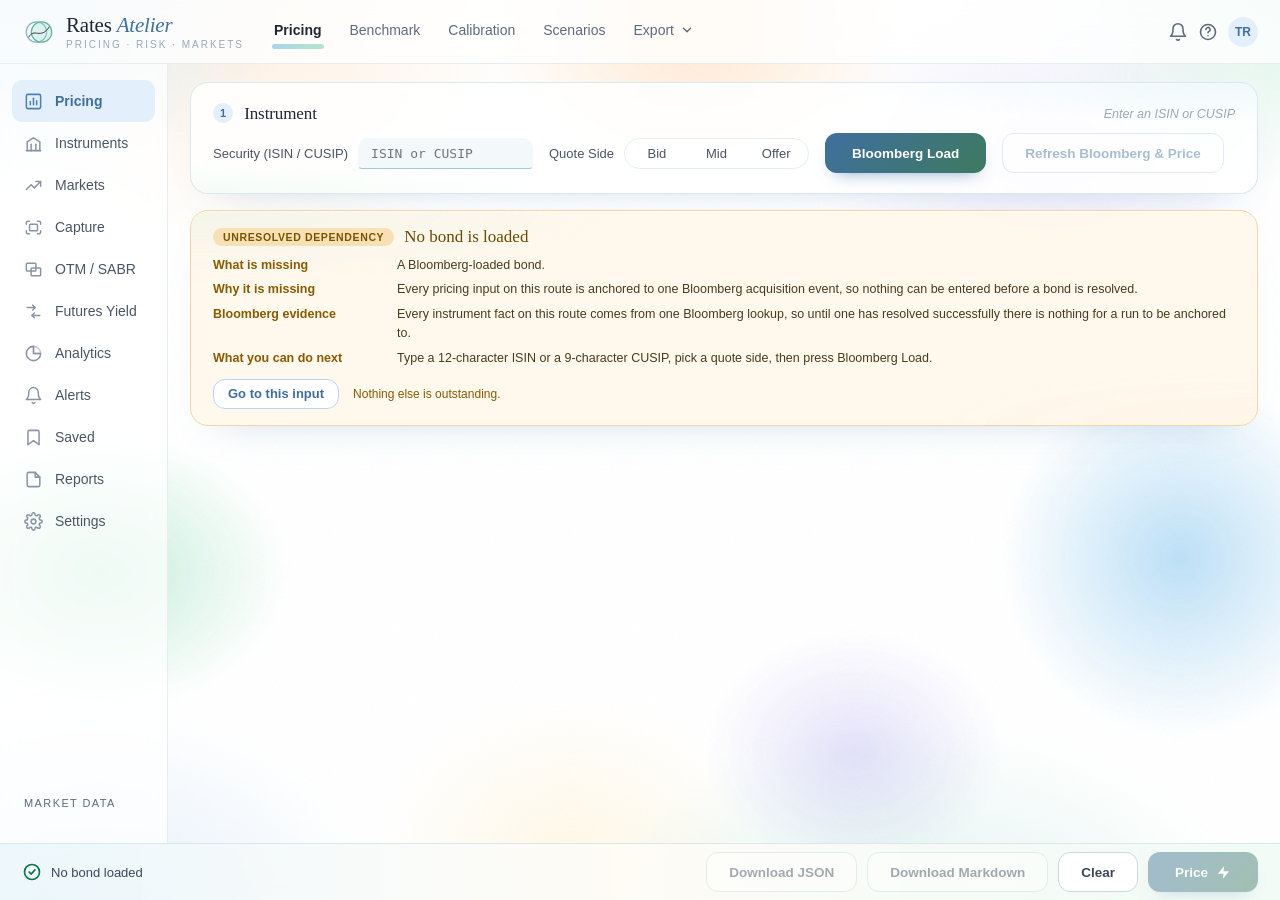
==== commit 6a7970fe: "Remove external font CDN links to satisfy same-origin page rule (fallback stacks kept)" ====
--- a/prototype/bond-option-workbench/index.html
+++ b/prototype/bond-option-workbench/index.html
@@ -4,12 +4,9 @@
 <meta charset="UTF-8" />
 <meta name="viewport" content="width=device-width, initial-scale=1" />
 <title>Rates Atelier — Bond Option Workbench</title>
-<link rel="preconnect" href="https://fonts.googleapis.com" />
-<link rel="preconnect" href="https://fonts.gstatic.com" crossorigin />
-<link
-  href="https://fonts.googleapis.com/css2?family=Fraunces:ital,opsz,wght@0,9..144,300..600;1,9..144,300..500&family=Inter:wght@300;400;500;600&family=JetBrains+Mono:wght@400;500&display=swap"
-  rel="stylesheet"
-/>
+<!-- No external font CDN: the prototype must not load scripts or styles
+   from another origin (browser-test enforced). The --serif/--sans/--mono
+   stacks below resolve to local system fonts when the webfonts are absent. -->
 <link rel="stylesheet" href="styles.css" />
 <link rel="stylesheet" href="vcub_capture.css" />
 </head>
--- a/prototype/bond-option-workbench/styles.css
+++ b/prototype/bond-option-workbench/styles.css
@@ -334,6 +334,14 @@
     radial-gradient(50% 40% at 100% 100%, rgba(255, 232, 206, 0.18), transparent 70%);
 }
 .card > * { position: relative; z-index: 1; }
+/* Markets chart tooltips intentionally overflow above the plot and card
+   (e.g. a top-edge node). Keep the rounded card and its contained wash --
+   the wash (::before) is already inset:0 with its own border-radius, so it
+   needs no overflow clipping -- but let interactive content escape on the
+   cards that host HTML tooltips. Every other card keeps overflow hidden,
+   notably .pricing-results whose decorative ::after blob must stay clipped. */
+.markets-chart-card,
+.vol-surface-chart-card { overflow: visible; }
 
 .card-title {
   font-family: var(--serif);
@@ -556,15 +564,13 @@
   font-family: var(--sans);
 }
 .toggle .opt.on { background: var(--indigo-soft); color: var(--indigo-deep); font-weight: 600; }
-#option-type-toggle .opt.on[data-value="CALL"],
-#position-toggle .opt.on[data-value="BUY"],
-#bond-quote-side-toggle .opt.on[data-value="BID"] {
+/* BUY/SELL carry directional meaning (the position sign); CALL/PUT and
+   BID/MID/OFFER do not, so they keep the neutral selected styling above. */
+#position-toggle .opt.on[data-value="BUY"] {
   background: var(--sage-soft);
   color: var(--sage-strong);
 }
-#option-type-toggle .opt.on[data-value="PUT"],
-#position-toggle .opt.on[data-value="SELL"],
-#bond-quote-side-toggle .opt.on[data-value="OFFER"] {
+#position-toggle .opt.on[data-value="SELL"] {
   background: var(--terra-soft);
   color: var(--terra-strong);
 }
@@ -712,13 +718,13 @@
 .btn.ghost { background: #fff; border-color: var(--border-strong); color: #3d4658; }
 .btn.outline { background: #fff; border-color: #bcd3f7; color: var(--indigo-deep); }
 .btn.primary {
-  background: linear-gradient(135deg, #6fa6d6, #62b59a);
+  background: linear-gradient(135deg, #3f6f9f, #3d7a5f);
   border-color: transparent;
   color: #fff;
   padding: 8px 26px;
   box-shadow: 0 8px 18px -10px rgba(79, 127, 179, 0.8);
 }
-.btn.primary:hover { background: linear-gradient(135deg, #5f98cc, #52a78b); }
+.btn.primary:hover { background: linear-gradient(135deg, #38648f, #356b53); }
 .btn.ghost:hover, .btn.outline:hover { border-color: var(--ink3); transform: translateY(-1px); }
 .btn.ghost, .btn.outline, .btn.primary { cursor: pointer; }
 /* Draft-gated state: visual companion to the JS-level draft/missing-fields
@@ -1433,7 +1439,7 @@
 /* ---------- Responsive: trader monitors down to narrow windows ---------- */
 @media (max-width: 1280px) {
   .workspace { grid-template-columns: minmax(0, 1fr); }
-  .option-terms, .pricing-results { grid-column: 1 / -1; }
+  .option-terms, .pricing-results { grid-column: 1 / -1; grid-row: auto; }
   .entry-grid { grid-template-columns: repeat(2, minmax(0, 1fr)); }
   .entry-grid-wide { grid-template-columns: repeat(2, minmax(0, 1fr)); }
   .rb-grid { grid-template-columns: repeat(2, minmax(0, 1fr)); }
@@ -1458,6 +1464,12 @@
   .instr-header { padding: 14px 16px; gap: 16px; }
   .stats { margin-left: 0; gap: 18px; }
   .form-row { grid-template-columns: minmax(0, 1fr); gap: 4px; align-items: start; }
+  /* Same-specificity overrides: the base `.entry-grid .form-row` and
+     `.underlying-bond-controls .form-row` rules (0-2-0) otherwise beat the
+     generic stacking rule above (0-1-0), leaving two-column rows on narrow
+     screens. These come later at equal specificity, so they win. */
+  .entry-grid .form-row,
+  .underlying-bond-controls .form-row { grid-template-columns: minmax(0, 1fr); }
   .underlying-bond-controls .form-row:first-child,
   .underlying-bond-controls .form-row:nth-child(2) { width: 100%; }
   .entry-grid, .entry-grid-wide, .derived-timing-grid { grid-template-columns: minmax(0, 1fr); }
